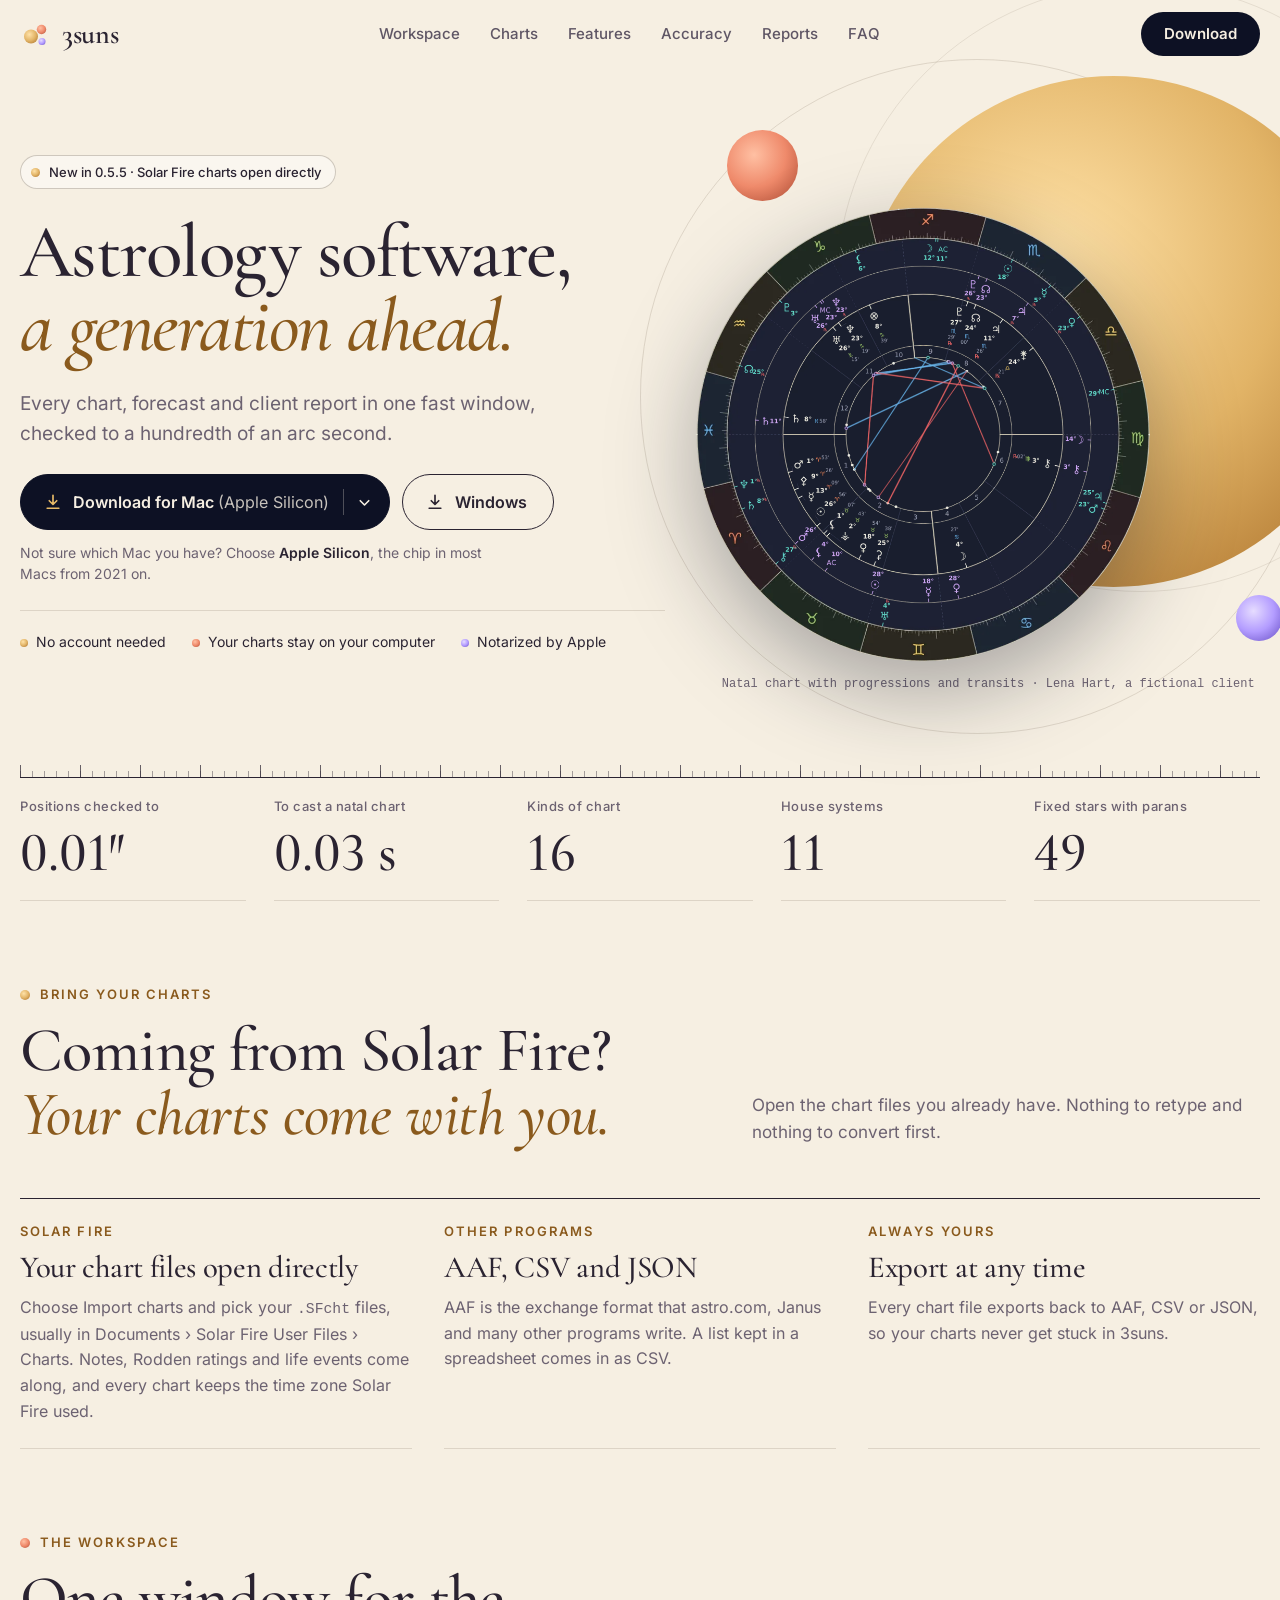
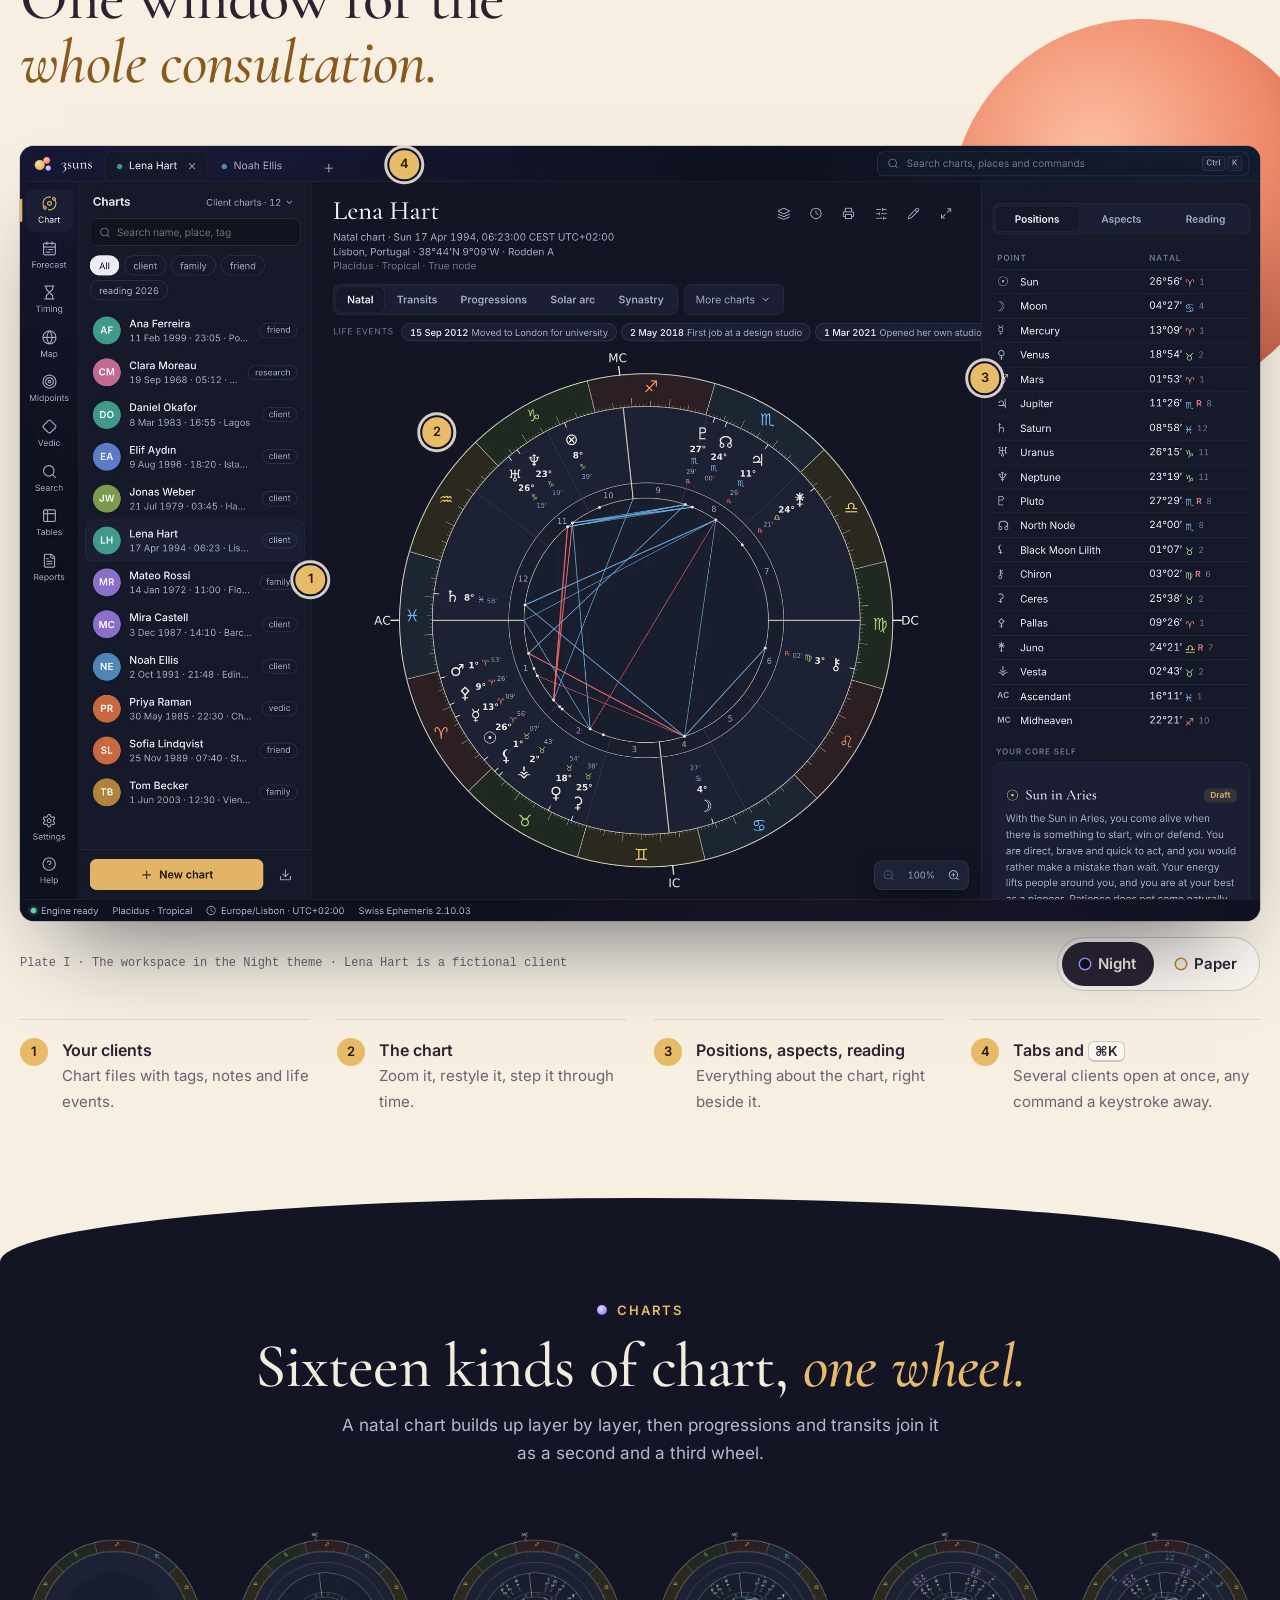
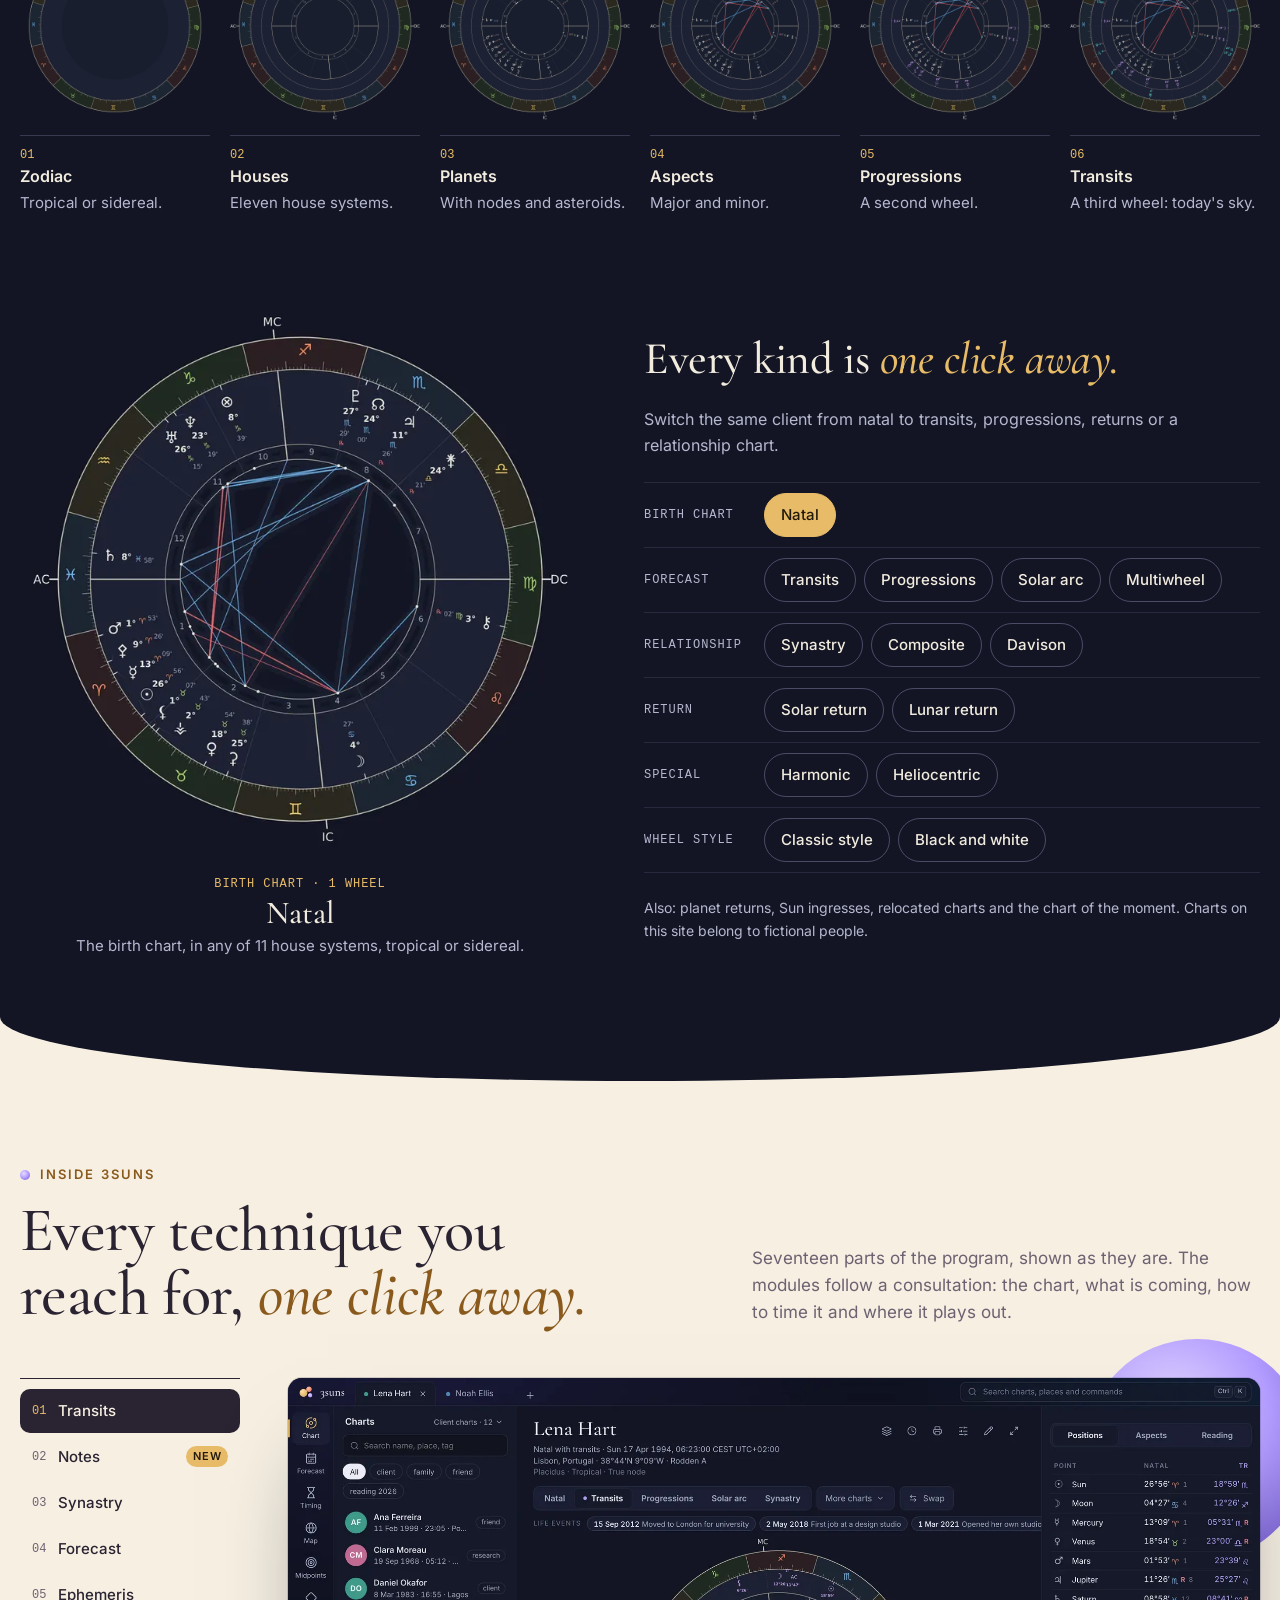
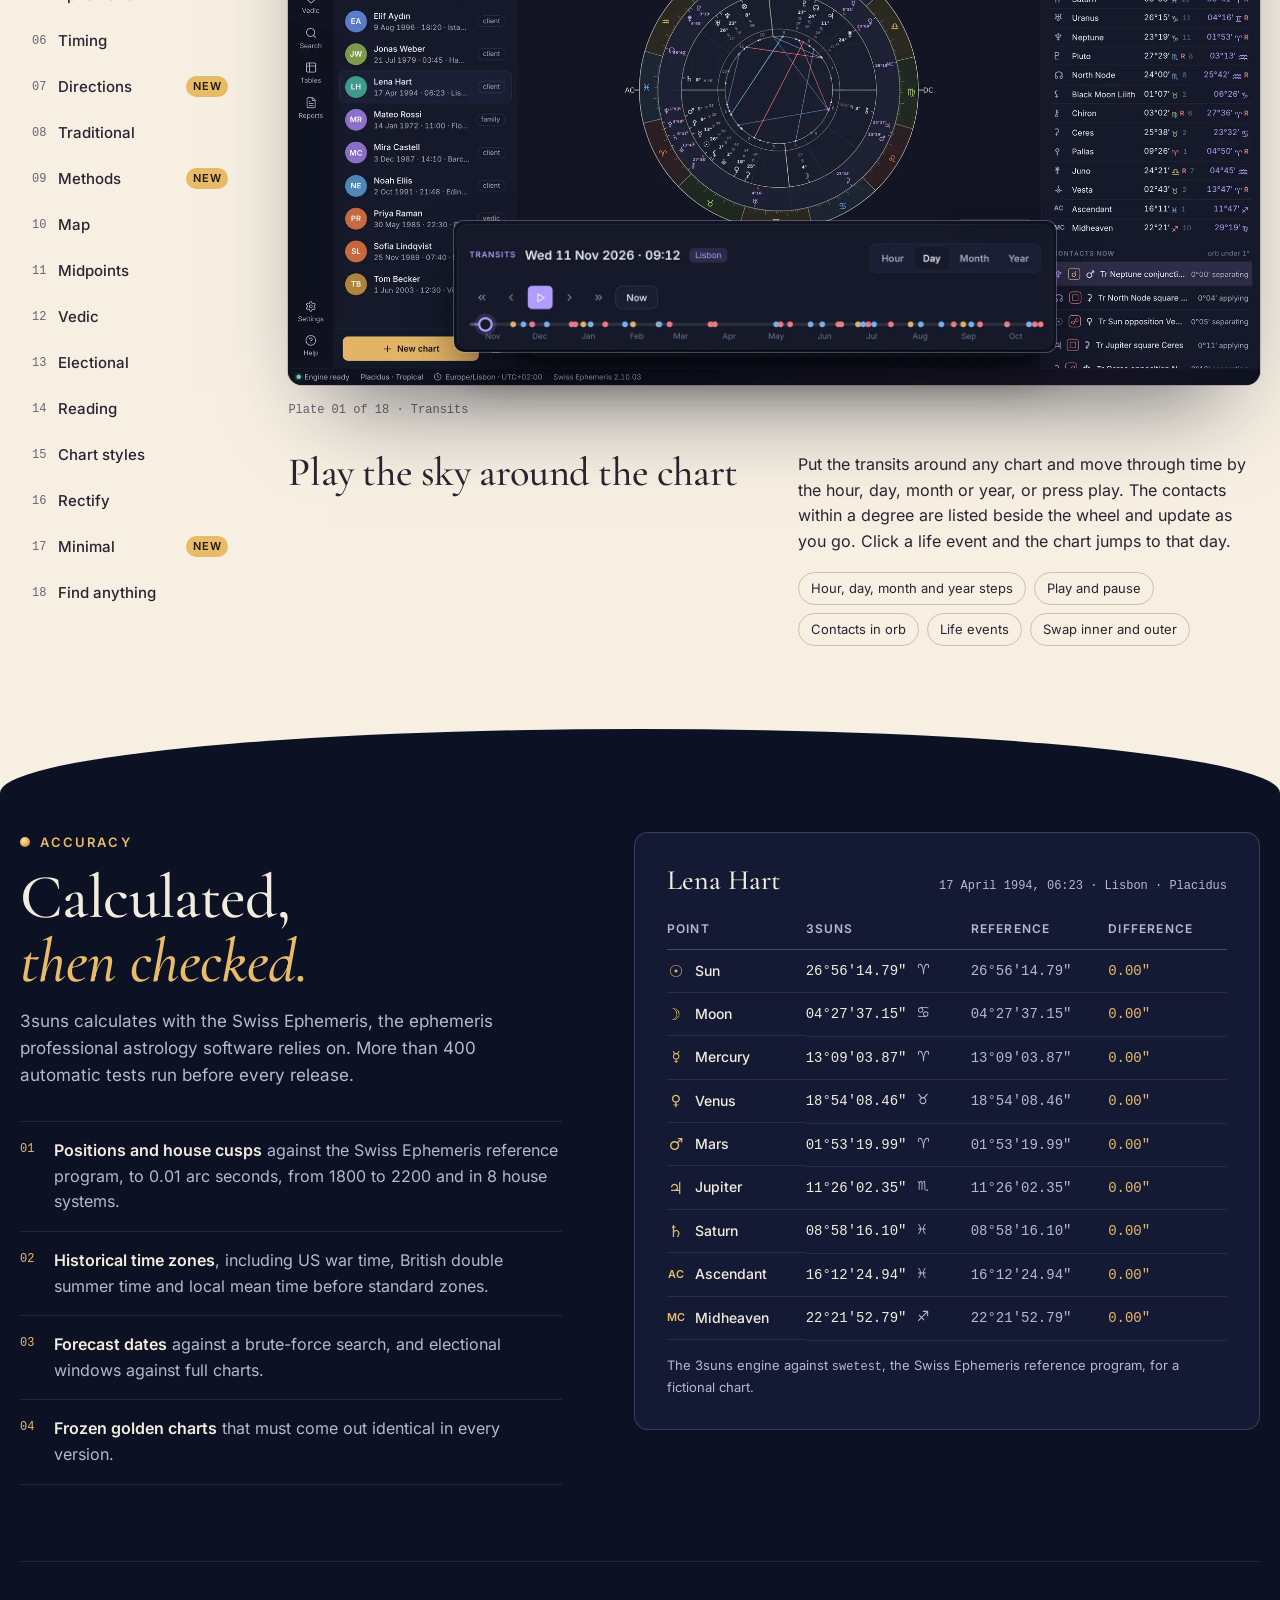
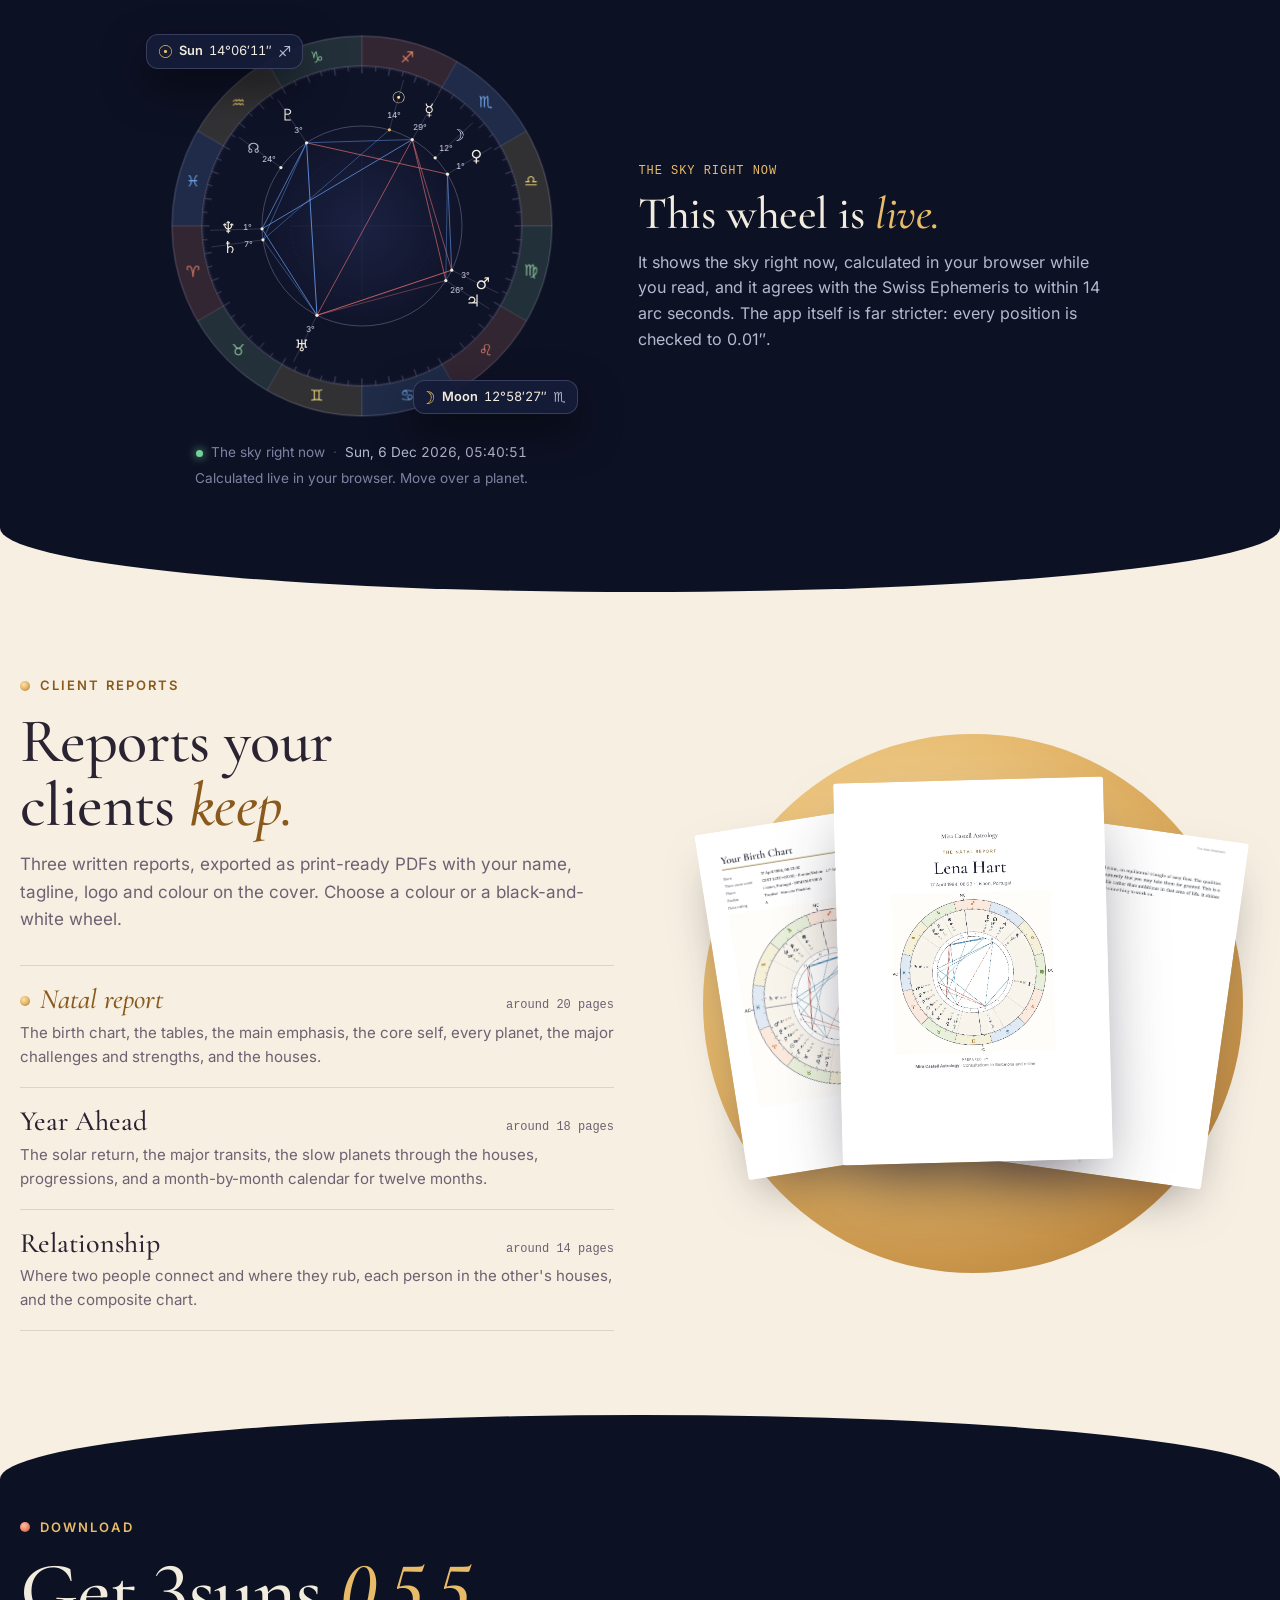
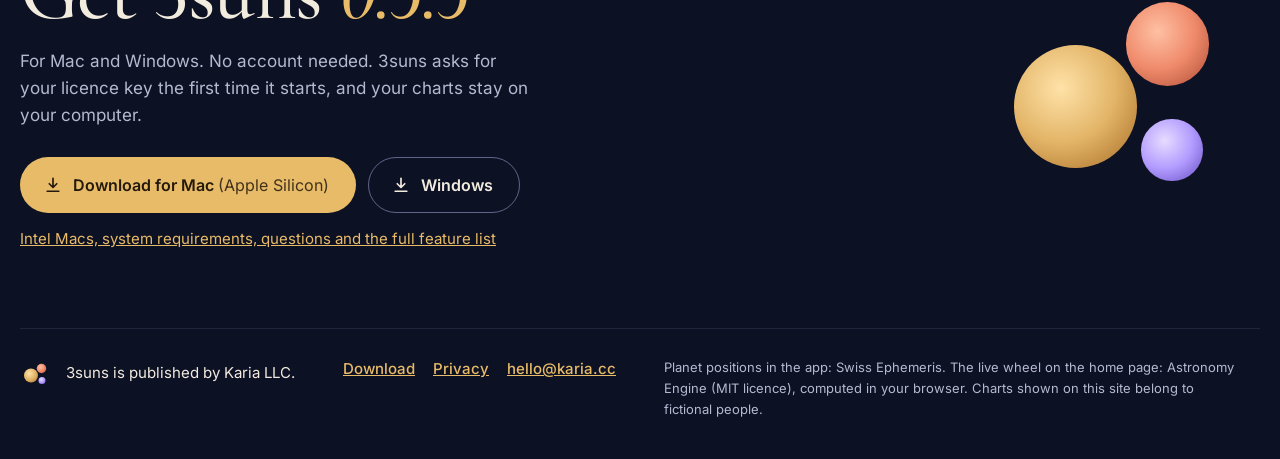
==== index.html @ 312da7a7 "Main page: say clearly that Solar Fire charts open in 3suns Emre asked for the main page to make the" ====
<!doctype html>
<html lang="en">
<head>
<meta charset="utf-8">
<meta name="viewport" content="width=device-width, initial-scale=1, viewport-fit=cover">
<title>3suns · Professional astrology software for Mac and Windows</title>
<meta name="description" content="Astrology software for Mac and Windows: natal charts, transits, synastry, traditional timing, astrocartography, Vedic charts and client reports.">
<meta name="robots" content="index, follow, max-image-preview:large">
<meta name="theme-color" content="#f6efe2">
<meta property="og:type" content="website">
<meta property="og:title" content="3suns · Astrology software, a generation ahead">
<meta property="og:description" content="Charts, forecasts, traditional timing, astrocartography, Vedic charts and client reports in one fast window, for Mac and Windows.">
<meta property="og:locale" content="en_US">
<meta property="og:url" content="https://3suns.app/">
<meta property="og:site_name" content="3suns">
<meta property="og:image" content="https://3suns.app/img/og-daylight.jpg">
<meta property="og:image:width" content="1200">
<meta property="og:image:height" content="630">
<meta property="og:image:alt" content="3suns, astrology software for Mac and Windows, with a natal chart wheel">
<meta name="twitter:card" content="summary_large_image">
<meta name="twitter:image" content="https://3suns.app/img/og-daylight.jpg">
<link rel="canonical" href="https://3suns.app/">
<link rel="icon" href="favicon.svg" type="image/svg+xml">
<link rel="icon" href="favicon-32.png" sizes="32x32" type="image/png">
<link rel="apple-touch-icon" href="apple-touch-icon.png">
<link rel="preload" href="fonts/cormorant-garamond-500-normal.woff2" as="font" type="font/woff2" crossorigin>
<link rel="preload" href="fonts/inter-400-normal.woff2" as="font" type="font/woff2" crossorigin>
<link rel="preload" href="img/l-zodiac.webp" as="image" fetchpriority="high">
<link rel="stylesheet" href="css/site.css">
<script type="application/ld+json">{"@context":"https://schema.org","@graph":[{"@type":"Organization","@id":"https://3suns.app/#publisher","name":"Karia LLC","url":"https://karia.cc"},{"@type":"WebSite","@id":"https://3suns.app/#website","name":"3suns","url":"https://3suns.app/","inLanguage":"en","publisher":{"@id":"https://3suns.app/#publisher"}},{"@type":"SoftwareApplication","@id":"https://3suns.app/#app","name":"3suns","url":"https://3suns.app/","description":"3suns is professional astrology software for Mac and Windows. Charts, forecasts, traditional timing, astrocartography, Vedic charts and client reports in one window, with positions checked to 0.01 arc seconds against the Swiss Ephemeris.","applicationCategory":"LifestyleApplication","applicationSubCategory":"Astrology software","operatingSystem":"macOS 11 or later, Windows 10, Windows 11","downloadUrl":"https://3suns.app/download","image":"https://3suns.app/img/og-daylight.jpg","screenshot":"https://3suns.app/img/app-paper.webp","featureList":["Natal, event and moment charts in 11 house systems, tropical or sidereal","Transits, secondary progressions and solar arc directions","Solar, lunar and planet returns","Synastry, composite, Davison and harmonic charts","Year forecast timeline with exact dates, stations, ingresses, lunations and eclipses","Graphic ephemeris and electional search","Profections, firdaria and zodiacal releasing","Primary directions in zodiaco and in mundo: Placidus, Regiomontanus and Campanus, with a speculum","Almutens, essential dignities, Arabic parts and your own traditional methods","Astrocartography with parans and local space","Midpoint trees and 90 degree dials","Vedic charts: divisional charts, nakshatras and Vimshottari dashas","Chart notes and predictions linked to the wheel","Natal, Year Ahead and Relationship PDF reports with your own branding","Solar Fire chart file (.SFcht) import","AAF, CSV and JSON chart import and export"],"inLanguage":"en","publisher":{"@id":"https://3suns.app/#publisher"}}]}</script>
</head>
<body>
<a class="skip" href="#main">Skip to content</a>

<header class="nav" id="nav">
  <div class="wrap nav-row">
    <a class="brand" href="#top" aria-label="3suns home">
      <svg class="brand-mark" viewBox="0 0 64 64" aria-hidden="true"><defs><radialGradient id="bm1" cx=".38" cy=".35" r=".75"><stop offset="0" stop-color="#ffe2a8"/><stop offset=".6" stop-color="#e2b467"/><stop offset="1" stop-color="#b9823a"/></radialGradient><radialGradient id="bm2" cx=".38" cy=".35" r=".75"><stop offset="0" stop-color="#ffc0a3"/><stop offset=".6" stop-color="#ef8a6b"/><stop offset="1" stop-color="#c25f45"/></radialGradient><radialGradient id="bm3" cx=".38" cy=".35" r=".75"><stop offset="0" stop-color="#e6dcff"/><stop offset=".6" stop-color="#b39cff"/><stop offset="1" stop-color="#7e66d6"/></radialGradient></defs><circle cx="22" cy="37" r="14" fill="url(#bm1)"/><circle cx="43" cy="23" r="9.5" fill="url(#bm2)"/><circle cx="44" cy="47" r="7" fill="url(#bm3)"/></svg>
      <span class="brand-name">3suns</span>
    </a>
    <nav class="nav-links" aria-label="Sections">
      <a href="#workspace">Workspace</a>
      <a href="#charts">Charts</a>
      <a href="#features">Features</a>
      <a href="#accuracy">Accuracy</a>
      <a href="#reports">Reports</a>
      <a href="/download#faq">FAQ</a>
    </nav>
    <a class="btn btn-night" href="/download">Download</a>
  </div>
</header>

<main id="main">

<!-- HERO: the copy on the left; on the right the chart wheel in front of the gold sun -->
<section class="hero" id="top">
  <div class="wrap hero-in">
    <div class="hero-copy">
      <a class="pill" href="#import"><span class="dot sun-gold" aria-hidden="true"></span><span>New in <span data-version>0.5.5</span> · Solar Fire charts open directly</span></a>
      <h1>Astrology software, <em>a generation ahead.</em></h1>
      <p class="lede">Every chart, forecast and client report in one fast window, checked to a hundredth of an arc second.</p>
      <div class="get">
        <div class="install" id="install">
          <div class="inst-split is-you" id="inst-mac">
          <a class="inst-main" data-dl="macArm" href="/download"><svg class="inst-dl" viewBox="0 0 24 24" aria-hidden="true"><path d="M12 4v11m0 0l-4.5-4.5M12 15l4.5-4.5M5 19.5h14"/></svg><span><span class="lbl-pre">Download for </span>Mac <small>(Apple Silicon)</small></span></a>
          <button type="button" class="inst-more" id="inst-more" aria-haspopup="menu" aria-expanded="false" aria-controls="inst-menu" aria-label="Choose the version for your Mac"><svg viewBox="0 0 24 24" aria-hidden="true"><path d="M6 9.5l6 6 6-6"/></svg></button>
          <div class="inst-menu" id="inst-menu" role="menu" aria-label="Mac downloads" hidden>
          <a role="menuitem" data-dl="macArm" href="/download"><b>Apple Silicon (M1 and later)</b><span>Most Macs from 2021 on · <span data-size="macArm">93 MB</span></span><svg class="inst-dl" viewBox="0 0 24 24" aria-hidden="true"><path d="M12 4v11m0 0l-4.5-4.5M12 15l4.5-4.5M5 19.5h14"/></svg></a>
          <a role="menuitem" data-dl="macIntel" href="/download"><b>Intel Processor</b><span>Older Macs · <span data-size="macIntel">96 MB</span></span><svg class="inst-dl" viewBox="0 0 24 24" aria-hidden="true"><path d="M12 4v11m0 0l-4.5-4.5M12 15l4.5-4.5M5 19.5h14"/></svg></a>
          <p class="inst-menu-tip">To check, open the Apple menu and choose About This Mac.</p>
          </div>
          </div>
          <a class="inst" data-dl="windows" href="/download"><svg class="inst-dl" viewBox="0 0 24 24" aria-hidden="true"><path d="M12 4v11m0 0l-4.5-4.5M12 15l4.5-4.5M5 19.5h14"/></svg><span><span class="lbl-pre">Download for </span>Windows</span></a>
          </div>
        <p class="inst-note">Not sure which Mac you have? Choose <b>Apple Silicon</b>, the chip in most Macs from 2021 on.</p>
      </div>
      <ul class="trust">
        <li><span class="dot sun-gold" aria-hidden="true"></span>No account needed</li>
        <li><span class="dot sun-coral" aria-hidden="true"></span>Your charts stay on your computer</li>
        <li><span class="dot sun-lilac" aria-hidden="true"></span>Notarized by Apple</li>
      </ul>
    </div>
    <div class="hero-art">
      <div class="eclipse">
        <span class="orbit o1" aria-hidden="true"></span>
        <span class="orbit o2" aria-hidden="true"></span>
        <span class="sun sun-gold" aria-hidden="true"></span>
        <span class="sun sun-coral drift" aria-hidden="true"></span>
        <span class="sun sun-lilac drift slow" aria-hidden="true"></span>
        <div class="wheel-stack">
          <div class="layers">
            <img src="img/l-zodiac.webp" width="960" height="960" fetchpriority="high" alt="The natal chart of a fictional client, with a ring of progressions and a ring of transits around it">
            <img src="img/l-houses.webp" width="960" height="960" alt="">
            <img src="img/l-natal.webp" width="960" height="960" alt="">
            <img src="img/l-aspects.webp" width="960" height="960" alt="">
            <img class="ring-in" src="img/l-ring2.webp" width="960" height="960" alt="">
            <img class="ring-in late" src="img/l-ring3.webp" width="960" height="960" alt="">
          </div>
        </div>
      </div>
      <p class="cap">Natal chart with progressions and transits · Lena Hart, a fictional client</p>
    </div>
  </div>
</section>

<!-- 3suns in numbers -->
<section class="numbers" aria-label="3suns in numbers">
  <div class="wrap">
    <div class="ruler" aria-hidden="true"></div>
    <dl class="specs">
      <div class="spec"><dt>Positions checked to</dt><dd>0.01″</dd></div>
      <div class="spec"><dt>To cast a natal chart</dt><dd>0.03 s</dd></div>
      <div class="spec"><dt>Kinds of chart</dt><dd>16</dd></div>
      <div class="spec"><dt>House systems</dt><dd>11</dd></div>
      <div class="spec"><dt>Fixed stars with parans</dt><dd>49</dd></div>
    </dl>
  </div>
</section>

<!-- BRING YOUR CHARTS: Solar Fire files open directly; other programs via AAF, CSV, JSON -->
<section class="sec bring" id="import">
  <div class="wrap">
    <header class="sec-head">
      <div>
        <p class="eyebrow"><span class="dot sun-gold" aria-hidden="true"></span>Bring your charts</p>
        <h2>Coming from Solar Fire? <em>Your charts come with you.</em></h2>
      </div>
      <p>Open the chart files you already have. Nothing to retype and nothing to convert first.</p>
    </header>
    <div class="sec-body bring-grid">
      <div class="bring-item bring-main">
        <p class="bring-k">Solar Fire</p>
        <h3>Your chart files open directly</h3>
        <p>Choose Import charts and pick your <code>.SFcht</code> files, usually in Documents › Solar Fire User Files › Charts. Notes, Rodden ratings and life events come along, and every chart keeps the time zone Solar Fire used.</p>
      </div>
      <div class="bring-item">
        <p class="bring-k">Other programs</p>
        <h3>AAF, CSV and JSON</h3>
        <p>AAF is the exchange format that astro.com, Janus and many other programs write. A list kept in a spreadsheet comes in as CSV.</p>
      </div>
      <div class="bring-item">
        <p class="bring-k">Always yours</p>
        <h3>Export at any time</h3>
        <p>Every chart file exports back to AAF, CSV or JSON, so your charts never get stuck in 3suns.</p>
      </div>
    </div>
  </div>
</section>

<!-- WORKSPACE: one capture of the app with four numbered points -->
<section class="sec workspace" id="workspace">
  <div class="wrap">
    <header class="sec-head">
      <div>
        <p class="eyebrow"><span class="dot sun-coral" aria-hidden="true"></span>The workspace</p>
        <h2>One window for the <em>whole consultation.</em></h2>
      </div>
    </header>
    <figure class="plate">
      <span class="sun sun-coral" aria-hidden="true"></span>
      <div class="win">
        <img id="shot" data-shot="night" src="img/app-natal.webp" width="2400" height="1500" alt="The 3suns workspace: a client list on the left, the natal chart of a fictional client in the middle, and her positions and reading on the right">
        <span class="pin" style="left:23.4%;top:56%" aria-hidden="true">1</span>
        <span class="pin" style="left:33.6%;top:37%" aria-hidden="true">2</span>
        <span class="pin" style="left:77.8%;top:30%" aria-hidden="true">3</span>
        <span class="pin" style="left:31%;top:2.5%" aria-hidden="true">4</span>
      </div>
      <figcaption class="plate-cap">
        <span class="cap">Plate I · The workspace in the <span id="shot-theme">Night</span> theme · Lena Hart is a fictional client</span>
        <div class="theme-switch" role="group" aria-label="App theme">
          <button type="button" class="ts-btn is-on" data-theme-shot="night" aria-pressed="true"><span class="ts-dot night" aria-hidden="true"></span>Night</button>
          <button type="button" class="ts-btn" data-theme-shot="paper" aria-pressed="false"><span class="ts-dot paper" aria-hidden="true"></span>Paper</button>
        </div>
      </figcaption>
    </figure>
    <ol class="legend">
      <li><span class="n" aria-hidden="true">1</span><div><b>Your clients</b><span>Chart files with tags, notes and life events.</span></div></li>
      <li><span class="n" aria-hidden="true">2</span><div><b>The chart</b><span>Zoom it, restyle it, step it through time.</span></div></li>
      <li><span class="n" aria-hidden="true">3</span><div><b>Positions, aspects, reading</b><span>Everything about the chart, right beside it.</span></div></li>
      <li><span class="n" aria-hidden="true">4</span><div><b>Tabs and <kbd>⌘K</kbd></b><span>Several clients open at once, any command a keystroke away.</span></div></li>
    </ol>
  </div>
</section>

<!-- CHARTS: the wheel in six layers, then one wheel that switches between the kinds of chart -->
<section class="band band--app" id="charts">
  <div class="wrap">
    <header class="sec-head center">
      <div>
        <p class="eyebrow"><span class="dot sun-lilac" aria-hidden="true"></span>Charts</p>
        <h2>Sixteen kinds of chart, <em>one wheel.</em></h2>
      </div>
      <p>A natal chart builds up layer by layer, then progressions and transits join it as a second and a third wheel.</p>
    </header>
    <ol class="strip reveal">
        <li><div class="layers" aria-hidden="true"><img src="img/l-zodiac.webp" width="960" height="960" alt="" loading="lazy"></div><div class="step"><i>01</i><b>Zodiac</b><span>Tropical or sidereal.</span></div></li>
        <li><div class="layers" aria-hidden="true"><img src="img/l-zodiac.webp" width="960" height="960" alt="" loading="lazy"><img src="img/l-houses.webp" width="960" height="960" alt="" loading="lazy"></div><div class="step"><i>02</i><b>Houses</b><span>Eleven house systems.</span></div></li>
        <li><div class="layers" aria-hidden="true"><img src="img/l-zodiac.webp" width="960" height="960" alt="" loading="lazy"><img src="img/l-houses.webp" width="960" height="960" alt="" loading="lazy"><img src="img/l-natal.webp" width="960" height="960" alt="" loading="lazy"></div><div class="step"><i>03</i><b>Planets</b><span>With nodes and asteroids.</span></div></li>
        <li><div class="layers" aria-hidden="true"><img src="img/l-zodiac.webp" width="960" height="960" alt="" loading="lazy"><img src="img/l-houses.webp" width="960" height="960" alt="" loading="lazy"><img src="img/l-natal.webp" width="960" height="960" alt="" loading="lazy"><img src="img/l-aspects.webp" width="960" height="960" alt="" loading="lazy"></div><div class="step"><i>04</i><b>Aspects</b><span>Major and minor.</span></div></li>
        <li><div class="layers" aria-hidden="true"><img src="img/l-zodiac.webp" width="960" height="960" alt="" loading="lazy"><img src="img/l-houses.webp" width="960" height="960" alt="" loading="lazy"><img src="img/l-natal.webp" width="960" height="960" alt="" loading="lazy"><img src="img/l-aspects.webp" width="960" height="960" alt="" loading="lazy"><img src="img/l-ring2.webp" width="960" height="960" alt="" loading="lazy"></div><div class="step"><i>05</i><b>Progressions</b><span>A second wheel.</span></div></li>
        <li><div class="layers" aria-hidden="true"><img src="img/l-zodiac.webp" width="960" height="960" alt="" loading="lazy"><img src="img/l-houses.webp" width="960" height="960" alt="" loading="lazy"><img src="img/l-natal.webp" width="960" height="960" alt="" loading="lazy"><img src="img/l-aspects.webp" width="960" height="960" alt="" loading="lazy"><img src="img/l-ring2.webp" width="960" height="960" alt="" loading="lazy"><img src="img/l-ring3.webp" width="960" height="960" alt="" loading="lazy"></div><div class="step"><i>06</i><b>Transits</b><span>A third wheel: today's sky.</span></div></li>
    </ol>
    <div class="kinds reveal">
      <figure class="kind-fig" id="kind-fig">
        <img src="img/w-natal.webp" width="720" height="720" alt="Natal chart wheel" loading="lazy">
        <figcaption aria-live="polite">
          <span class="kind-tag">Birth chart · 1 wheel</span>
          <span class="kind-name">Natal</span>
          <span class="kind-desc">The birth chart, in any of 11 house systems, tropical or sidereal.</span>
        </figcaption>
      </figure>
      <div class="kind-pick">
        <h3>Every kind is <em>one click away.</em></h3>
        <p>Switch the same client from natal to transits, progressions, returns or a relationship chart.</p>
        <div class="kind-rows" role="group" aria-label="Kinds of chart">
          <div class="kind-row"><span>Birth chart</span><button type="button" class="kind-btn" aria-pressed="true" data-img="w-natal" data-tag="Birth chart · 1 wheel" data-desc="The birth chart, in any of 11 house systems, tropical or sidereal." data-alt="Natal chart wheel">Natal</button></div>
          <div class="kind-row"><span>Forecast</span><button type="button" class="kind-btn" aria-pressed="false" data-img="w-transits" data-tag="Forecast · 2 wheels" data-desc="Today&#x27;s sky around the natal chart. Step or play it through time." data-alt="Natal chart with a ring of transits">Transits</button><button type="button" class="kind-btn" aria-pressed="false" data-img="w-progressed" data-tag="Forecast · 2 wheels" data-desc="Secondary, tertiary, minor or your own rate, around the natal chart." data-alt="Natal chart with a ring of secondary progressions">Progressions</button><button type="button" class="kind-btn" aria-pressed="false" data-img="w-solar-arc" data-tag="Forecast · 2 wheels" data-desc="Solar arc, Naibod, one-degree, Ascendant and Vertex arc directions, with converse." data-alt="Natal chart with a ring of solar arc directions">Solar arc</button><button type="button" class="kind-btn" aria-pressed="false" data-img="w-multiwheel" data-tag="Forecast · 3 wheels" data-desc="Natal, progressed and transiting planets together, each ring in its own colour." data-alt="A three-ring multiwheel">Multiwheel</button></div>
          <div class="kind-row"><span>Relationship</span><button type="button" class="kind-btn" aria-pressed="false" data-img="w-synastry" data-tag="Relationship · 2 wheels" data-desc="Two people on one wheel, with every cross-aspect drawn and listed." data-alt="Synastry biwheel of two fictional people">Synastry</button><button type="button" class="kind-btn" aria-pressed="false" data-img="w-composite" data-tag="Relationship · 1 wheel" data-desc="The midpoint chart of a relationship." data-alt="Composite chart wheel">Composite</button><button type="button" class="kind-btn" aria-pressed="false" data-img="w-davison" data-tag="Relationship · 1 wheel" data-desc="The relationship chart for the midpoint in time and place." data-alt="Davison chart wheel">Davison</button></div>
          <div class="kind-row"><span>Return</span><button type="button" class="kind-btn" aria-pressed="false" data-img="w-solar-return" data-tag="Return · 1 wheel" data-desc="The chart of the Sun&#x27;s return, for any year and any place." data-alt="Solar return chart wheel">Solar return</button><button type="button" class="kind-btn" aria-pressed="false" data-img="w-lunar-return" data-tag="Return · 1 wheel" data-desc="The Moon&#x27;s return, month by month. Planet returns work the same way." data-alt="Lunar return chart wheel">Lunar return</button></div>
          <div class="kind-row"><span>Special</span><button type="button" class="kind-btn" aria-pressed="false" data-img="w-harmonic" data-tag="Special · 1 wheel" data-desc="Any harmonic of the chart. This is the fifth." data-alt="Fifth harmonic chart wheel">Harmonic</button><button type="button" class="kind-btn" aria-pressed="false" data-img="w-heliocentric" data-tag="Special · 1 wheel" data-desc="The same moment as seen from the Sun." data-alt="Heliocentric chart wheel">Heliocentric</button></div>
          <div class="kind-row"><span>Wheel style</span><button type="button" class="kind-btn" aria-pressed="false" data-img="w-classic" data-tag="Wheel style · 1 wheel" data-desc="A rainbow zodiac, a colour for each planet and aspect glyphs on the lines. One of eight built-in styles." data-alt="Natal chart in the Classic style with a rainbow zodiac">Classic style</button><button type="button" class="kind-btn" aria-pressed="false" data-img="w-mono" data-tag="Wheel style · 1 wheel" data-desc="A clean mono wheel that prints well on any printer." data-alt="Natal chart in black and white for print">Black and white</button></div>
        </div>
        <p class="also">Also: planet returns, Sun ingresses, relocated charts and the chart of the moment. Charts on this site belong to fictional people.</p>
      </div>
    </div>
  </div>
</section>

<!-- FEATURES: seventeen parts of the program, one window each -->
<section class="sec" id="features">
  <div class="wrap">
    <header class="sec-head">
      <div>
        <p class="eyebrow"><span class="dot sun-lilac" aria-hidden="true"></span>Inside 3suns</p>
        <h2>Every technique you reach for, <em>one click away.</em></h2>
      </div>
      <p>Seventeen parts of the program, shown as they are. The modules follow a consultation: the chart, what is coming, how to time it and where it plays out.</p>
    </header>
    <div class="tour">
      <div class="tour-rail" role="tablist" aria-label="Modules" aria-orientation="vertical" id="tour-rail">
        <button type="button" role="tab" id="tab-transits" aria-controls="panel-transits" aria-selected="true" class="is-on"><i aria-hidden="true">01</i><span>Transits</span></button>
        <button type="button" role="tab" id="tab-notes" aria-controls="panel-notes" aria-selected="false" tabindex="-1"><i aria-hidden="true">02</i><span>Notes</span><em class="new">New</em></button>
        <button type="button" role="tab" id="tab-synastry" aria-controls="panel-synastry" aria-selected="false" tabindex="-1"><i aria-hidden="true">03</i><span>Synastry</span></button>
        <button type="button" role="tab" id="tab-forecast" aria-controls="panel-forecast" aria-selected="false" tabindex="-1"><i aria-hidden="true">04</i><span>Forecast</span></button>
        <button type="button" role="tab" id="tab-ephemeris" aria-controls="panel-ephemeris" aria-selected="false" tabindex="-1"><i aria-hidden="true">05</i><span>Ephemeris</span></button>
        <button type="button" role="tab" id="tab-timing" aria-controls="panel-timing" aria-selected="false" tabindex="-1"><i aria-hidden="true">06</i><span>Timing</span></button>
        <button type="button" role="tab" id="tab-directions" aria-controls="panel-directions" aria-selected="false" tabindex="-1"><i aria-hidden="true">07</i><span>Directions</span><em class="new">New</em></button>
        <button type="button" role="tab" id="tab-traditional" aria-controls="panel-traditional" aria-selected="false" tabindex="-1"><i aria-hidden="true">08</i><span>Traditional</span></button>
        <button type="button" role="tab" id="tab-methods" aria-controls="panel-methods" aria-selected="false" tabindex="-1"><i aria-hidden="true">09</i><span>Methods</span><em class="new">New</em></button>
        <button type="button" role="tab" id="tab-map" aria-controls="panel-map" aria-selected="false" tabindex="-1"><i aria-hidden="true">10</i><span>Map</span></button>
        <button type="button" role="tab" id="tab-midpoints" aria-controls="panel-midpoints" aria-selected="false" tabindex="-1"><i aria-hidden="true">11</i><span>Midpoints</span></button>
        <button type="button" role="tab" id="tab-vedic" aria-controls="panel-vedic" aria-selected="false" tabindex="-1"><i aria-hidden="true">12</i><span>Vedic</span></button>
        <button type="button" role="tab" id="tab-search" aria-controls="panel-search" aria-selected="false" tabindex="-1"><i aria-hidden="true">13</i><span>Electional</span></button>
        <button type="button" role="tab" id="tab-reading" aria-controls="panel-reading" aria-selected="false" tabindex="-1"><i aria-hidden="true">14</i><span>Reading</span></button>
        <button type="button" role="tab" id="tab-styles" aria-controls="panel-styles" aria-selected="false" tabindex="-1"><i aria-hidden="true">15</i><span>Chart styles</span></button>
        <button type="button" role="tab" id="tab-rectify" aria-controls="panel-rectify" aria-selected="false" tabindex="-1"><i aria-hidden="true">16</i><span>Rectify</span></button>
        <button type="button" role="tab" id="tab-minimal" aria-controls="panel-minimal" aria-selected="false" tabindex="-1"><i aria-hidden="true">17</i><span>Minimal</span><em class="new">New</em></button>
        <button type="button" role="tab" id="tab-palette" aria-controls="panel-palette" aria-selected="false" tabindex="-1"><i aria-hidden="true">18</i><span>Find anything</span></button>
      </div>
      <div class="tour-stage">
        <span class="sun sun-lilac" aria-hidden="true"></span>
        <article class="panel is-on" role="tabpanel" id="panel-transits" aria-labelledby="tab-transits">
          <figure>
            <div class="win"><img src="img/t-transits.webp" width="1920" height="1200" alt="The natal chart of a fictional client with today's transits around it, the contacts in orb listed on the right and the time slider below" loading="lazy"><img class="float" style="--l:17%;--t:73%;--w:62%" src="img/d-transits.webp" width="1300" height="284" alt="" loading="lazy"></div>
            <figcaption class="cap">Plate 01 of 18 · Transits</figcaption>
          </figure>
          <div class="panel-text">
            <h3>Play the sky around the chart</h3>
            <div>
              <p>Put the transits around any chart and move through time by the hour, day, month or year, or press play. The contacts within a degree are listed beside the wheel and update as you go. Click a life event and the chart jumps to that day.</p>
              <ul class="chips"><li>Hour, day, month and year steps</li><li>Play and pause</li><li>Contacts in orb</li><li>Life events</li><li>Swap inner and outer</li></ul>
            </div>
          </div>
        </article>
        <article class="panel" role="tabpanel" id="panel-notes" aria-labelledby="tab-notes" hidden>
          <figure>
            <div class="win"><img src="img/t-notes.webp" width="1920" height="1200" alt="A natal chart with the Notes tab open beside it: a prediction, a session note and a research note, each with linked planets" loading="lazy"><img class="float" style="--l:2%;--t:9%;--w:22%" src="img/d-notes.webp" width="708" height="1096" alt="A prediction note with its due date, its outcome buttons, the linked chart and the count of predictions that came true" loading="lazy"></div>
            <figcaption class="cap">Plate 02 of 18 · Notes</figcaption>
          </figure>
          <div class="panel-text">
            <h3>Notes that know the chart</h3>
            <div>
              <p>Write session notes, research and predictions beside the wheel. Type @ to link a planet or point and [[ to link another note; linked points are marked on the wheel. A prediction gets a due date and, later, an outcome, so you can see how many came true. Every note is a plain Markdown file that opens in any editor.</p>
              <ul class="chips"><li>Sessions, research, predictions</li><li>@ points and [[links]]</li><li>Marks on the wheel</li><li>Outcomes</li><li>Markdown files</li></ul>
            </div>
          </div>
        </article>
        <article class="panel" role="tabpanel" id="panel-synastry" aria-labelledby="tab-synastry" hidden>
          <figure>
            <div class="win"><img src="img/t-synastry.webp" width="1920" height="1200" alt="A synastry biwheel of two fictional people with both sets of positions and their contacts on the right" loading="lazy"><img class="float" style="--l:75%;--t:5%;--w:23%" src="img/d-synastry.webp" width="708" height="1160" alt="" loading="lazy"></div>
            <figcaption class="cap">Plate 03 of 18 · Synastry</figcaption>
          </figure>
          <div class="panel-text">
            <h3>Two charts, one wheel</h3>
            <div>
              <p>Synastry biwheels with every cross-aspect drawn and listed, both sets of positions side by side, and composite and Davison charts for the relationship itself. The Relationship report turns it all into text for your client.</p>
              <ul class="chips"><li>Cross-aspects</li><li>Positions side by side</li><li>Composite</li><li>Davison</li><li>Swap the charts</li></ul>
            </div>
          </div>
        </article>
        <article class="panel" role="tabpanel" id="panel-forecast" aria-labelledby="tab-forecast" hidden>
          <figure>
            <div class="win"><img src="img/t-forecast.webp" width="1920" height="1200" alt="The forecast timeline: a year of transits and progressions as bars, with Jupiter square the North Node selected and its three exact passes dated" loading="lazy"><img class="float" style="--l:74%;--t:4%;--w:24%" src="img/d-forecast.webp" width="756" height="1400" alt="" loading="lazy"></div>
            <figcaption class="cap">Plate 04 of 18 · Forecast</figcaption>
          </figure>
          <div class="panel-text">
            <h3>A year of transits on one screen</h3>
            <div>
              <p>Every transit, progression and direction as a bar from entering orb to leaving it, with each exact pass dated to the minute, including the three passes of a retrograde planet. Click an event to see its dates and orb curve, and open the chart for the exact minute.</p>
              <ul class="chips"><li>Stations and ingresses</li><li>Eclipses and lunations</li><li>Void-of-course Moon</li><li>Parallels</li><li>Transits to progressions</li><li>Filters by kind</li></ul>
            </div>
          </div>
        </article>
        <article class="panel" role="tabpanel" id="panel-ephemeris" aria-labelledby="tab-ephemeris" hidden>
          <figure>
            <div class="win"><img src="img/t-ephemeris.webp" width="1920" height="1200" alt="A graphic ephemeris on a 90 degree scale with the paths of the transiting planets crossing the natal points" loading="lazy"><img class="float" style="--l:30%;--t:58%;--w:66%" src="img/d-ephemeris.webp" width="1300" height="419" alt="A month calendar with the glyphs of each day's transits" loading="lazy"></div>
            <figcaption class="cap">Plate 05 of 18 · Ephemeris</figcaption>
          </figure>
          <div class="panel-text">
            <h3>Graphic ephemeris and calendar</h3>
            <div>
              <p>The moving planets against the natal points on a 360°, 90° or 45° scale, for up to ten years at once. Where a line crosses a natal point, there is an aspect. The same events also come as a month calendar and as a dated list.</p>
              <ul class="chips"><li>360°, 90° and 45°</li><li>Up to 10 years</li><li>Pick the planets</li><li>Month calendar</li><li>Event list</li></ul>
            </div>
          </div>
        </article>
        <article class="panel" role="tabpanel" id="panel-timing" aria-labelledby="tab-timing" hidden>
          <figure>
            <div class="win"><img src="img/t-timing.webp" width="1920" height="1200" alt="Annual profections with the lord of the year and the months, next to the firdaria periods with the running period marked" loading="lazy"><img class="float" style="--l:55%;--t:24%;--w:42%" src="img/d-timing.webp" width="1148" height="1080" alt="Zodiacal releasing from the Lot of Spirit with the running periods marked and the peak periods flagged" loading="lazy"></div>
            <figcaption class="cap">Plate 06 of 18 · Timing</figcaption>
          </figure>
          <div class="panel-text">
            <h3>Time lords</h3>
            <div>
              <p>Annual and monthly profections with the lord of the year, firdaria with their sub-periods, and zodiacal releasing from Spirit or Fortune to four levels, with the peaks and the loosing of the bond marked.</p>
              <ul class="chips"><li>Profections</li><li>Firdaria</li><li>Zodiacal releasing</li><li>Peak periods</li></ul>
            </div>
          </div>
        </article>
        <article class="panel" role="tabpanel" id="panel-directions" aria-labelledby="tab-directions" hidden>
          <figure>
            <div class="win"><img src="img/t-directions.webp" width="1920" height="1200" alt="Primary directions of a fictional chart for the next ten years, with a line at today and the method, key, latitude and promissor choices on the right" loading="lazy"><img class="float" style="--l:26%;--t:61%;--w:70%" src="img/d-directions.webp" width="1300" height="522" alt="The speculum the directions are worked from: right ascension, declination, semi-arcs, oblique ascensions, house positions and poles" loading="lazy"></div>
            <figcaption class="cap">Plate 07 of 18 · Directions</figcaption>
          </figure>
          <div class="panel-text">
            <h3>Primary directions, every choice open</h3>
            <div>
              <p>Placidus semi-arc, Placidus under the pole and Regiomontanus in zodiaco; Placidus, Regiomontanus and Campanus in mundo. Naibod, Ptolemy, Cardan, your own rate or the true solar arc, direct and converse. Take the aspects on the ecliptic, with the planet's latitude or by Bianchini's rule, add the Part of Fortune, antiscia and fixed stars, and see the speculum behind every arc.</p>
              <ul class="chips"><li>In zodiaco</li><li>In mundo</li><li>Converse</li><li>Bianchini</li><li>Fixed stars</li><li>Speculum</li><li>CSV export</li></ul>
            </div>
          </div>
        </article>
        <article class="panel" role="tabpanel" id="panel-traditional" aria-labelledby="tab-traditional" hidden>
          <figure>
            <div class="win"><img src="img/t-tables.webp" width="1920" height="1200" alt="The speculum table of a natal chart with longitude, latitude, right ascension, declination, speed, azimuth and altitude for every point" loading="lazy"><img class="float" style="--l:10%;--t:63%;--w:86%" src="img/d-tables.webp" width="1300" height="364" alt="The almuten of the chart with its score table" loading="lazy"></div>
            <figcaption class="cap">Plate 08 of 18 · Traditional</figcaption>
          </figure>
          <div class="panel-text">
            <h3>Speculum, dignities and almutens</h3>
            <div>
              <p>A full speculum with latitude, right ascension, declination, speed, azimuth and altitude. The almuten of every house cusp and main point, and the almuten of the chart after Ibn Ezra, with the prenatal syzygy and the planetary hour. Dispositors, receptions, Lilly's accidental dignities and antiscia sit on the same page.</p>
              <ul class="chips"><li>Egyptian terms</li><li>Dorothean triplicities</li><li>Planetary hours</li><li>Receptions</li><li>Antiscia</li><li>15 Arabic parts</li></ul>
            </div>
          </div>
        </article>
        <article class="panel" role="tabpanel" id="panel-methods" aria-labelledby="tab-methods" hidden>
          <figure>
            <div class="win"><img src="img/t-methods.webp" width="1920" height="1200" alt="The almuten method editor: the places that count, the terms, the triplicity rulers and the points for each dignity, with the score table showing what changes before saving" loading="lazy"><img class="float" style="--l:73%;--t:8%;--w:25%" src="img/d-methods.webp" width="808" height="1200" alt="The lot editor with the formula of the Lot of Courage by day, reversed by night" loading="lazy"></div>
            <figcaption class="cap">Plate 09 of 18 · Methods</figcaption>
          </figure>
          <div class="panel-text">
            <h3>Your method, not a fixed one</h3>
            <div>
              <p>Choose which places count for the almuten, the points for each dignity, Egyptian or Ptolemaic terms and Dorothean or Ptolemaic triplicity rulers, and see the scores change before you save. Edit the formula of any Arabic part or add your own, and edit the term and triplicity tables themselves. Share your lots with a colleague as a file.</p>
              <ul class="chips"><li>Almuten weights</li><li>Terms and triplicities</li><li>Your own lots</li><li>Day and night formulas</li><li>Share as a file</li></ul>
            </div>
          </div>
        </article>
        <article class="panel" role="tabpanel" id="panel-map" aria-labelledby="tab-map" hidden>
          <figure>
            <div class="win"><img src="img/t-map.webp" width="1920" height="1200" alt="A world map with the rising, setting and culminating lines of each planet" loading="lazy"><img class="float" style="--l:50%;--t:50%;--w:47%" src="img/d-map.webp" width="1280" height="670" alt="The lines near a clicked place with their distances, and the parans on that latitude" loading="lazy"></div>
            <figcaption class="cap">Plate 10 of 18 · Map</figcaption>
          </figure>
          <div class="panel-text">
            <h3>Your chart, mapped onto the world</h3>
            <div>
              <p>Rising, setting, culminating and anti-culminating lines for each planet, parans and local space. Click any place to list the lines within 700 km and the parans on that latitude, and open the relocated chart there.</p>
              <ul class="chips"><li>In mundo or zodiacal</li><li>Parans</li><li>Local space</li><li>Regional zoom</li><li>Relocate in one click</li></ul>
            </div>
          </div>
        </article>
        <article class="panel" role="tabpanel" id="panel-midpoints" aria-labelledby="tab-midpoints" hidden>
          <figure>
            <div class="win"><img src="img/t-midpoints.webp" width="1920" height="1200" alt="A 90 degree dial with its pointer and the points of a natal chart" loading="lazy"><img class="float" style="--l:59%;--t:8%;--w:38%" src="img/d-midpoints.webp" width="1168" height="1280" alt="The midpoint sort: every point and midpoint in order around the 90 degree dial" loading="lazy"></div>
            <figcaption class="cap">Plate 11 of 18 · Midpoints</figcaption>
          </figure>
          <div class="panel-text">
            <h3>The 90° dial, built in</h3>
            <div>
              <p>90°, 45° and 360° dials with a pointer you can turn and an outer ring of transits, progressions or solar arc. Midpoint trees for every point, the midpoint sort, and outer-ring contacts to natal midpoints.</p>
              <ul class="chips"><li>Cosmobiology</li><li>Midpoint trees</li><li>Midpoint sort</li><li>Turnable pointer</li></ul>
            </div>
          </div>
        </article>
        <article class="panel" role="tabpanel" id="panel-vedic" aria-labelledby="tab-vedic" hidden>
          <figure>
            <div class="win"><img src="img/t-vedic.webp" width="1920" height="1200" alt="South Indian rasi and navamsa charts with the graha table" loading="lazy"><img class="float" style="--l:50%;--t:42%;--w:47%" src="img/d-vedic.webp" width="1168" height="832" alt="Vimshottari dashas with the running mahadasha, antardasha and pratyantardasha marked" loading="lazy"></div>
            <figcaption class="cap">Plate 12 of 18 · Vedic</figcaption>
          </figure>
          <div class="panel-text">
            <h3>South or North Indian, your choice</h3>
            <div>
              <p>Sidereal charts with Lahiri, Raman, Krishnamurti, Yukteshwar, True Chitrapaksha and other ayanamsas. Whole-sign houses from the lagna, nakshatras and padas, the sixteen Parashari divisional charts and Vimshottari dashas to three levels.</p>
              <ul class="chips"><li>16 vargas</li><li>Nakshatras and padas</li><li>Vimshottari dashas</li><li>Vargottama</li><li>Dignities</li></ul>
            </div>
          </div>
        </article>
        <article class="panel" role="tabpanel" id="panel-search" aria-labelledby="tab-search" hidden>
          <figure>
            <div class="win"><img src="img/t-search.webp" width="1920" height="1200" alt="The electional search with three conditions and the list of windows it found" loading="lazy"><img class="float" style="--l:8%;--t:77%;--w:88%" src="img/d-search.webp" width="1300" height="189" alt="" loading="lazy"></div>
            <figcaption class="cap">Plate 13 of 18 · Electional</figcaption>
          </figure>
          <div class="panel-text">
            <h3>Find the right moment</h3>
            <div>
              <p>Stack conditions such as a Moon that is not void of course, a waxing Moon and Mercury direct, and 3suns lists every window when all of them hold at a place, with its length. Open the chart for any window. The same search runs across your chart files.</p>
              <ul class="chips"><li>Signs and houses</li><li>Aspects</li><li>Retrogrades</li><li>Angles</li><li>Moon phase and void Moon</li><li>Planetary hours</li><li>Dignities</li></ul>
            </div>
          </div>
        </article>
        <article class="panel" role="tabpanel" id="panel-reading" aria-labelledby="tab-reading" hidden>
          <figure>
            <div class="win"><img src="img/t-reading.webp" width="1920" height="1200" alt="A natal chart with the written reading open beside it: Sun in Aries, Moon in Cancer and Pisces rising" loading="lazy"><img class="float" style="--l:1%;--t:12%;--w:23%" src="img/d-reading.webp" width="708" height="1180" alt="The aspect list of the chart with orbs, applying and separating" loading="lazy"></div>
            <figcaption class="cap">Plate 14 of 18 · Reading</figcaption>
          </figure>
          <div class="panel-text">
            <h3>The reading, beside the wheel</h3>
            <div>
              <p>Positions, aspects and the written reading share one panel next to the chart. The reading starts with the core self, then takes each planet by sign and house and each aspect. Passages that an astrologer has not yet reviewed carry a Draft badge, so you always know what you are giving a client.</p>
              <ul class="chips"><li>Sign and house passages</li><li>Aspect passages</li><li>Balance of the chart</li><li>Draft badges</li></ul>
            </div>
          </div>
        </article>
        <article class="panel" role="tabpanel" id="panel-styles" aria-labelledby="tab-styles" hidden>
          <figure>
            <div class="win"><img src="img/t-styles.webp" width="1920" height="1200" alt="The chart style menu open over a natal chart, with the built-in styles and the display options" loading="lazy"><img class="float" style="--l:66%;--t:24%;--w:30%" src="img/w-classic.webp" width="720" height="720" alt="The same chart in the Classic style with a rainbow zodiac" loading="lazy"></div>
            <figcaption class="cap">Plate 15 of 18 · Chart styles</figcaption>
          </figure>
          <div class="panel-text">
            <h3>Make the wheel yours</h3>
            <div>
              <p>Eight built-in chart styles, from the clean 3suns wheel to a classic rainbow zodiac and a black-and-white print wheel. Switch on chart details, aspect glyphs, minor aspects, sign rulers or a table beside the wheel, and save the result as your own style. Print the wheel, copy it into an email, or save it as PNG, SVG or PDF.</p>
              <ul class="chips"><li>8 built-in styles</li><li>Save your own</li><li>Night and Paper themes</li><li>Print and copy</li><li>PNG, SVG and PDF</li></ul>
            </div>
          </div>
        </article>
        <article class="panel" role="tabpanel" id="panel-rectify" aria-labelledby="tab-rectify" hidden>
          <figure>
            <div class="win"><img src="img/t-rectify.webp" width="1920" height="1200" alt="A natal chart with the rectify bar open: the birth time moved one minute from the recorded time" loading="lazy"><img class="float" style="--l:17%;--t:77%;--w:62%" src="img/d-rectify.webp" width="1300" height="218" alt="" loading="lazy"></div>
            <figcaption class="cap">Plate 16 of 18 · Rectify</figcaption>
          </figure>
          <div class="panel-text">
            <h3>Rectify by watching the angles move</h3>
            <div>
              <p>Step the birth time by anything from a second to a day, or let it play, and watch the angles, the houses and the positions move. 3suns shows how far you are from the recorded time, and saves the new time when it fits.</p>
              <ul class="chips"><li>1 second to 1 day steps</li><li>Play and pause</li><li>Back to the recorded time</li><li>Save the new time</li></ul>
            </div>
          </div>
        </article>
        <article class="panel" role="tabpanel" id="panel-minimal" aria-labelledby="tab-minimal" hidden>
          <figure>
            <div class="win"><img src="img/t-minimal.webp" width="1920" height="1200" alt="The Minimal layout: a short side bar, the wheel without aspect lines and the positions beside it" loading="lazy"><img class="float" style="--l:21%;--t:57%;--w:56%" src="img/d-minimal.webp" width="1300" height="621" alt="The workspace settings with the choice between the full toolbox and the Minimal layout, and the sections shown in the side bar" loading="lazy"></div>
            <figcaption class="cap">Plate 17 of 18 · Minimal</figcaption>
          </figure>
          <div class="panel-text">
            <h3>The full toolbox, or a quiet one</h3>
            <div>
              <p>Switch to the Minimal layout and 3suns shows the wheel, the positions and your notes, with only the sections you pick in the side bar. Turn off aspect lines, reading text or asteroids if you don't use them. Nothing is removed: every tool is still one search away, and the full toolbox is one click back.</p>
              <ul class="chips"><li>Full or Minimal</li><li>Pick the side bar</li><li>Aspect lines on or off</li><li>Everything in ⌘K</li></ul>
            </div>
          </div>
        </article>
        <article class="panel" role="tabpanel" id="panel-palette" aria-labelledby="tab-palette" hidden>
          <figure>
            <div class="win"><img src="img/t-palette.webp" width="1920" height="1200" alt="The command palette open over the workspace, listing matching clients and commands" loading="lazy"><img class="float" style="--l:22%;--t:7%;--w:56%" src="img/d-palette.webp" width="1200" height="907" alt="The command palette listing the charts and commands that match what was typed" loading="lazy"></div>
            <figcaption class="cap">Plate 18 of 18 · Find anything</figcaption>
          </figure>
          <div class="panel-text">
            <h3>Every client and command, a keystroke away</h3>
            <div>
              <p>Press <kbd>⌘K</kbd> or <kbd>Ctrl K</kbd> and type a name, a place or a command. Open a client, jump to a module or start a report without leaving the keyboard. Your charts live in chart files with tags, notes and life events, and come in from Solar Fire chart files directly, or from other programs as AAF, CSV or JSON.</p>
              <ul class="chips"><li>Charts, places, commands</li><li>Tags and notes</li><li>Life events</li><li>Solar Fire import</li><li>AAF import and export</li></ul>
            </div>
          </div>
        </article>
      </div>
    </div>
  </div>
</section>

<!-- ACCURACY -->
<section class="band" id="accuracy">
  <div class="wrap">
    <div class="precision-grid">
      <div class="precision-copy">
        <p class="eyebrow"><span class="dot sun-gold" aria-hidden="true"></span>Accuracy</p>
        <h2>Calculated, <em>then checked.</em></h2>
        <p>3suns calculates with the Swiss Ephemeris, the ephemeris professional astrology software relies on. More than 400 automatic tests run before every release.</p>
        <ul class="checks">
        <li><b>Positions and house cusps</b> against the Swiss Ephemeris reference program, to 0.01 arc seconds, from 1800 to 2200 and in 8 house systems.</li>
        <li><b>Historical time zones</b>, including US war time, British double summer time and local mean time before standard zones.</li>
        <li><b>Forecast dates</b> against a brute-force search, and electional windows against full charts.</li>
        <li><b>Frozen golden charts</b> that must come out identical in every version.</li>
      </ul>
      </div>
    <figure class="speculum reveal">
      <figcaption><span class="sp-title">Lena Hart</span><span class="sp-meta">17 April 1994, 06:23 · Lisbon · Placidus</span></figcaption>
      <div class="table-scroll">
        <table>
          <thead><tr><th scope="col">Point</th><th scope="col">3suns</th><th scope="col">Reference</th><th scope="col">Difference</th></tr></thead>
          <tbody>
            <tr><th scope="row"><span class="gl" data-glyph="sun"></span>Sun</th><td>26°56′14.79″ <span class="gl s" data-glyph="aries"></span></td><td>26°56′14.79″</td><td class="d">0.00″</td></tr>
            <tr><th scope="row"><span class="gl" data-glyph="moon"></span>Moon</th><td>04°27′37.15″ <span class="gl s" data-glyph="cancer"></span></td><td>04°27′37.15″</td><td class="d">0.00″</td></tr>
            <tr><th scope="row"><span class="gl" data-glyph="mercury"></span>Mercury</th><td>13°09′03.87″ <span class="gl s" data-glyph="aries"></span></td><td>13°09′03.87″</td><td class="d">0.00″</td></tr>
            <tr><th scope="row"><span class="gl" data-glyph="venus"></span>Venus</th><td>18°54′08.46″ <span class="gl s" data-glyph="taurus"></span></td><td>18°54′08.46″</td><td class="d">0.00″</td></tr>
            <tr><th scope="row"><span class="gl" data-glyph="mars"></span>Mars</th><td>01°53′19.99″ <span class="gl s" data-glyph="aries"></span></td><td>01°53′19.99″</td><td class="d">0.00″</td></tr>
            <tr><th scope="row"><span class="gl" data-glyph="jupiter"></span>Jupiter</th><td>11°26′02.35″ <span class="gl s" data-glyph="scorpio"></span></td><td>11°26′02.35″</td><td class="d">0.00″</td></tr>
            <tr><th scope="row"><span class="gl" data-glyph="saturn"></span>Saturn</th><td>08°58′16.10″ <span class="gl s" data-glyph="pisces"></span></td><td>08°58′16.10″</td><td class="d">0.00″</td></tr>
            <tr><th scope="row"><span class="gl txt">AC</span>Ascendant</th><td>16°12′24.94″ <span class="gl s" data-glyph="pisces"></span></td><td>16°12′24.94″</td><td class="d">0.00″</td></tr>
            <tr><th scope="row"><span class="gl txt">MC</span>Midheaven</th><td>22°21′52.79″ <span class="gl s" data-glyph="sagittarius"></span></td><td>22°21′52.79″</td><td class="d">0.00″</td></tr>
          </tbody>
        </table>
      </div>
      <p class="sp-foot">The 3suns engine against <code>swetest</code>, the Swiss Ephemeris reference program, for a fictional chart.</p>
    </figure>
    </div>
    <div class="live-band reveal" id="live">
  <figure class="sky" id="sky">
      <div class="sky-stage">
        <div class="sky-tilt" id="sky-tilt">
          <svg id="wheel" class="sky-layer sky-base" viewBox="0 0 640 640" role="img" aria-labelledby="sky-cap"></svg>
          <svg id="wheel-asp" class="sky-layer sky-asp" viewBox="0 0 640 640" aria-hidden="true"></svg>
          <svg id="wheel-pl" class="sky-layer sky-pl" viewBox="0 0 640 640"></svg>
          <div class="sky-layer sky-front" aria-hidden="true">
            <span class="chip3d c-sun" id="sun-ticker"></span>
            <span class="chip3d c-moon" id="moon-ticker"></span>
          </div>
        </div>
        <div class="sky-tip" role="status" hidden></div>
      </div>
      <figcaption id="sky-cap">
        <span class="sky-line"><span class="live" aria-hidden="true"></span>The sky right now <span class="sep" aria-hidden="true">·</span> <time id="sky-time"></time></span>
        <span class="sky-line hint-line">Calculated live in your browser. Move over a planet.</span>
      </figcaption>
    </figure>
      <div class="live-text">
        <p class="kind-tag">The sky right now</p>
        <h3>This wheel is <em>live.</em></h3>
        <p>It shows the sky right now, calculated in your browser while you read, and it agrees with the Swiss Ephemeris to within 14 arc seconds. The app itself is far stricter: every position is checked to 0.01″.</p>
      </div>
    </div>
  </div>
</section>

<!-- REPORTS -->
<section class="sec reports" id="reports">
  <div class="wrap reports-grid">
    <div class="reports-copy">
      <p class="eyebrow"><span class="dot sun-gold" aria-hidden="true"></span>Client reports</p>
      <h2>Reports your clients <em>keep.</em></h2>
      <p>Three written reports, exported as print-ready PDFs with your name, tagline, logo and colour on the cover. Choose a colour or a black-and-white wheel.</p>
      <div class="report-tabs" role="group" aria-label="Reports">
        <button type="button" class="rt is-on" aria-pressed="true" data-report="natal">
          <span class="rt-name">Natal report</span><span class="rt-meta">around 20 pages</span>
          <span class="rt-desc">The birth chart, the tables, the main emphasis, the core self, every planet, the major challenges and strengths, and the houses.</span>
        </button>
        <button type="button" class="rt" aria-pressed="false" data-report="year_ahead">
          <span class="rt-name">Year Ahead</span><span class="rt-meta">around 18 pages</span>
          <span class="rt-desc">The solar return, the major transits, the slow planets through the houses, progressions, and a month-by-month calendar for twelve months.</span>
        </button>
        <button type="button" class="rt" aria-pressed="false" data-report="relationship">
          <span class="rt-name">Relationship</span><span class="rt-meta">around 14 pages</span>
          <span class="rt-desc">Where two people connect and where they rub, each person in the other's houses, and the composite chart.</span>
        </button>
      </div>
    </div>
    <div class="fan-wrap">
      <div class="fan" id="fan" data-report="natal">
        <span class="sun sun-gold" aria-hidden="true"></span>
        <img class="page p1" src="img/r-natal-3.webp" width="1075" height="1521" alt="" loading="lazy">
        <img class="page p3" src="img/r-natal-9.webp" width="1075" height="1521" alt="" loading="lazy">
        <img class="page p2" src="img/r-natal-1.webp" width="1075" height="1521" alt="Cover of a natal report for a fictional client, branded with an astrologer's name" loading="lazy">
      </div>
    </div>
  </div>
</section>

</main>

<!-- DOWNLOAD and footer: the page ends at night -->
<div class="band band--end">
  <div class="wrap">
    <section class="closing-row" id="download">
      <div class="closing-copy">
        <p class="eyebrow"><span class="dot sun-coral" aria-hidden="true"></span>Download</p>
        <h2>Get 3suns <em data-version>0.5.5</em></h2>
        <p>For Mac and Windows. No account needed. 3suns asks for your licence key the first time it starts, and your charts stay on your computer.</p>
        <div class="dl-pair">
          <a class="btn btn-lg btn-gold dl-mac" data-dl="macArm" href="/download"><svg class="ico" viewBox="0 0 24 24" aria-hidden="true"><path d="M12 4v11m0 0l-4.5-4.5M12 15l4.5-4.5M5 19.5h14"/></svg><span>Download for Mac <small>(Apple Silicon)</small></span></a>
          <a class="btn btn-lg btn-ghost dl-win" data-dl="windows" href="/download"><svg class="ico" viewBox="0 0 24 24" aria-hidden="true"><path d="M12 4v11m0 0l-4.5-4.5M12 15l4.5-4.5M5 19.5h14"/></svg><span>Windows</span></a>
        </div>
        <p class="more"><a href="/download">Intel Macs, system requirements, questions and the full feature list</a></p>
      </div>
      <div class="suns3" aria-hidden="true"><span class="sun sun-gold"></span><span class="sun sun-coral drift"></span><span class="sun sun-lilac drift slow"></span></div>
    </section>
    <footer class="foot">
      <div class="foot-brand">
        <svg class="brand-mark" viewBox="0 0 64 64" aria-hidden="true"><circle cx="22" cy="37" r="14" fill="url(#bm1)"/><circle cx="43" cy="23" r="9.5" fill="url(#bm2)"/><circle cx="44" cy="47" r="7" fill="url(#bm3)"/></svg>
        <span>3suns is published by Karia LLC.</span>
      </div>
      <ul class="foot-links">
        <li><a href="/download">Download</a></li>
        <li><a href="/privacy">Privacy</a></li>
        <li class="needs-contact" hidden><a data-contact href="#"></a></li>
      </ul>
      <p class="foot-fine">Planet positions in the app: Swiss Ephemeris. The live wheel on the home page: Astronomy Engine (MIT licence), computed in your browser. Charts shown on this site belong to fictional people.</p>
    </footer>
  </div>
</div>

<div class="toast" id="toast" role="status" aria-live="polite" hidden></div>

<script src="js/config.js?r=2"></script>
<script src="js/analytics.js"></script>
<script src="js/astronomy.browser.min.js"></script>
<script src="js/glyphs.js"></script>
<script src="js/sky.js"></script>
<script src="js/site.js"></script>
</body>
</html>
---- css/site.css ----
/* 3suns website */
@font-face { font-family: "Cormorant Garamond"; src: url("../fonts/cormorant-garamond-500-normal.woff2") format("woff2"); font-weight: 500; font-style: normal; font-display: swap; }
@font-face { font-family: "Cormorant Garamond"; src: url("../fonts/cormorant-garamond-600-normal.woff2") format("woff2"); font-weight: 600; font-style: normal; font-display: swap; }
@font-face { font-family: "Cormorant Garamond"; src: url("../fonts/cormorant-garamond-500-italic.woff2") format("woff2"); font-weight: 500; font-style: italic; font-display: swap; }
@font-face { font-family: "Inter"; src: url("../fonts/inter-400-normal.woff2") format("woff2"); font-weight: 400; font-style: normal; font-display: swap; }
@font-face { font-family: "Inter"; src: url("../fonts/inter-500-normal.woff2") format("woff2"); font-weight: 500; font-style: normal; font-display: swap; }
@font-face { font-family: "Inter"; src: url("../fonts/inter-600-normal.woff2") format("woff2"); font-weight: 600; font-style: normal; font-display: swap; }

/* Layout: daylight. The page is set in the app's Paper palette, so the app's Night windows read as objects
   on it. Night returns in bands with a curved horizon (the charts, the accuracy table, the downloads).
   The logo's three suns are the only accents: large discs behind the product, small dots beside the labels.
   Colours and fonts are the tokens below; both pages (index.html, download.html) use this one file. */
:root {
  color-scheme: light;
  --night-0: #080b17;
  --night-1: #0d1124;
  --night-2: #141a33;
  --night-3: #1c2244;
  --night-app: #131524; /* the background of the app captures, so the chart wheels sit seamlessly on a band */
  --line: rgba(205, 198, 255, 0.11);
  --line-2: rgba(205, 198, 255, 0.2);
  --ink: #f2ecdf;
  --ink-2: #b6b8d0;
  --ink-3: #7e83a3;
  --gold: #e8bb68;
  --gold-hi: #ffe2a8;
  --gold-deep: #b9823a;
  --coral: #ef8a6b;
  --lilac: #b39cff;
  --hard: #f07575;
  --soft: #6fa8ff;
  --fire: #ef8a6b;
  --earth: #8fcb9c;
  --air: #ead277;
  --water: #79abf2;
  --paper: #f6efe2;
  --paper-2: #ece2cf;
  --paper-hi: #fcf8ef;
  --paper-line: rgba(70, 52, 30, 0.14);
  --paper-line-2: rgba(70, 52, 30, 0.24);
  --paper-ink: #2a2331;
  --paper-ink-2: #6c6271;
  --paper-accent: #8a5a1d;
  --on-gold: #241a0c;
  --sun-gold: radial-gradient(75% 75% at 38% 35%, #ffe2a8 0%, #e2b467 60%, #b9823a 100%);
  --sun-coral: radial-gradient(75% 75% at 38% 35%, #ffc0a3 0%, #ef8a6b 60%, #c25f45 100%);
  --sun-lilac: radial-gradient(75% 75% at 38% 35%, #e6dcff 0%, #b39cff 60%, #7e66d6 100%);
  --display: "Cormorant Garamond", "Cormorant", "EB Garamond", Garamond, "Times New Roman", serif;
  --text: "Inter", ui-sans-serif, system-ui, -apple-system, "Segoe UI", Roboto, "Helvetica Neue", Arial, sans-serif;
  --mono: ui-monospace, "SF Mono", "Cascadia Mono", Menlo, Consolas, monospace;
  --step--1: 0.8125rem;
  --step-0: 1rem;
  --step-1: 1.0625rem;
  --step-3: clamp(1.875rem, 1.4rem + 1.4vw, 2.625rem);
  --step-4: clamp(2.5rem, 1.5rem + 3vw, 4.25rem);
  --step-5: clamp(2.75rem, 1.2rem + 4.4vw, 5.25rem);
  --radius: 14px;
  --maxw: 1240px;
  --nav-h: 68px;
  --sec: clamp(64px, 6.5vw, 96px);    /* space above a paper section */
  --band: clamp(80px, 8vw, 120px);    /* padding inside a night band */
  --arc: clamp(28px, 5vw, 72px);      /* depth of a band's curved edge */
  --gutter-l: max(20px, env(safe-area-inset-left, 0px));
  --gutter-r: max(20px, env(safe-area-inset-right, 0px));
}

*, *::before, *::after { box-sizing: border-box; }
[hidden] { display: none !important; }
html { scroll-behavior: smooth; -webkit-text-size-adjust: 100%; background: var(--paper); }
@media (prefers-reduced-motion: reduce) { html { scroll-behavior: auto; } }
body {
  margin: 0;
  background: var(--paper);
  color: var(--paper-ink);
  font-family: var(--text);
  font-size: var(--step-0);
  line-height: 1.6;
  -webkit-font-smoothing: antialiased;
  -moz-osx-font-smoothing: grayscale;
  overflow-x: hidden;
}
img { max-width: 100%; height: auto; display: block; }
a { color: var(--paper-accent); }
a:hover { color: var(--paper-ink); }
button { font: inherit; cursor: pointer; }
::selection { background: rgba(232, 187, 104, 0.45); color: var(--paper-ink); }
:focus-visible { outline: 2px solid var(--paper-accent); outline-offset: 3px; border-radius: 6px; }
kbd { font-family: var(--text); font-size: 0.85em; padding: 0.08em 0.45em; border: 1px solid var(--paper-line-2); border-bottom-width: 2px; border-radius: 6px; background: rgba(255, 255, 255, 0.5); white-space: nowrap; }
code { font-family: var(--mono); font-size: 0.92em; }
[id] { scroll-margin-top: calc(var(--nav-h) + 16px); }

main { overflow-x: clip; }
.wrap { max-width: calc(var(--maxw) + 40px); margin: 0 auto; padding-left: var(--gutter-l); padding-right: var(--gutter-r); }
.skip { position: absolute; left: 12px; top: -60px; z-index: 100; background: var(--night-1); color: var(--paper); padding: 8px 14px; border-radius: 8px; text-decoration: none; font-weight: 600; }
.skip:focus { top: calc(12px + env(safe-area-inset-top, 0px)); color: var(--paper); }
.mono { font-family: var(--mono); }

/* ---------- type ---------- */
h1, h2, h3 { font-family: var(--display); font-weight: 500; line-height: 1.04; letter-spacing: -0.01em; margin: 0; text-wrap: balance; font-variant-numeric: lining-nums; }
h1 em, h2 em, h3 em { font-style: italic; color: var(--paper-accent); }
h1 { font-size: var(--step-5); line-height: 0.98; letter-spacing: -0.02em; }
h2 { font-size: var(--step-4); line-height: 1.02; }
h3 { font-size: var(--step-3); }
p { margin: 0; text-wrap: pretty; }
.eyebrow { display: flex; align-items: center; gap: 10px; font-size: var(--step--1); font-weight: 600; letter-spacing: 0.16em; text-transform: uppercase; color: var(--paper-accent); }
.dot { flex: none; width: 10px; height: 10px; border-radius: 50%; }
.sun-gold { background: var(--sun-gold); }
.sun-coral { background: var(--sun-coral); }
.sun-lilac { background: var(--sun-lilac); }
.sun { position: absolute; aspect-ratio: 1; border-radius: 50%; pointer-events: none; }
.drift { animation: drift 7s ease-in-out infinite alternate; }
.drift.slow { animation-duration: 9s; animation-delay: -4s; }
@keyframes drift { from { transform: translateY(0); } to { transform: translateY(-12px); } }

/* ---------- sections ---------- */
.sec { padding-top: var(--sec); }
.sec-head { display: flex; flex-wrap: wrap; align-items: flex-end; justify-content: space-between; gap: 20px 64px; }
.sec-head > div { flex: 1 1 480px; display: grid; gap: 14px; max-width: 46rem; }
.sec-head > p { flex: 1 1 320px; max-width: 30em; font-size: var(--step-1); color: var(--paper-ink-2); }
.sec-head.center { flex-direction: column; align-items: center; text-align: center; gap: 14px; }
.sec-head.center > div { flex: none; max-width: none; justify-items: center; }
.sec-head.center > p { flex: none; max-width: 36em; }
.sec-body { margin-top: clamp(36px, 4vw, 60px); }

/* a night band: its top and bottom edges curve like a horizon */
.band { position: relative; margin-top: var(--sec); padding-block: var(--band); border-radius: 50% / var(--arc); background: var(--night-1); color: var(--ink); color-scheme: dark; }
.band--app { background: var(--night-app); }
.band--end { padding-bottom: 0; border-radius: 50% 50% 0 0 / var(--arc) var(--arc) 0 0; }
.band--top { margin-top: calc(var(--nav-h) * -1); padding-top: var(--nav-h); border-radius: 0 0 50% 50% / 0 0 var(--arc) var(--arc); }
.band h1 em, .band h2 em, .band h3 em { color: var(--gold); }
.band .eyebrow { color: var(--gold); }
.band a { color: var(--gold); }
.band a:hover { color: var(--gold-hi); }
.band :focus-visible { outline-color: var(--gold); }
.band ::selection { color: var(--ink); background: rgba(232, 187, 104, 0.35); }
.band .sec-head > p, .band .sec-head.center > p { color: var(--ink-2); }

/* ---------- buttons ---------- */
.btn { display: inline-flex; align-items: center; justify-content: center; gap: 10px; min-height: 44px; padding: 10px 22px; border-radius: 999px; font: 600 0.9375rem/1.2 var(--text); text-decoration: none; border: 1.5px solid transparent; cursor: pointer; white-space: nowrap; transition: background-color 0.2s ease, border-color 0.2s ease, transform 0.2s ease; }
.btn:active { transform: translateY(1px); }
.btn-lg { min-height: 56px; padding: 10px 26px 10px 22px; font-size: 1rem; }
.btn small { font-size: 1em; font-weight: 400; opacity: 0.85; }
.btn-night, .btn-night:hover { background: var(--night-1); color: var(--paper); }
.btn-night:hover { background: var(--night-3); }
.btn-gold, .btn-gold:hover, .band a.btn-gold, .band a.btn-gold:hover { background: var(--gold); color: var(--on-gold); }
.btn-gold:hover, .band a.btn-gold:hover { background: var(--gold-hi); }
.btn-ghost, .btn-ghost:hover, .band a.btn-ghost, .band a.btn-ghost:hover { background: transparent; color: var(--ink); border-color: rgba(205, 198, 255, 0.45); }
.btn-ghost:hover, .band a.btn-ghost:hover { background: rgba(205, 198, 255, 0.12); }
.ico { width: 20px; height: 20px; flex: none; fill: none; stroke: currentColor; stroke-width: 2; stroke-linecap: round; stroke-linejoin: round; }

/* ---------- nav ---------- */
.nav { position: sticky; top: 0; z-index: 50; padding-top: env(safe-area-inset-top, 0px); border-bottom: 1px solid transparent; transition: background-color 0.3s ease, border-color 0.3s ease; }
.nav.scrolled { background: rgba(246, 239, 226, 0.94); -webkit-backdrop-filter: blur(16px) saturate(140%); backdrop-filter: blur(16px) saturate(140%); border-bottom-color: var(--paper-line); }
.nav-row { display: flex; align-items: center; gap: 24px; height: var(--nav-h); }
.brand { display: inline-flex; align-items: center; gap: 10px; margin-right: auto; color: var(--paper-ink); text-decoration: none; }
.brand:hover { color: var(--paper-ink); }
.brand-mark { width: 32px; height: 32px; flex: none; }
.brand-name { font-family: var(--display); font-size: 1.75rem; font-weight: 600; letter-spacing: -0.01em; line-height: 1; }
.nav-links { display: flex; gap: 30px; margin-right: auto; }
.nav-links a { color: #5f5665; font-size: 0.9375rem; font-weight: 500; text-decoration: none; transition: color 0.2s; }
.nav-links a:hover, .nav-links a[aria-current] { color: var(--paper-ink); }
/* on the download page the bar starts over the night band */
.nav--night:not(.scrolled) .brand { color: var(--ink); }
.nav--night:not(.scrolled) .nav-links a { color: var(--ink-2); }
.nav--night:not(.scrolled) .nav-links a:hover { color: var(--ink); }
.nav--night:not(.scrolled) .btn-night { background: var(--gold); color: var(--on-gold); }
.nav--night:not(.scrolled) :focus-visible { outline-color: var(--gold); }
@media (max-width: 860px) { .nav-links { display: none; } }

/* ---------- hero ---------- */
.hero-in { display: flex; flex-wrap: wrap; align-items: center; gap: clamp(40px, 4vw, 64px); padding-top: clamp(24px, 3.5vw, 48px); padding-bottom: clamp(48px, 5.5vw, 80px); }
.hero-copy { flex: 1.15 1 480px; min-width: 0; display: flex; flex-direction: column; align-items: flex-start; gap: 26px; }
.hero-copy h1 em { display: block; }
.pill { display: inline-flex; align-items: center; gap: 9px; padding: 6px 14px 6px 10px; border: 1px solid var(--paper-line-2); border-radius: 999px; background: rgba(255, 255, 255, 0.45); font-size: var(--step--1); font-weight: 500; }
.pill .dot { width: 9px; height: 9px; }
.lede { max-width: 31em; font-size: 1.1875rem; line-height: 1.55; color: var(--paper-ink-2); }
.get { display: grid; gap: 12px; }

/* the install buttons: one Mac button with a menu for both builds, and Windows.
   .is-you marks the button for the visitor's system (the filled one). */
.install { display: flex; flex-wrap: wrap; align-items: center; gap: 12px; }
.install.win-first > .inst { order: -1; }
.inst-split { position: relative; display: inline-flex; align-items: stretch; height: 56px; border-radius: 999px; border: 1.5px solid var(--paper-ink); color: var(--paper-ink); }
.inst-split.is-you { background: var(--night-1); border-color: var(--night-1); color: var(--paper); }
.inst-main, .inst-more { display: inline-flex; align-items: center; justify-content: center; margin: 0; border: 0; background: none; color: inherit; font: 600 1rem/1 var(--text); text-decoration: none; cursor: pointer; transition: background-color 0.2s ease; }
.inst-main:hover { color: inherit; }
.inst-main { gap: 10px; padding: 0 14px 0 22px; border-radius: 999px 0 0 999px; white-space: nowrap; }
.inst-main small { font-size: 1em; font-weight: 400; opacity: 0.8; }
.inst-more { position: relative; width: 46px; padding: 0 4px 0 0; border-radius: 0 999px 999px 0; }
.inst-more::before { content: ""; position: absolute; left: 0; top: 14px; bottom: 14px; width: 1px; background: currentColor; opacity: 0.28; }
.inst-more svg { width: 17px; height: 17px; fill: none; stroke: currentColor; stroke-width: 2.3; stroke-linecap: round; stroke-linejoin: round; transition: transform 0.25s ease; }
.inst-split.open .inst-more svg { transform: rotate(180deg); }
.inst-main:hover, .inst-more:hover, .inst-split.open .inst-more { background: rgba(42, 35, 49, 0.08); }
.inst-split.is-you .inst-main:hover, .inst-split.is-you .inst-more:hover, .inst-split.is-you.open .inst-more { background: rgba(255, 255, 255, 0.14); }
.inst-split.is-you :focus-visible { outline-offset: 5px; }
.inst-dl { width: 20px; height: 20px; flex: none; fill: none; stroke: currentColor; stroke-width: 2; stroke-linecap: round; stroke-linejoin: round; }
.is-you > .inst-dl, .is-you > .inst-main > .inst-dl { stroke: var(--gold); }
.inst-menu { position: absolute; z-index: 6; top: calc(100% + 10px); left: 0; min-width: max(100%, 304px); margin: 0; padding: 8px; display: grid; gap: 2px; border-radius: 18px; background: var(--paper-hi); border: 1px solid var(--paper-line-2); box-shadow: 0 28px 60px -24px rgba(13, 17, 36, 0.5); color: var(--paper-ink); text-align: left; animation: menuIn 0.18s ease both; }
@keyframes menuIn { from { opacity: 0; transform: translateY(-6px); } }
.inst-menu a { display: grid; grid-template-columns: 1fr auto; align-items: center; column-gap: 18px; row-gap: 3px; padding: 11px 14px; border-radius: 12px; color: inherit; text-decoration: none; transition: background-color 0.2s ease; }
.inst-menu a b { font: 600 0.95rem/1.2 var(--text); }
.inst-menu a > span { grid-column: 1; font-size: 0.8rem; line-height: 1.3; color: var(--paper-ink-2); }
.inst-menu a .inst-dl { grid-column: 2; grid-row: 1 / span 2; width: 17px; height: 17px; color: var(--paper-accent); }
.inst-menu a:hover, .inst-menu a:focus-visible { background: rgba(232, 187, 104, 0.28); outline: none; }
.inst-menu-tip { margin: 6px 0 0; padding: 9px 14px 5px; border-top: 1px solid var(--paper-line); font-size: 0.78rem; line-height: 1.45; color: var(--paper-ink-2); }
@media (min-width: 481px) { .inst-split:not(.is-you) .lbl-pre, .install > .inst:not(.is-you) .lbl-pre { display: none; } }
.inst { display: inline-flex; align-items: center; justify-content: center; gap: 10px; height: 56px; padding: 0 26px 0 22px; border-radius: 999px; border: 1.5px solid var(--paper-ink); color: var(--paper-ink); font: 600 1rem/1 var(--text); white-space: nowrap; text-decoration: none; transition: background-color 0.2s ease; }
.inst:hover { color: var(--paper-ink); background: rgba(42, 35, 49, 0.08); }
.inst.is-you, .inst.is-you:hover { background: var(--night-1); border-color: var(--night-1); color: var(--paper); }
.inst.is-you:hover { background: var(--night-3); }
.inst-note { max-width: 31rem; font-size: 0.875rem; line-height: 1.5; color: var(--paper-ink-2); }
.inst-note b { color: var(--paper-ink); font-weight: 600; }
@media (max-width: 480px) {
  .inst, .inst-split { height: 52px; }
  .inst { padding: 0 22px 0 18px; }
  .inst-main { padding-left: 18px; }
}
.trust { list-style: none; margin: 0; padding: 20px 0 0; align-self: stretch; display: flex; flex-wrap: wrap; gap: 8px 26px; border-top: 1px solid var(--paper-line); font-size: 0.875rem; }
.trust li { display: flex; align-items: center; gap: 8px; }
.trust .dot { width: 8px; height: 8px; }

/* the eclipse: the chart wheel in front of the gold sun */
.hero-art { flex: 1 1 400px; min-width: 0; display: flex; flex-direction: column; align-items: center; gap: 18px; }
.eclipse { position: relative; width: 100%; max-width: 620px; aspect-ratio: 1; }
.orbit { position: absolute; aspect-ratio: 1; border-radius: 50%; border: 1px solid var(--paper-line); pointer-events: none; }
.orbit.o1 { left: -14%; top: -10%; width: 124%; }
.orbit.o2 { left: 22%; top: -24%; width: 112%; border-color: rgba(70, 52, 30, 0.1); }
.eclipse .sun-gold { right: -20%; top: -7%; width: 94%; }
.eclipse .sun-coral { left: 2%; top: 3%; width: 13%; }
.eclipse .sun-lilac { right: -4%; bottom: 3%; width: 8.5%; }
.wheel-stack { position: absolute; left: -8%; bottom: -5%; width: 92%; aspect-ratio: 1; filter: drop-shadow(0 30px 44px rgba(13, 17, 36, 0.34)); }
/* the six layers are one multiwheel; the clip hides the angle labels drawn outside the disc */
.layers { position: relative; aspect-ratio: 1; }
.layers img { position: absolute; inset: 0; width: 100%; height: 100%; }
.wheel-stack .layers { position: absolute; inset: 0; clip-path: circle(45.4% at 50% 50%); }
.ring-in { animation: ringIn 1.4s cubic-bezier(0.2, 0.7, 0.2, 1) 0.5s both; }
.ring-in.late { animation-delay: 1.3s; }
@keyframes ringIn { from { opacity: 0; transform: rotate(-8deg) scale(0.985); } }
.cap { font-family: var(--mono); font-size: 0.75rem; color: var(--paper-ink-2); }
.hero-art .cap { text-align: center; }

/* ---------- 3suns in numbers ---------- */
.ruler { height: 12px; background: repeating-linear-gradient(90deg, rgba(42, 35, 49, 0.7) 0 1px, transparent 1px 60px) 0 100% / 100% 100% no-repeat, repeating-linear-gradient(90deg, rgba(42, 35, 49, 0.4) 0 1px, transparent 1px 12px) 0 100% / 100% 50% no-repeat; }
.specs { margin: 0; display: grid; grid-template-columns: repeat(auto-fit, minmax(min(150px, 100%), 1fr)); gap: 0 28px; border-top: 1px solid var(--paper-ink); }
.spec { padding: 18px 0 20px; border-bottom: 1px solid var(--paper-line); display: flex; flex-direction: column; gap: 8px; }
.spec dt { font-size: var(--step--1); font-weight: 500; letter-spacing: 0.04em; color: var(--paper-ink-2); }
.spec dd { margin: 0; font-family: var(--display); font-size: clamp(2.5rem, 1.7rem + 2.2vw, 3.75rem); line-height: 1; font-variant-numeric: lining-nums; }

/* ---------- bring your charts (import) ---------- */
a.pill { color: inherit; text-decoration: none; transition: border-color .2s; }
a.pill:hover { color: inherit; border-color: var(--paper-ink-2); }
.bring-grid { display: grid; grid-template-columns: repeat(auto-fit, minmax(min(260px, 100%), 1fr)); gap: 0 32px; border-top: 1px solid var(--paper-ink); }
.bring-item { padding: 22px 0 24px; border-bottom: 1px solid var(--paper-line); display: grid; align-content: start; gap: 10px; }
.bring-item h3 { font-size: clamp(1.5rem, 1.2rem + 0.9vw, 2rem); line-height: 1.1; }
.bring-item p { margin: 0; color: var(--paper-ink-2); }
.bring-item .bring-k { font-size: var(--step--1); font-weight: 600; letter-spacing: 0.16em; text-transform: uppercase; color: var(--paper-accent); }
.bring-main h3 { color: var(--paper-ink); }

/* ---------- workspace ---------- */
.workspace .sec-head > div { max-width: min(46rem, 68%); } /* keeps the heading clear of the sun behind the window */
.plate { position: relative; margin: clamp(36px, 4vw, 60px) 0 0; }
.plate > .sun { right: -6%; top: -15%; width: 31%; }
.win { position: relative; border-radius: var(--radius); background: var(--night-app); box-shadow: 0 0 0 1px rgba(13, 17, 36, 0.16), 0 50px 90px -40px rgba(13, 17, 36, 0.6); }
.win > img { width: 100%; border-radius: var(--radius); transition: opacity 0.2s ease; }
.win.swap > img { opacity: 0; }
.pin { position: absolute; transform: translate(-50%, -50%); width: clamp(20px, 2.3vw, 32px); aspect-ratio: 1; border-radius: 50%; display: flex; align-items: center; justify-content: center; background: var(--gold); color: var(--on-gold); font-size: clamp(0.6875rem, 1vw, 0.875rem); font-weight: 600; box-shadow: 0 0 0 2px var(--night-1), 0 0 0 5px rgba(246, 239, 226, 0.85); }
.plate-cap { margin-top: 16px; display: flex; flex-wrap: wrap; align-items: center; justify-content: space-between; gap: 12px 24px; }
.theme-switch { display: inline-flex; gap: 4px; padding: 4px; border: 1px solid var(--paper-line-2); border-radius: 999px; background: rgba(255, 255, 255, 0.45); }
.ts-btn { display: inline-flex; align-items: center; gap: 8px; height: 44px; padding: 0 18px; border: 0; border-radius: 999px; background: transparent; color: var(--paper-ink); font-size: 0.9375rem; font-weight: 600; transition: background-color 0.2s ease, color 0.2s ease; }
.ts-btn.is-on { background: var(--paper-ink); color: var(--paper); }
.ts-dot { width: 10px; height: 10px; border-radius: 50%; }
.ts-dot.night { background: var(--night-1); box-shadow: 0 0 0 1.5px var(--lilac); }
.ts-dot.paper { background: var(--paper); box-shadow: 0 0 0 1.5px var(--gold-deep); }
.legend { list-style: none; margin: 28px 0 0; padding: 0; display: grid; grid-template-columns: repeat(auto-fit, minmax(min(230px, 100%), 1fr)); gap: 20px 28px; }
.legend li { display: flex; align-items: flex-start; gap: 14px; padding-top: 18px; border-top: 1px solid var(--paper-line); }
.legend .n { flex: none; width: 28px; height: 28px; border-radius: 50%; display: flex; align-items: center; justify-content: center; background: var(--gold); color: var(--on-gold); font-size: var(--step--1); font-weight: 600; }
.legend b { display: block; font-weight: 600; }
.legend span:not(.n) { font-size: 0.9375rem; color: var(--paper-ink-2); }

/* ---------- charts ---------- */
.strip { list-style: none; margin: clamp(40px, 5vw, 64px) 0 0; padding: 0; display: grid; grid-template-columns: repeat(auto-fit, minmax(min(150px, 100%), 1fr)); gap: 32px 20px; }
.strip li { display: flex; flex-direction: column; gap: 14px; }
.strip .step { display: grid; gap: 2px; padding-top: 12px; border-top: 1px solid var(--line-2); }
.strip .step i { font: normal 0.75rem var(--mono); color: var(--gold); }
.strip .step b { font-weight: 600; }
.strip .step span { font-size: 0.9375rem; color: var(--ink-2); }
.kinds { margin-top: clamp(56px, 6.5vw, 96px); display: flex; flex-wrap: wrap; align-items: center; gap: 40px 64px; }
.kind-fig { flex: 1 1 380px; min-width: 0; max-width: 560px; margin: 0 auto; display: flex; flex-direction: column; gap: 18px; }
.kind-fig img { width: 100%; aspect-ratio: 1; border-radius: var(--radius); transition: opacity 0.2s ease; }
.kind-fig.swap img { opacity: 0; }
.kind-fig figcaption { display: grid; justify-items: center; gap: 4px; text-align: center; }
.kind-tag { font: 0.75rem var(--mono); letter-spacing: 0.08em; text-transform: uppercase; color: var(--gold); }
.kind-name { font-family: var(--display); font-size: 2rem; line-height: 1.1; }
.kind-desc { max-width: 30em; min-height: 3em; font-size: 0.9375rem; color: var(--ink-2); }
.kind-pick { flex: 1 1 420px; min-width: 0; display: flex; flex-direction: column; gap: 24px; }
.kind-pick h3 { font-size: clamp(2rem, 1.4rem + 1.8vw, 3rem); line-height: 1.05; }
.kind-pick > p { color: var(--ink-2); }
.kind-pick > p.also { font-size: 0.875rem; }
.kind-rows { display: flex; flex-direction: column; border-bottom: 1px solid var(--line); }
.kind-row { display: flex; flex-wrap: wrap; align-items: center; gap: 8px; padding: 10px 0; border-top: 1px solid var(--line); }
.kind-row > span { flex: 0 0 112px; font: 0.75rem var(--mono); letter-spacing: 0.08em; text-transform: uppercase; color: var(--ink-2); }
.kind-btn { min-height: 44px; padding: 0 16px; border-radius: 999px; border: 1px solid rgba(205, 198, 255, 0.3); background: transparent; color: var(--ink); font-size: 0.9375rem; font-weight: 500; transition: background-color 0.2s ease, border-color 0.2s ease; }
.kind-btn:hover { border-color: var(--gold); }
.kind-btn[aria-pressed="true"] { background: var(--gold); border-color: var(--gold); color: var(--on-gold); }
@media (max-width: 640px) { .kind-row > span { flex-basis: 100%; } }

/* ---------- feature tour ---------- */
.tour { margin-top: clamp(36px, 4vw, 60px); display: flex; flex-wrap: wrap; align-items: flex-start; gap: 36px 48px; }
.tour-rail { flex: 1 1 220px; display: grid; grid-template-columns: repeat(auto-fit, minmax(150px, 1fr)); gap: 2px 12px; padding-top: 10px; border-top: 1px solid var(--paper-ink); }
.tour-rail button { display: flex; align-items: center; gap: 12px; min-height: 44px; padding: 0 12px; border: 0; border-radius: 10px; background: transparent; color: var(--paper-ink); font-size: 0.9375rem; font-weight: 500; text-align: left; transition: background-color 0.2s ease; }
.tour-rail button:hover { background: rgba(42, 35, 49, 0.07); }
.tour-rail button i { font: normal 0.75rem var(--mono); color: var(--paper-ink-2); }
.tour-rail button span { flex: 1 1 auto; }
.tour-rail button.is-on { background: var(--paper-ink); color: var(--paper); }
.tour-rail button.is-on i { color: var(--gold); }
.new { padding: 2px 7px; border-radius: 999px; background: var(--gold); color: var(--on-gold); font-size: 0.6875rem; font-style: normal; font-weight: 600; letter-spacing: 0.06em; text-transform: uppercase; }
.tour-stage { flex: 999 1 560px; min-width: 0; position: relative; }
.tour-stage > .sun { right: -5%; top: -4.5%; width: 23%; }
.panel { position: relative; display: flex; flex-direction: column; gap: 32px; }
.panel.is-on { animation: panelIn 0.35s ease both; }
@keyframes panelIn { from { opacity: 0; transform: translateY(8px); } }
.panel figure { margin: 0; }
.panel .win { aspect-ratio: 1920 / 1200; }
.panel .win > img:not(.float) { height: 100%; object-fit: cover; }
.panel .float { position: absolute; left: var(--l); top: var(--t); width: var(--w); border-radius: 10px; box-shadow: 0 0 0 1px rgba(205, 198, 255, 0.3), 0 26px 54px -12px rgba(0, 0, 0, 0.7); }
.panel figcaption { margin-top: 16px; }
.panel-text { display: grid; grid-template-columns: repeat(auto-fit, minmax(min(300px, 100%), 1fr)); align-items: start; gap: 16px 48px; }
.panel-text h3 { line-height: 1.06; }
.panel-text > div { display: grid; gap: 18px; }
.chips { list-style: none; margin: 0; padding: 0; display: flex; flex-wrap: wrap; gap: 8px; }
.chips li { padding: 5px 12px; border: 1px solid var(--paper-line-2); border-radius: 999px; font-size: var(--step--1); }

/* ---------- accuracy ---------- */
.precision-grid { display: flex; flex-wrap: wrap; align-items: flex-start; gap: 48px 72px; }
.precision-copy { flex: 1 1 420px; min-width: 0; display: grid; gap: 14px; }
.precision-copy > p:not(.eyebrow) { max-width: 34em; font-size: var(--step-1); color: var(--ink-2); }
.checks { list-style: none; margin: 18px 0 0; padding: 0; counter-reset: check; border-bottom: 1px solid var(--line); }
.checks li { position: relative; padding: 16px 0 16px 34px; border-top: 1px solid var(--line); color: var(--ink-2); counter-increment: check; }
.checks li::before { content: "0" counter(check); position: absolute; left: 0; top: 20px; font: 0.75rem var(--mono); color: var(--gold); }
.checks li b { color: var(--ink); font-weight: 600; }
.speculum { flex: 1.2 1 480px; min-width: 0; margin: 0; padding: clamp(20px, 2.6vw, 32px); border: 1px solid var(--line-2); border-radius: var(--radius); background: var(--night-2); display: grid; gap: 14px; }
.speculum figcaption { display: flex; flex-wrap: wrap; align-items: baseline; justify-content: space-between; gap: 4px 16px; }
.sp-title { font-family: var(--display); font-size: 1.75rem; line-height: 1.1; }
.sp-meta { font: 0.75rem var(--mono); color: var(--ink-2); }
.table-scroll { overflow-x: auto; }
.speculum table { width: 100%; min-width: 440px; border-collapse: collapse; font-size: 0.875rem; }
.speculum th, .speculum td { padding: 10px 16px 10px 0; text-align: left; white-space: nowrap; border-bottom: 1px solid var(--line); font-weight: 400; }
.speculum td { font-family: var(--mono); }
.speculum thead th { font-size: 0.75rem; font-weight: 600; letter-spacing: 0.1em; text-transform: uppercase; color: var(--ink-2); border-bottom-color: rgba(205, 198, 255, 0.28); }
.speculum tbody th { font-weight: 500; display: flex; align-items: center; gap: 10px; }
.speculum td:nth-child(3) { color: var(--ink-2); }
.speculum .d { color: var(--gold); }
.gl { display: inline-flex; width: 18px; justify-content: center; color: var(--gold); }
.gl.s { width: auto; color: var(--ink-2); margin-left: 2px; }
.gl.txt { font-size: 0.68rem; font-weight: 600; letter-spacing: 0.02em; }
.sp-foot { font-size: var(--step--1); color: var(--ink-2); }
.live-band { margin-top: clamp(48px, 6vw, 80px); padding-top: clamp(40px, 5vw, 64px); border-top: 1px solid var(--line); display: flex; flex-wrap: wrap; align-items: center; justify-content: center; gap: 32px clamp(40px, 6vw, 96px); }
.live-text { flex: 0 1 30rem; min-width: 0; display: grid; gap: 12px; }
.live-text .kind-tag { letter-spacing: 0.08em; }
.live-text h3 { font-size: clamp(2rem, 1.4rem + 1.8vw, 3rem); line-height: 1.05; }
.live-text p:not(.kind-tag) { color: var(--ink-2); }

/* the live sky wheel (drawn by js/sky.js) */
.sky { flex: 0 1 400px; min-width: 0; margin: 0; position: relative; display: grid; justify-items: center; gap: 16px; }
.sky-stage { position: relative; width: 100%; max-width: 400px; aspect-ratio: 1; }
.sky-tilt { position: absolute; inset: 0; }
.sky-layer { position: absolute; inset: 0; width: 100%; height: 100%; overflow: visible; }
.sky-asp, .sky-pl, .sky-front { pointer-events: none; }
.sky-pl .pl { pointer-events: auto; }
.chip3d { position: absolute; display: inline-flex; align-items: center; gap: 6px; padding: 6px 11px; border-radius: 12px; background: rgba(22, 28, 56, 0.94); border: 1px solid var(--line-2); box-shadow: 0 18px 40px rgba(0, 0, 0, 0.5); font-size: 0.8rem; color: var(--ink-2); white-space: nowrap; font-variant-numeric: tabular-nums; }
.chip3d:empty { display: none; }
.chip3d b { color: var(--ink); font-weight: 600; }
.chip3d .chip-g { color: var(--gold); display: inline-flex; }
.chip3d .num { color: var(--ink); }
.c-sun { left: -4%; top: 2%; }
.c-moon { right: -4%; bottom: 3%; }
#wheel { overflow: visible; }
.w-disc { fill: rgba(16, 20, 42, 0.78); }
.w-seg { stroke: none; opacity: 0.16; }
.w-seg.el-fire, .w-sign.el-fire { fill: var(--fire); }
.w-seg.el-earth, .w-sign.el-earth { fill: var(--earth); }
.w-seg.el-air, .w-sign.el-air { fill: var(--air); }
.w-seg.el-water, .w-sign.el-water { fill: var(--water); }
.w-sign { opacity: 0.95; }
.w-div { stroke: rgba(225, 220, 255, 0.28); stroke-width: 1; }
.w-ring { fill: none; stroke: rgba(225, 220, 255, 0.34); stroke-width: 1.2; }
.w-ring.faint { stroke: rgba(225, 220, 255, 0.08); stroke-dasharray: 2 5; }
.w-core { stroke: none; }
.w-axis { stroke: rgba(225, 220, 255, 0.07); stroke-width: 1; }
.w-ticks .t1 { stroke: rgba(225, 220, 255, 0.22); stroke-width: 0.8; }
.w-ticks .t5 { stroke: rgba(225, 220, 255, 0.45); stroke-width: 1; }
.pl { cursor: pointer; outline: none; }
.pl-hit { fill: transparent; }
.pl-glyph { fill: var(--ink); transition: fill 0.2s; }
.pl-sun .pl-glyph { fill: var(--gold-hi); filter: drop-shadow(0 0 6px rgba(232, 187, 104, 0.9)); }
.pl-moon .pl-glyph { fill: #dfe2ff; }
.pl-mean_node .pl-glyph { fill: var(--ink-2); }
.pl:hover .pl-glyph, .pl:focus-visible .pl-glyph { fill: var(--gold); }
.pl:focus-visible .pl-hit { stroke: var(--gold); stroke-width: 1.5; }
.pl-deg { font: 500 13px/1 var(--text); fill: var(--ink-2); font-variant-numeric: tabular-nums; }
.pl-mark { stroke: rgba(225, 220, 255, 0.28); stroke-width: 1; }
.pl-dot { fill: var(--ink); }
.pl-dot-sun { fill: var(--gold); }
.asp { stroke-width: 1.3; stroke-linecap: round; transition: opacity 0.25s, stroke-width 0.25s; }
.asp.hard { stroke: var(--hard); }
.asp.soft { stroke: var(--soft); }
.asp.dim { opacity: 0.12 !important; }
.asp.hi { stroke-width: 2.2; opacity: 1 !important; }
.asp.draw { stroke-dasharray: var(--len); stroke-dashoffset: var(--len); animation: draw 1.1s cubic-bezier(0.3, 0.6, 0.2, 1) forwards; }
@keyframes draw { to { stroke-dashoffset: 0; } }
#wheel.is-intro .w-draw { stroke-dasharray: 2000; stroke-dashoffset: 2000; animation: draw 1.8s cubic-bezier(0.3, 0.6, 0.2, 1) forwards; }
#wheel.is-intro .w-seg { animation: segIn 0.8s ease both; animation-delay: calc(0.3s + var(--i) * 0.07s); }
#wheel.is-intro .w-sign { animation: signIn 0.8s ease both; animation-delay: calc(0.45s + var(--i) * 0.07s); }
#wheel.is-intro .w-ticks { animation: fadeIn 1.2s ease 0.6s both; }
@keyframes segIn { from { opacity: 0; } to { opacity: 0.16; } }
@keyframes signIn { from { opacity: 0; } to { opacity: 0.95; } }
@keyframes fadeIn { from { opacity: 0; } to { opacity: 1; } }
.sky-tip { position: absolute; z-index: 3; transform: translate(-50%, calc(-100% - 22px)); padding: 8px 12px; border-radius: 10px; background: rgba(20, 26, 51, 0.96); border: 1px solid var(--line-2); box-shadow: 0 10px 30px rgba(0, 0, 0, 0.4); font-size: 0.85rem; white-space: nowrap; pointer-events: none; display: flex; align-items: center; gap: 6px; font-variant-numeric: tabular-nums; }
.sky-tip .rx { color: var(--coral); font-size: 0.78rem; }
.sky-tip .tip-g { color: var(--gold); display: inline-flex; }
.ig { fill: currentColor; vertical-align: -0.12em; display: inline-block; }
#sky-cap { display: grid; justify-items: center; gap: 4px; text-align: center; font-size: 0.85rem; color: var(--ink-3); }
.sky-line { display: inline-flex; align-items: center; gap: 8px; flex-wrap: wrap; justify-content: center; }
.sky-line time { color: var(--ink-2); font-variant-numeric: tabular-nums; }
.live { width: 7px; height: 7px; border-radius: 50%; background: #74d39a; box-shadow: 0 0 10px #74d39a; animation: blink 2s ease-in-out infinite; }
@keyframes blink { 50% { opacity: 0.35; } }
.sep { opacity: 0.5; }
@media (max-width: 560px) {
  .chip3d { font-size: 0.74rem; padding: 5px 9px; }
  .c-sun { left: 0; }
  .c-moon { right: 0; }
}

/* ---------- reports ---------- */
.reports-grid { display: flex; flex-wrap: wrap; align-items: center; gap: 48px 72px; }
.reports-copy { flex: 1 1 440px; min-width: 0; display: grid; gap: 14px; }
.reports-copy > p:not(.eyebrow) { max-width: 34em; font-size: var(--step-1); color: var(--paper-ink-2); }
.report-tabs { margin-top: 18px; display: grid; border-bottom: 1px solid var(--paper-line); }
.rt { display: grid; grid-template-columns: 1fr auto; align-items: baseline; gap: 6px 16px; padding: 18px 0; border: 0; border-top: 1px solid var(--paper-line); background: none; color: inherit; text-align: left; }
.rt-name { font-family: var(--display); font-size: 1.75rem; line-height: 1.1; }
.rt-meta { font: 0.75rem var(--mono); color: var(--paper-ink-2); }
.rt-desc { grid-column: 1 / -1; font-size: 0.9375rem; color: var(--paper-ink-2); }
.rt-name::before { content: ""; display: inline-block; width: 0; height: 10px; margin-right: 0; border-radius: 50%; background: var(--sun-gold); vertical-align: 0.08em; transition: width 0.25s ease, margin 0.25s ease; }
.rt.is-on .rt-name::before { width: 10px; margin-right: 10px; }
.rt.is-on .rt-name { color: var(--paper-accent); font-style: italic; }
.rt:hover .rt-name { color: var(--paper-accent); }
.fan-wrap { flex: 1 1 420px; min-width: 0; display: flex; justify-content: center; }
.fan { position: relative; width: 100%; max-width: 600px; aspect-ratio: 1; }
.fan > .sun { inset: 3%; }
.page { position: absolute; border-radius: 3px; box-shadow: 0 24px 50px -18px rgba(42, 35, 49, 0.55); transition: transform 0.4s cubic-bezier(0.3, 0.7, 0.2, 1), opacity 0.3s ease; }
.page.p1 { left: 6%; top: 17%; width: 43%; transform: rotate(-9deg); }
.page.p3 { right: 6%; top: 19%; width: 43%; transform: rotate(8deg); }
.page.p2 { left: 26.5%; top: 11%; width: 47%; transform: rotate(-1.5deg); box-shadow: 0 34px 70px -20px rgba(42, 35, 49, 0.65); }
.fan.closing .p1, .fan.folded .p1 { transform: translateX(42%) rotate(-2deg); opacity: 0; }
.fan.closing .p3, .fan.folded .p3 { transform: translateX(-42%) rotate(1deg); opacity: 0; }
.fan.closing .p2 { opacity: 0.2; }

/* ---------- closing band and footer ---------- */
.closing-row { display: flex; flex-wrap: wrap; align-items: center; justify-content: space-between; gap: 32px 64px; }
.closing-copy { flex: 1 1 480px; min-width: 0; display: flex; flex-direction: column; align-items: flex-start; gap: 14px; }
.closing-copy h1, .closing-copy h2 { font-size: clamp(3rem, 1.6rem + 4.4vw, 5.5rem); line-height: 1; letter-spacing: -0.02em; }
.closing-copy > p:not(.eyebrow) { max-width: 34em; font-size: var(--step-1); color: var(--ink-2); }
.closing-copy > p.more { font-size: 0.9375rem; }
.dl-pair { margin-top: 14px; display: flex; flex-wrap: wrap; gap: 12px; }
.suns3 { position: relative; flex: none; width: clamp(150px, 22vw, 320px); aspect-ratio: 1; margin: 0 auto; }
.suns3 .sun-gold { left: 12.5%; top: 36%; width: 43.75%; }
.suns3 .sun-coral { left: 52.3%; top: 21%; width: 29.7%; }
.suns3 .sun-lilac { left: 57.8%; top: 62.5%; width: 21.9%; }
.foot { margin-top: clamp(56px, 6vw, 88px); padding: 28px 0 calc(40px + env(safe-area-inset-bottom, 0px)); border-top: 1px solid var(--line); display: flex; flex-wrap: wrap; align-items: flex-start; justify-content: space-between; gap: 16px 48px; }
.foot--flat { margin-top: 0; border-top: 0; padding-top: 0; }
.foot-brand { display: flex; flex-wrap: wrap; align-items: center; gap: 10px 14px; font-size: 0.9375rem; }
.foot-links { list-style: none; margin: 0; padding: 0; display: flex; flex-wrap: wrap; gap: 6px 18px; font-size: 0.9375rem; font-weight: 500; }
.foot-fine { flex: 1 1 420px; max-width: 48rem; font-size: var(--step--1); color: var(--ink-2); }
.band--foot { padding-top: var(--arc); }

/* ---------- download page ---------- */
.dl-top .closing-row { padding-top: clamp(32px, 4.5vw, 64px); }
.dl-grid { margin-top: clamp(36px, 4vw, 60px); display: grid; grid-template-columns: repeat(auto-fit, minmax(min(380px, 100%), 1fr)); gap: 24px; }
.dl-card { position: relative; display: flex; flex-direction: column; gap: 22px; padding: clamp(24px, 3vw, 40px); border: 1px solid var(--line-2); border-radius: var(--radius); background: var(--night-2); }
.dl-card.is-you { border-color: rgba(232, 187, 104, 0.6); }
.dl-you { display: none; position: absolute; top: 18px; right: 18px; padding: 3px 10px; border-radius: 999px; background: rgba(232, 187, 104, 0.16); color: var(--gold); font-size: 0.75rem; font-weight: 600; letter-spacing: 0.04em; }
.dl-card.is-you .dl-you { display: block; }
.dl-card h2 { font-size: 2.5rem; line-height: 1.05; }
.req { margin-top: 4px; font: var(--step--1) var(--mono); color: var(--ink-2); }
.dl-buttons { display: flex; flex-wrap: wrap; gap: 12px; }
.dl-btn { flex: 1 1 200px; flex-direction: column; align-items: flex-start; gap: 2px; min-height: 68px; padding: 10px 24px; border-radius: var(--radius); white-space: normal; }
.dl-s { font-size: var(--step--1); font-weight: 400; }
.btn-ghost .dl-s { color: var(--ink-2); }
.dl-note { font-size: 0.875rem; color: var(--ink-2); }
.dl-note b { color: var(--ink); font-weight: 600; }

/* ---------- faq ---------- */
.faq-wrap { display: flex; flex-wrap: wrap; align-items: flex-start; gap: 32px 72px; }
.faq-wrap > header { flex: 1 1 300px; display: grid; gap: 14px; }
.faq-list { flex: 2.2 1 520px; min-width: 0; border-bottom: 1px solid var(--paper-line-2); }
.faq-list details { border-top: 1px solid var(--paper-line-2); }
.faq-list summary { display: flex; align-items: center; justify-content: space-between; gap: 20px; min-height: 68px; padding: 10px 0; font-family: var(--display); font-size: 1.5rem; font-weight: 500; line-height: 1.2; list-style: none; cursor: pointer; }
.faq-list summary::-webkit-details-marker { display: none; }
.faq-list summary::after { content: ""; flex: none; width: 16px; height: 16px; background: linear-gradient(var(--paper-accent), var(--paper-accent)) 50% 50% / 100% 1.8px no-repeat, linear-gradient(var(--paper-accent), var(--paper-accent)) 50% 50% / 1.8px 100% no-repeat; transition: transform 0.2s ease; }
.faq-list details[open] summary::after { transform: rotate(45deg); }
.faq-list details p { max-width: 46em; margin-bottom: 12px; color: var(--paper-ink-2); }
.faq-list details p:last-child { margin-bottom: 24px; }
.faq-list details b { color: var(--paper-ink); font-weight: 600; }

/* ---------- full list ---------- */
.groups { display: grid; grid-template-columns: repeat(auto-fit, minmax(min(250px, 100%), 1fr)); gap: 44px 36px; font-size: 0.9375rem; }
.group { display: flex; flex-direction: column; gap: 8px; padding-top: 14px; border-top: 2px solid var(--paper-ink); }
.group h3 { font-size: 1.625rem; line-height: 1.1; }
.group ul { list-style: none; margin: 0; padding: 0; }
.group li { padding: 8px 0; border-bottom: 1px solid var(--paper-line); }

/* ---------- privacy page: one readable column of text ---------- */
.legal-wrap { max-width: calc(46rem + 40px); }
.legal h2 { margin: clamp(40px, 5vw, 56px) 0 12px; font-size: var(--step-3); }
.legal h3 { margin: 28px 0 8px; font-family: var(--text); font-size: 1.0625rem; font-weight: 600; line-height: 1.35; letter-spacing: 0; }
.legal p, .legal li { color: var(--paper-ink-2); line-height: 1.65; }
.legal p + p { margin-top: 12px; }
.legal ul { margin: 12px 0 14px; padding-left: 1.25em; display: grid; gap: 8px; }
.legal b { color: var(--paper-ink); font-weight: 600; }
.legal-short { padding: clamp(20px, 3vw, 28px) clamp(20px, 3vw, 32px); border: 1px solid var(--paper-line); border-radius: var(--radius); background: var(--paper-hi); }
.legal-short h2 { margin-top: 0; font-size: 1.75rem; }
.legal-short ul { margin-bottom: 0; }
.optout { display: flex; flex-wrap: wrap; align-items: center; justify-content: space-between; gap: 12px 20px; margin-top: 18px; padding: 16px 20px; border: 1px solid var(--paper-line-2); border-radius: var(--radius); }
.optout[hidden], .optout .btn[hidden] { display: none; }
.optout p { color: var(--paper-ink); font-weight: 500; }
.optout-note { margin-top: 12px; }

/* ---------- reveal: content starts visible; only what is below the fold rises in ---------- */
.reveal.pre { opacity: 0; transform: translateY(18px); }
.reveal.in { opacity: 1; transform: none; transition: opacity 0.7s ease, transform 0.7s cubic-bezier(0.2, 0.7, 0.2, 1); }

/* ---------- toast ---------- */
.toast { position: fixed; left: 50%; bottom: calc(24px + env(safe-area-inset-bottom, 0px)); z-index: 80; transform: translate(-50%, 20px); opacity: 0; max-width: min(92vw, 440px); padding: 12px 18px; border-radius: 12px; background: var(--night-3); border: 1px solid rgba(232, 187, 104, 0.4); color: var(--ink); font-size: 0.9rem; box-shadow: 0 20px 50px rgba(0, 0, 0, 0.5); transition: opacity 0.3s ease, transform 0.3s ease; text-align: center; }
.toast.on { opacity: 1; transform: translate(-50%, 0); }

/* Windows: the guide that opens beside the installer download (js/site.js) */
.dlh { position: fixed; inset: 0; z-index: 90; display: grid; place-items: center; padding: 16px; background: rgba(28, 22, 34, 0.42); opacity: 0; transition: opacity 0.2s ease; }
.dlh[hidden] { display: none; }
.dlh.on { opacity: 1; }
.dlh-box { position: relative; width: min(100%, 540px); max-height: calc(100vh - 32px); overflow: auto; padding: clamp(22px, 4vw, 34px); border-radius: var(--radius); background: var(--paper-hi); border: 1px solid var(--paper-line-2); color: var(--paper-ink); box-shadow: 0 30px 80px rgba(28, 22, 34, 0.28); transform: translateY(10px); transition: transform 0.2s ease; }
.dlh.on .dlh-box { transform: none; }
.dlh-box h2 { margin: 10px 0 8px; font: 500 clamp(1.75rem, 1.4rem + 1vw, 2.25rem)/1.1 var(--display); color: var(--paper-ink); }
.dlh-lead { margin: 0 0 18px; color: var(--paper-ink-2); font-size: 0.95rem; }
.dlh-steps { margin: 0; padding: 0; list-style: none; counter-reset: dlh; display: grid; gap: 14px; }
.dlh-steps li { counter-increment: dlh; position: relative; padding-left: 40px; font-size: 0.9375rem; line-height: 1.5; }
.dlh-steps li::before { content: counter(dlh); position: absolute; left: 0; top: 0; width: 26px; height: 26px; border-radius: 50%; display: grid; place-items: center; background: var(--gold); color: var(--on-gold); font-weight: 600; font-size: 0.8125rem; }
.dlh-steps li > b { display: block; color: var(--paper-ink); font-weight: 600; }
.dlh-steps li span { color: var(--paper-ink-2); }
.dlh-steps li span b { color: var(--paper-ink); font-weight: 600; }
.dlh-again { margin: 20px 0 0; padding-top: 16px; border-top: 1px solid var(--paper-line); font-size: 0.875rem; color: var(--paper-ink-2); }
.dlh-again a { color: var(--paper-accent); font-weight: 600; }
.dlh-x { position: absolute; top: 12px; right: 12px; width: 36px; height: 36px; border-radius: 50%; border: 0; background: transparent; color: var(--paper-ink-2); cursor: pointer; display: grid; place-items: center; }
.dlh-x:hover { background: var(--paper-2); color: var(--paper-ink); }
.dlh-x svg { width: 18px; height: 18px; fill: none; stroke: currentColor; stroke-width: 1.8; stroke-linecap: round; }
html.dlh-open { overflow: hidden; }

@media (prefers-reduced-motion: reduce) {
  *, *::before, *::after { animation-duration: 0.001ms !important; animation-delay: 0ms !important; animation-iteration-count: 1 !important; transition-duration: 0.001ms !important; }
}
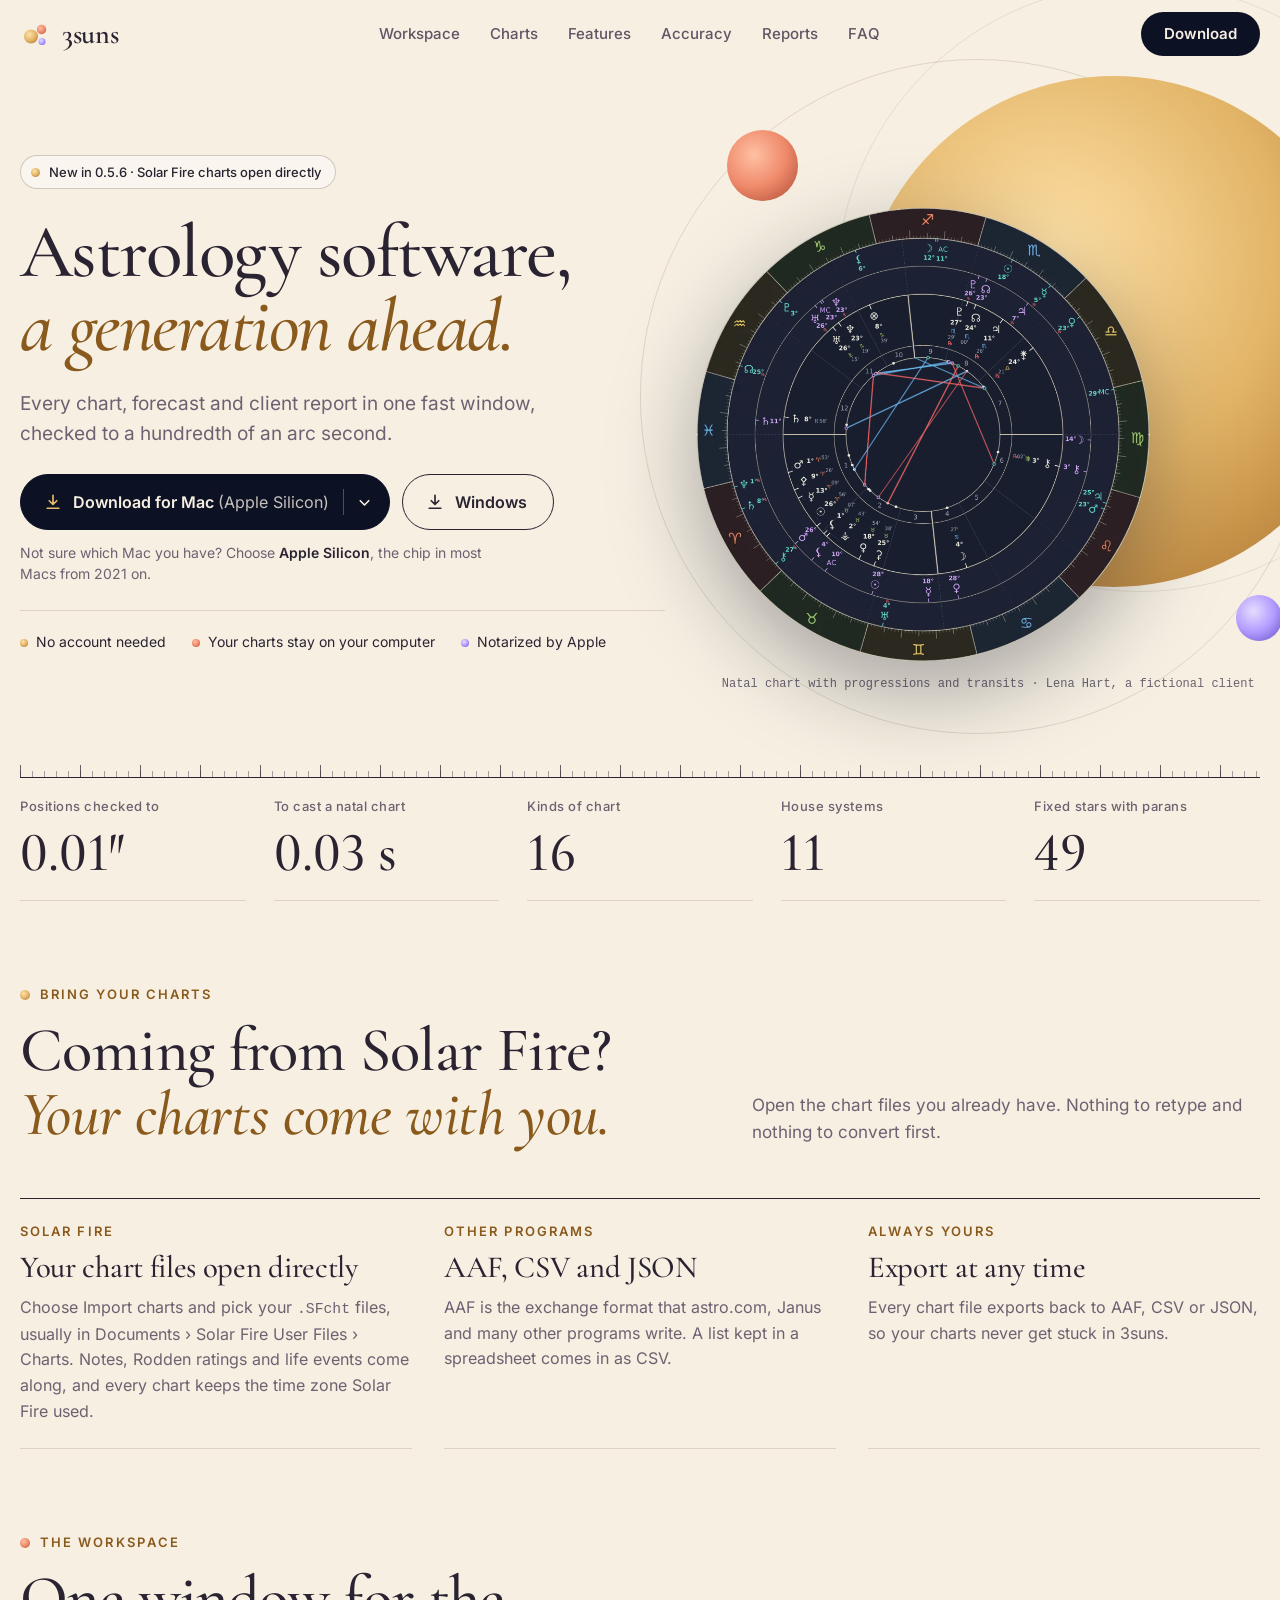
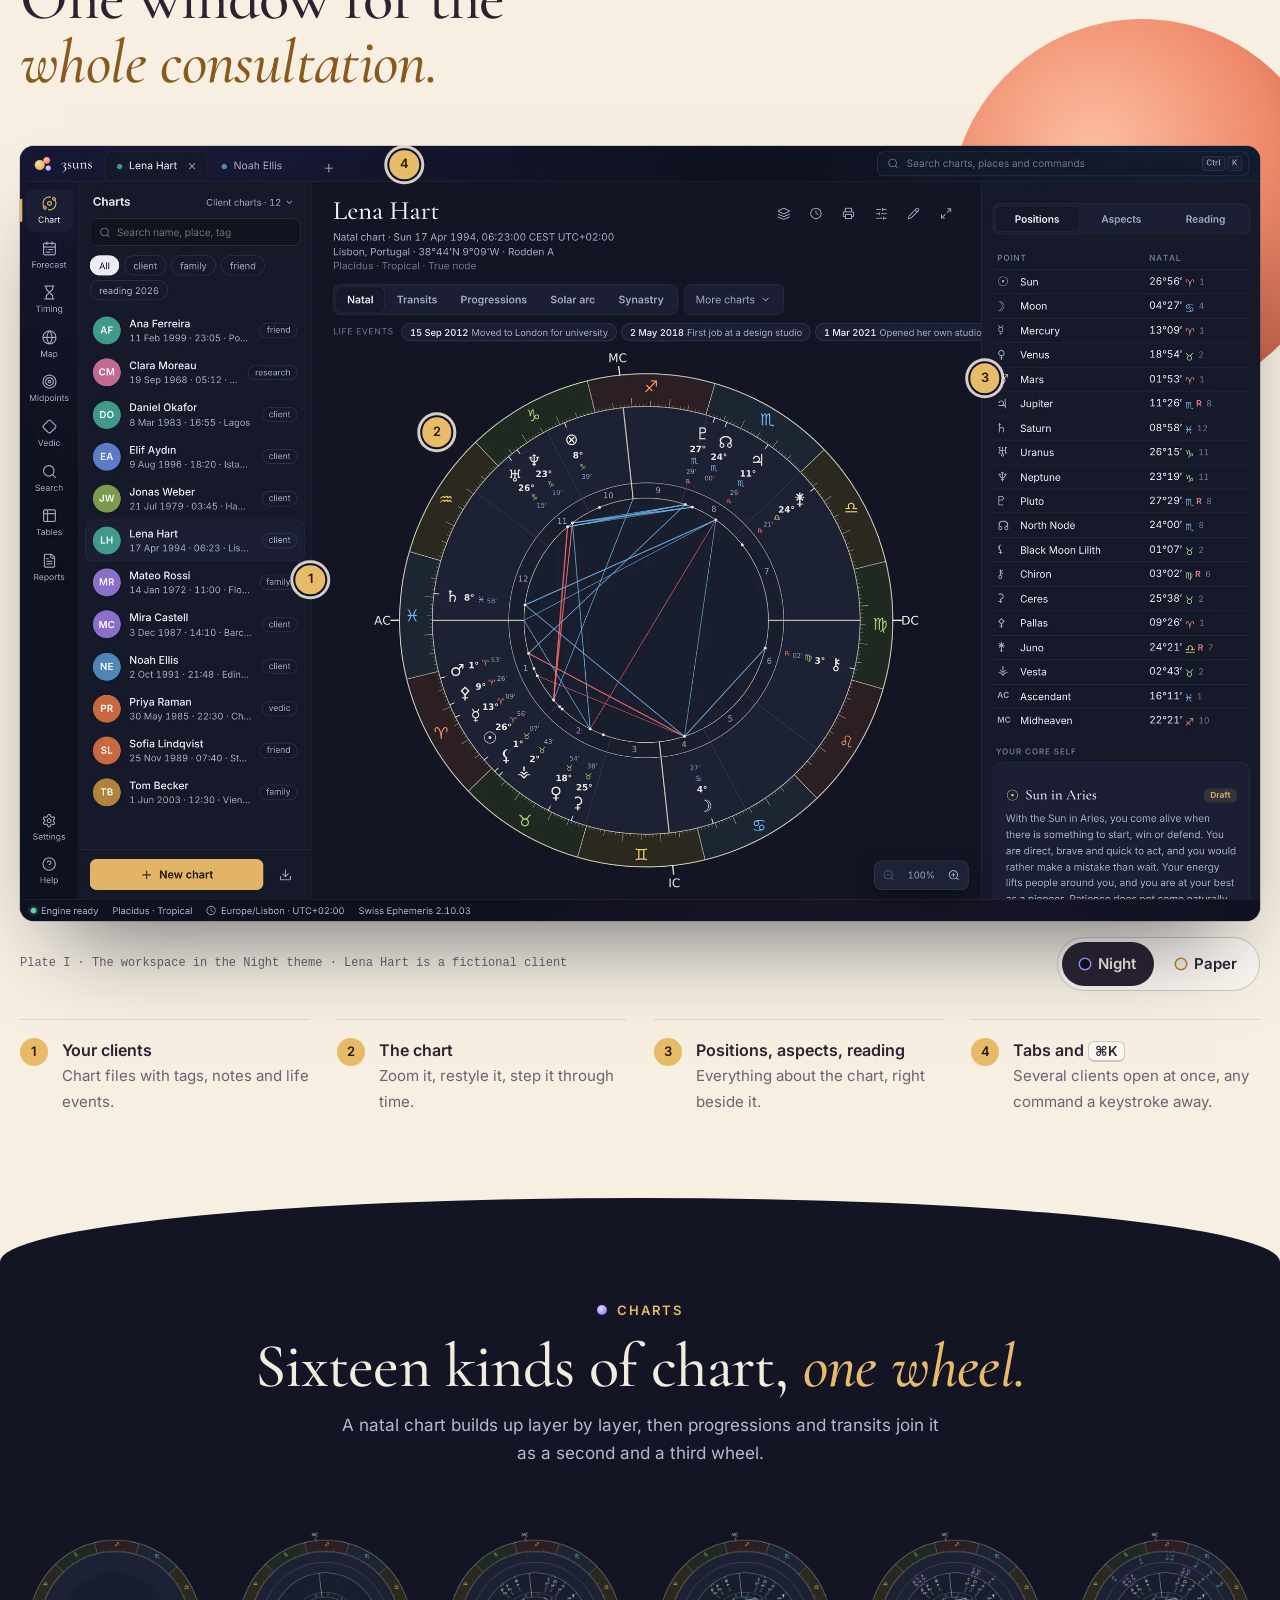
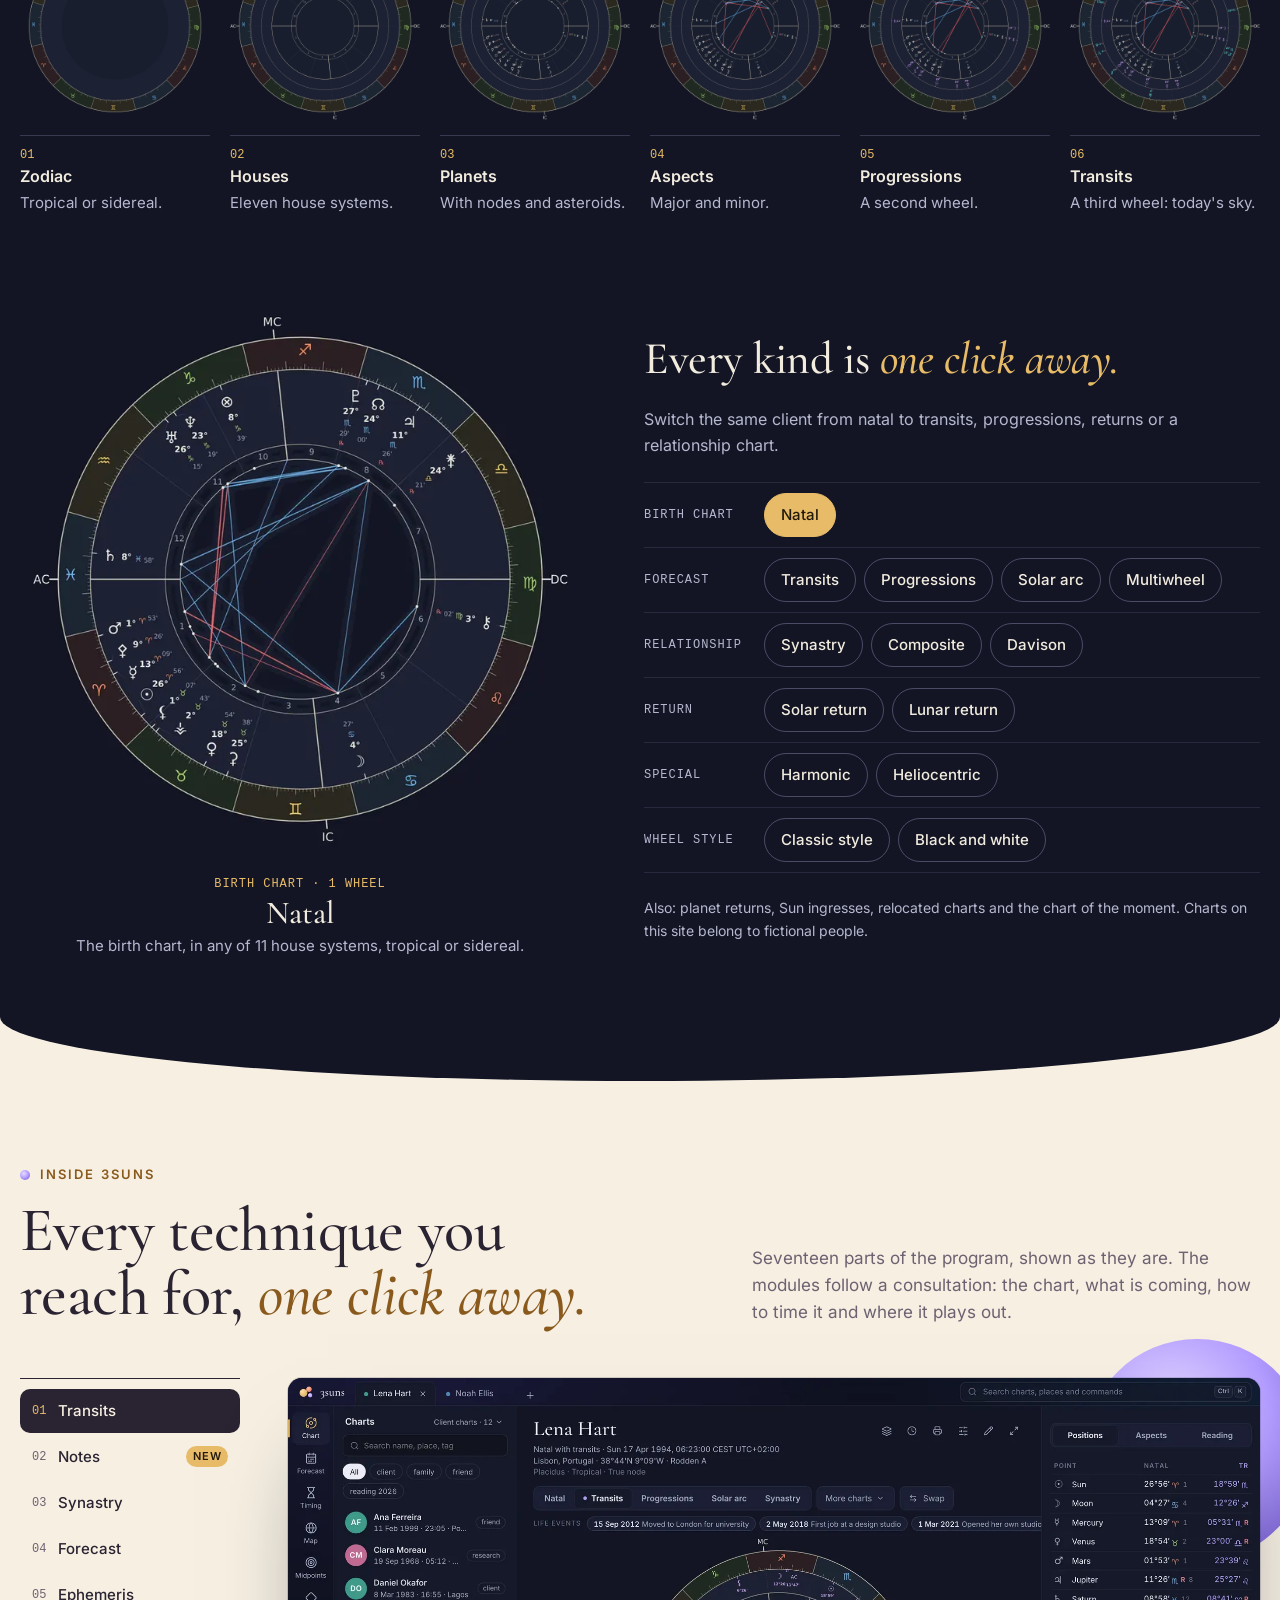
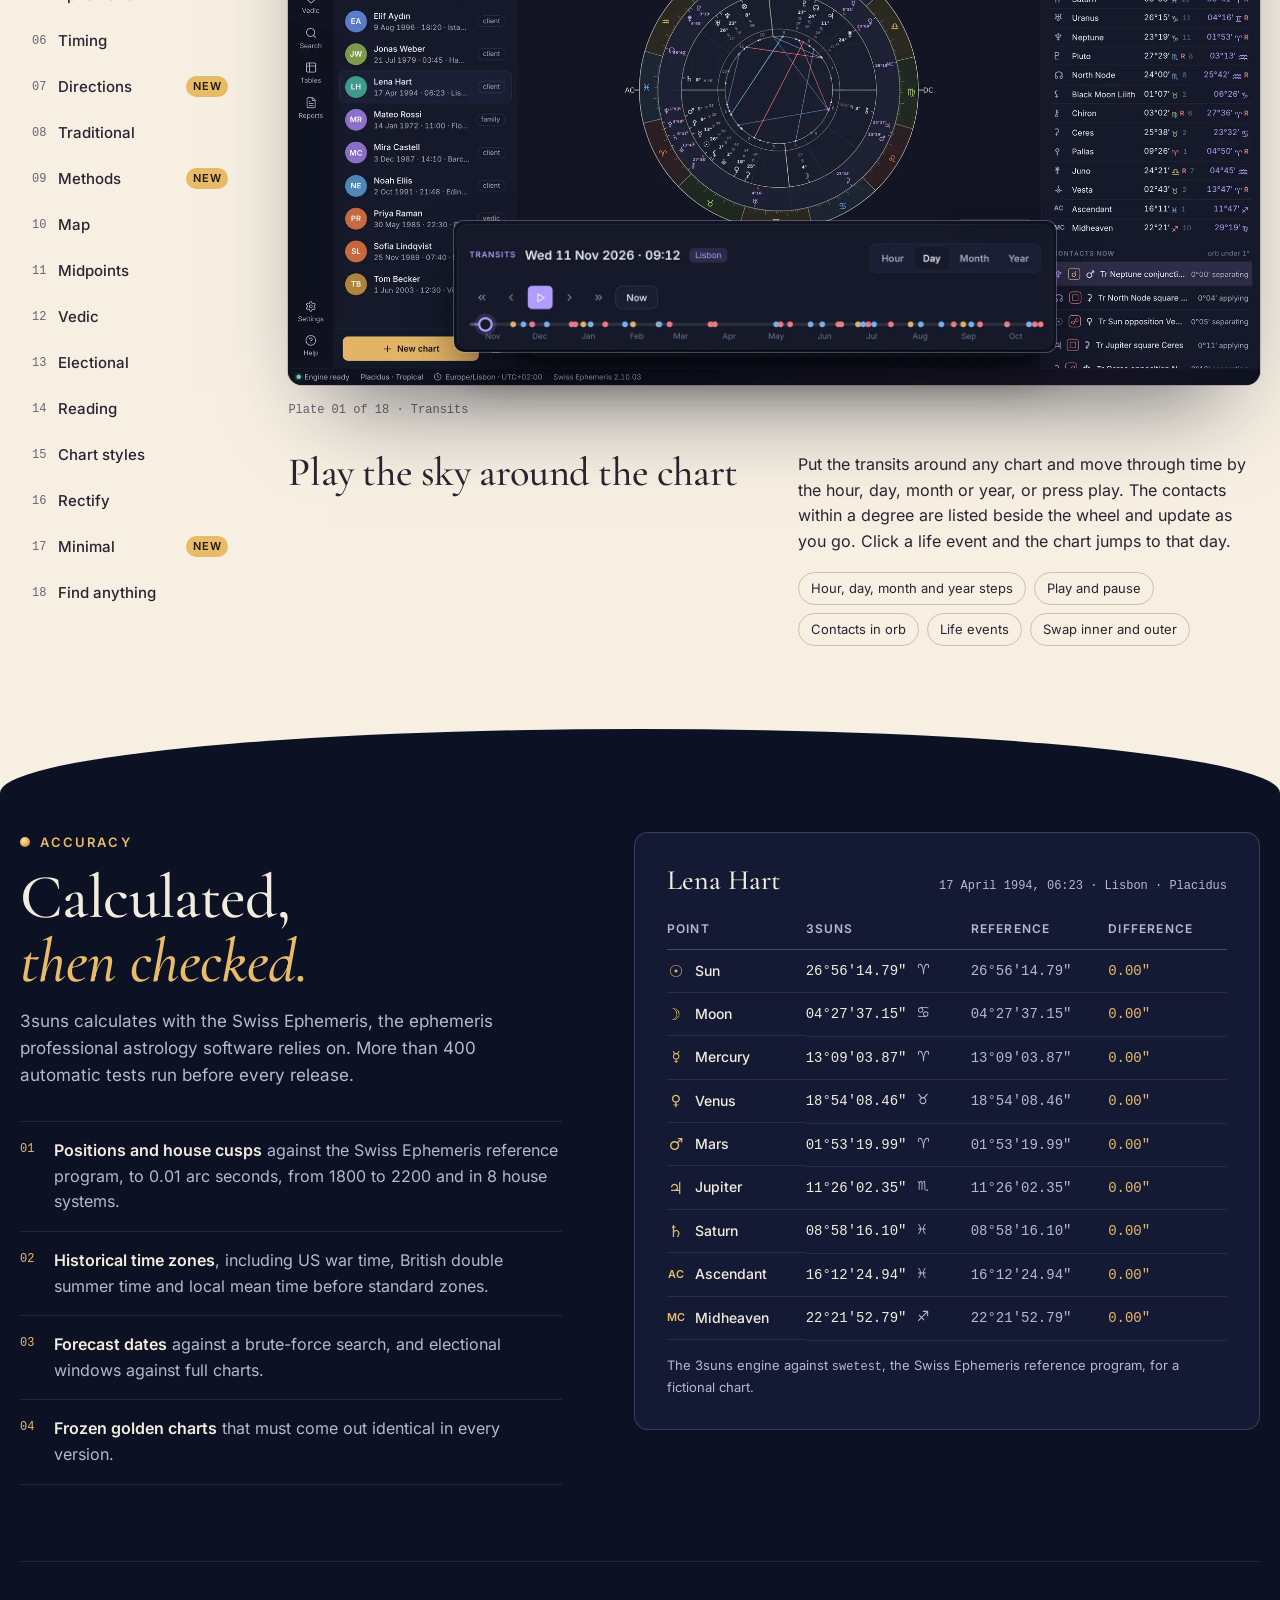
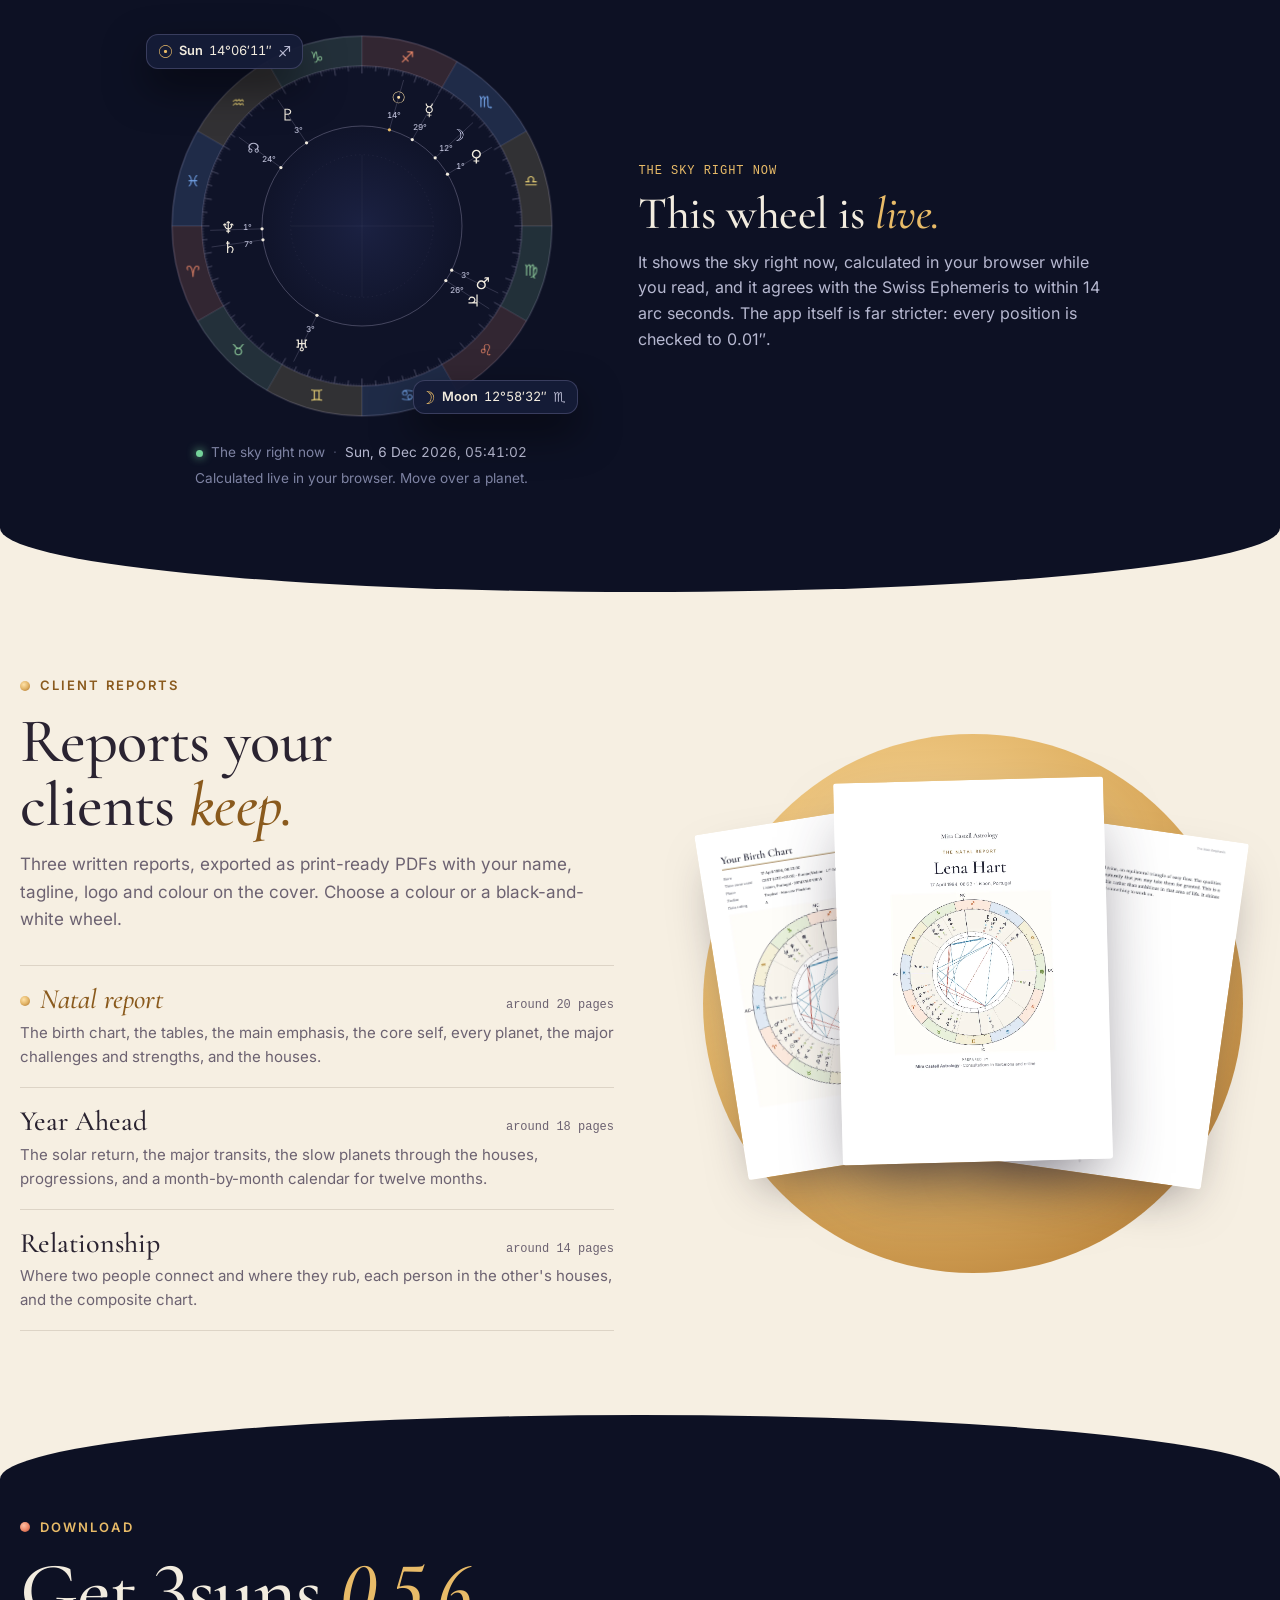
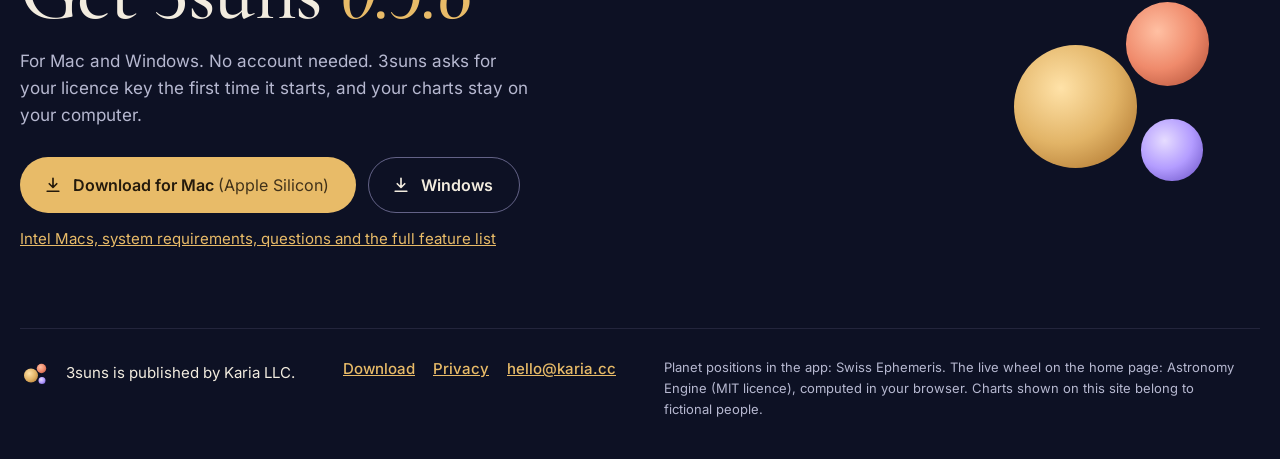
==== commit adaa1ac1: "3suns 0.5.6: download links and version Co-Authored-By: Claude Opus 5.5 <noreply@anthropic.com> Clau" ====
--- a/index.html
+++ b/index.html
@@ -56,7 +56,7 @@
 <section class="hero" id="top">
   <div class="wrap hero-in">
     <div class="hero-copy">
-      <a class="pill" href="#import"><span class="dot sun-gold" aria-hidden="true"></span><span>New in <span data-version>0.5.5</span> · Solar Fire charts open directly</span></a>
+      <a class="pill" href="#import"><span class="dot sun-gold" aria-hidden="true"></span><span>New in <span data-version>0.5.6</span> · Solar Fire charts open directly</span></a>
       <h1>Astrology software, <em>a generation ahead.</em></h1>
       <p class="lede">Every chart, forecast and client report in one fast window, checked to a hundredth of an arc second.</p>
       <div class="get">
@@ -603,7 +603,7 @@
     <section class="closing-row" id="download">
       <div class="closing-copy">
         <p class="eyebrow"><span class="dot sun-coral" aria-hidden="true"></span>Download</p>
-        <h2>Get 3suns <em data-version>0.5.5</em></h2>
+        <h2>Get 3suns <em data-version>0.5.6</em></h2>
         <p>For Mac and Windows. No account needed. 3suns asks for your licence key the first time it starts, and your charts stay on your computer.</p>
         <div class="dl-pair">
           <a class="btn btn-lg btn-gold dl-mac" data-dl="macArm" href="/download"><svg class="ico" viewBox="0 0 24 24" aria-hidden="true"><path d="M12 4v11m0 0l-4.5-4.5M12 15l4.5-4.5M5 19.5h14"/></svg><span>Download for Mac <small>(Apple Silicon)</small></span></a>
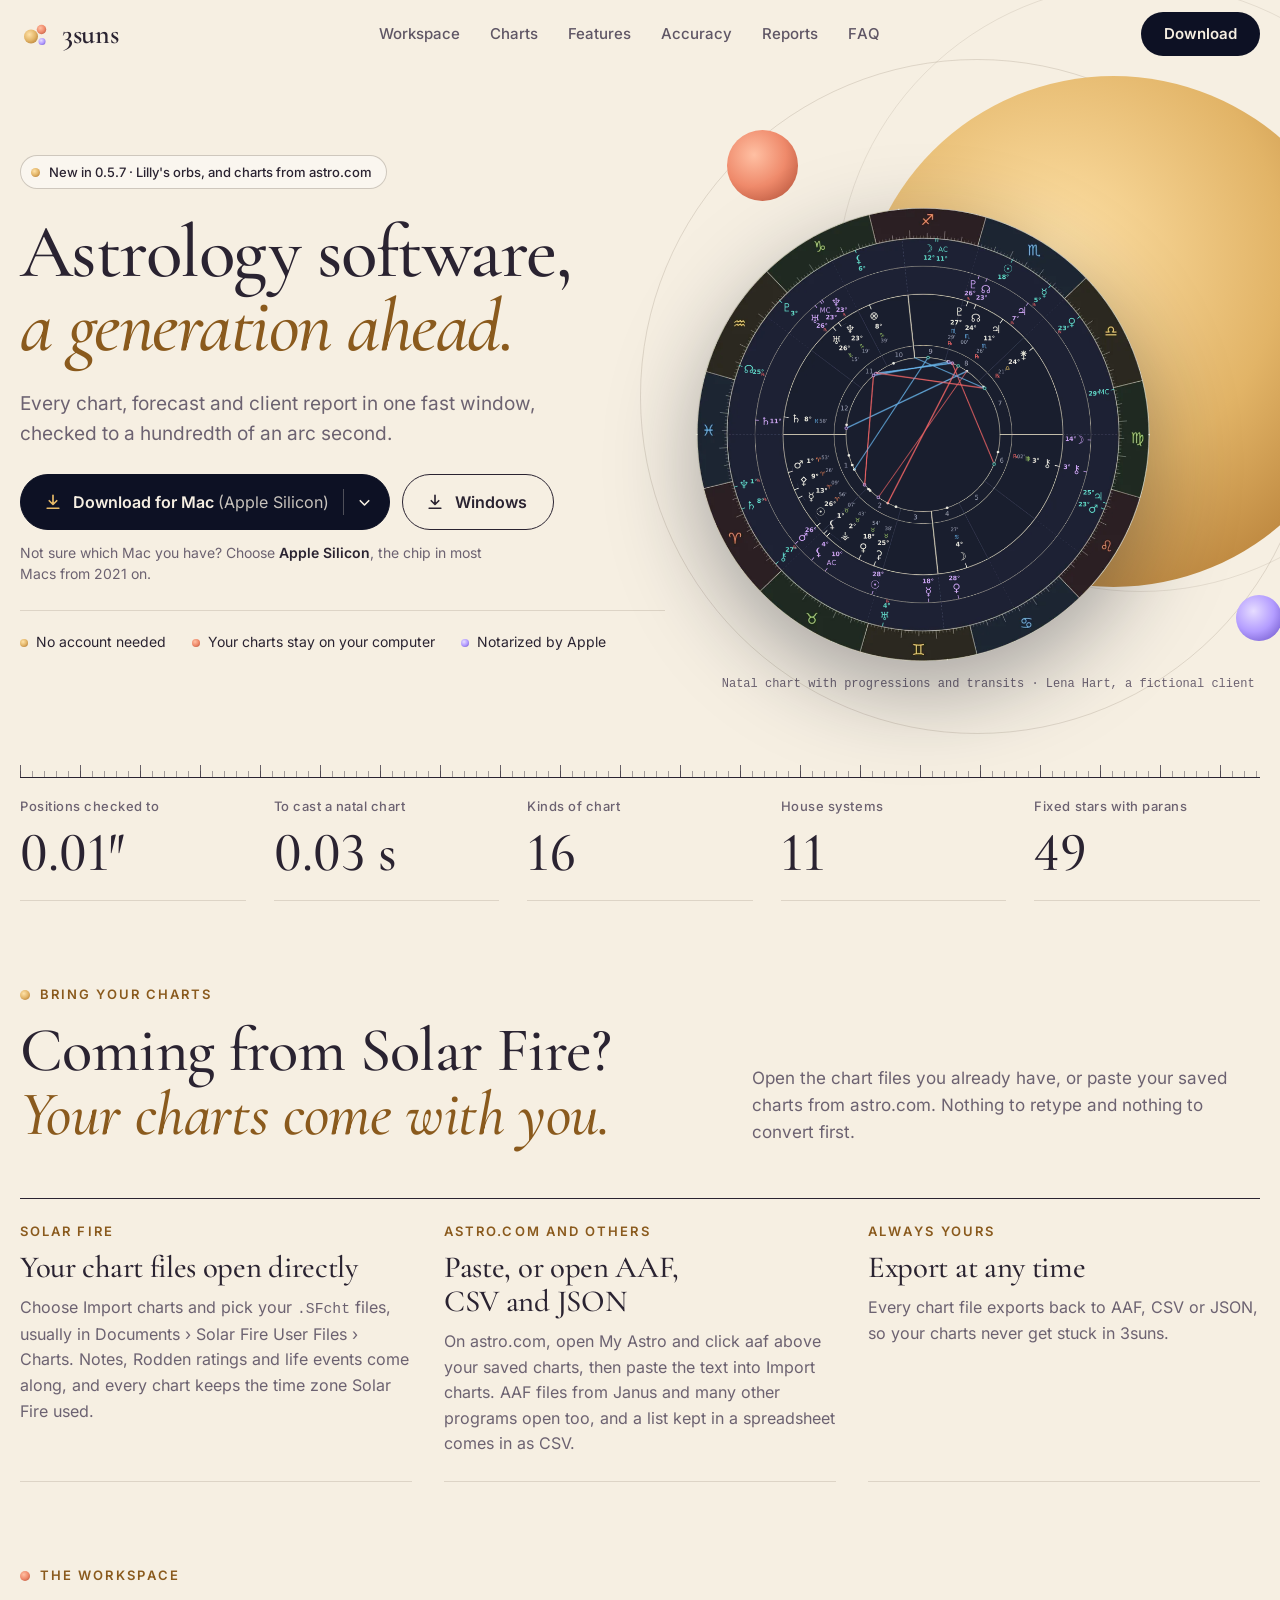
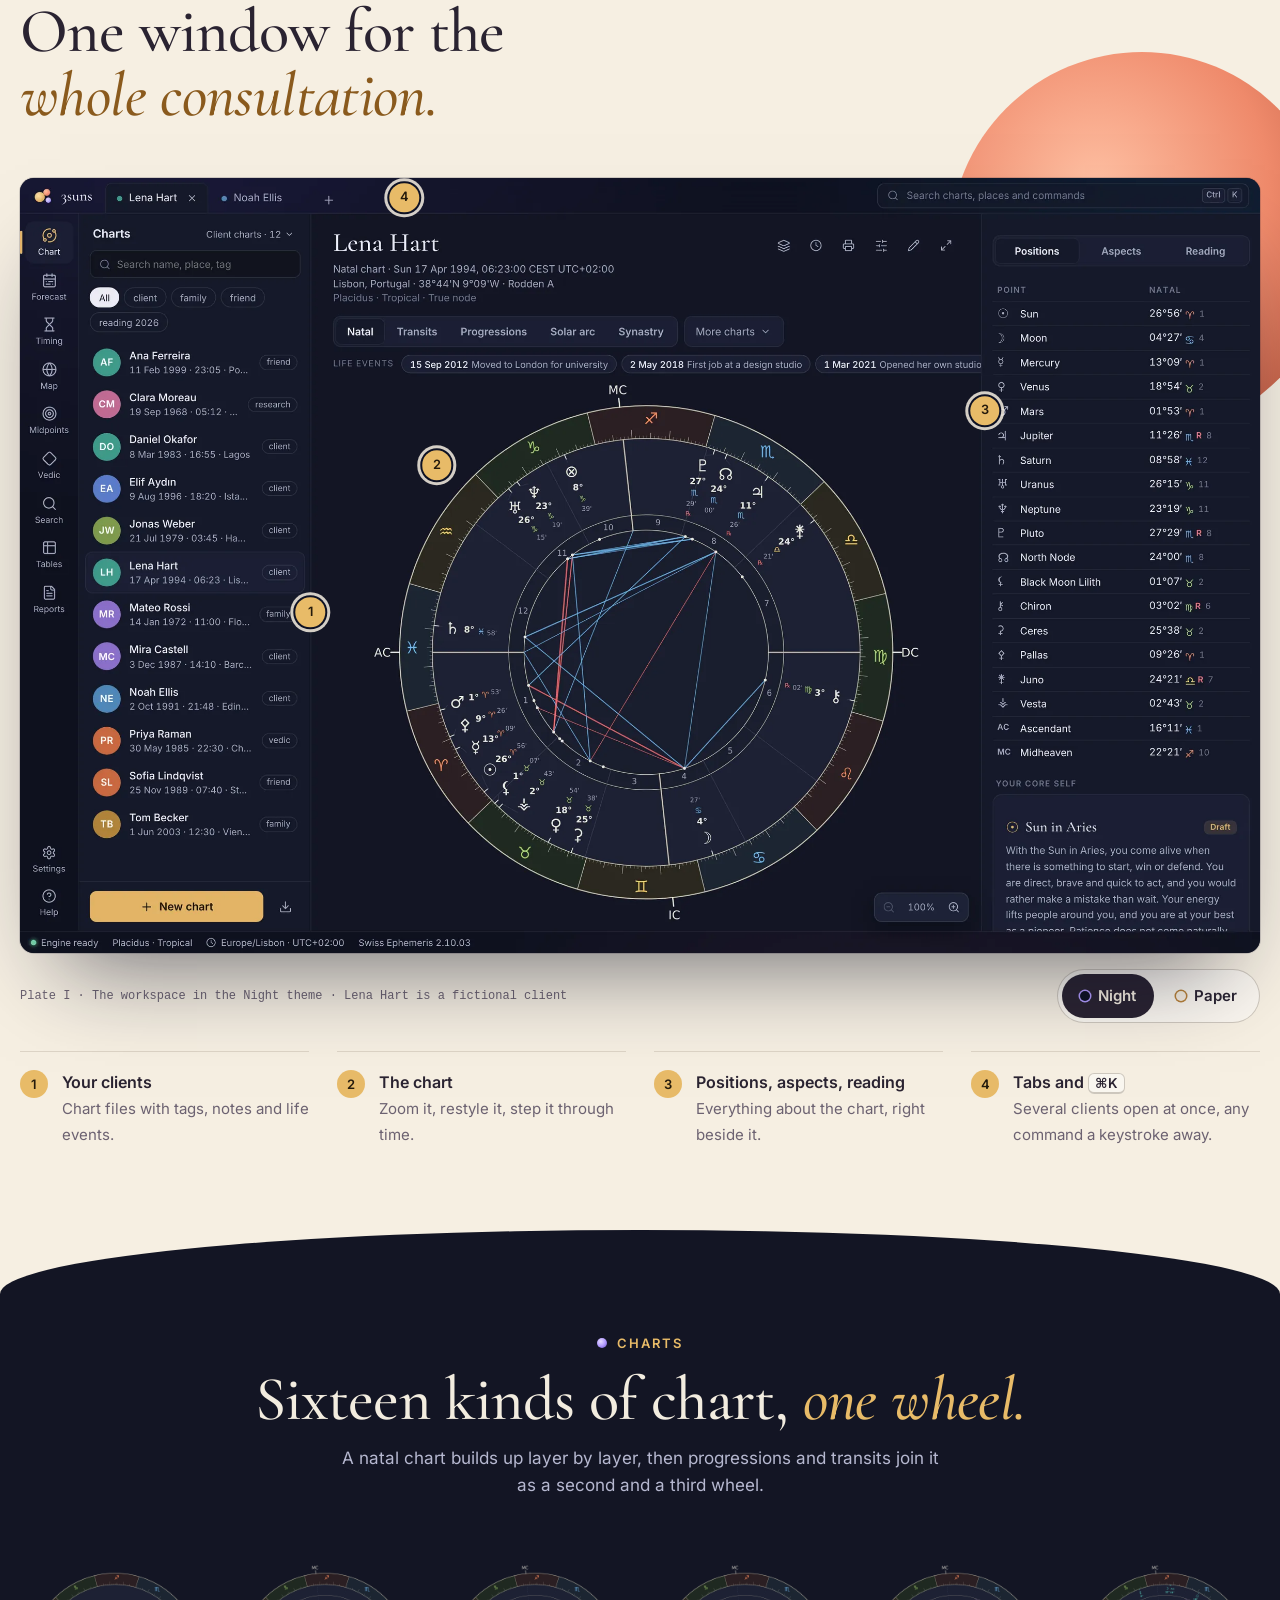
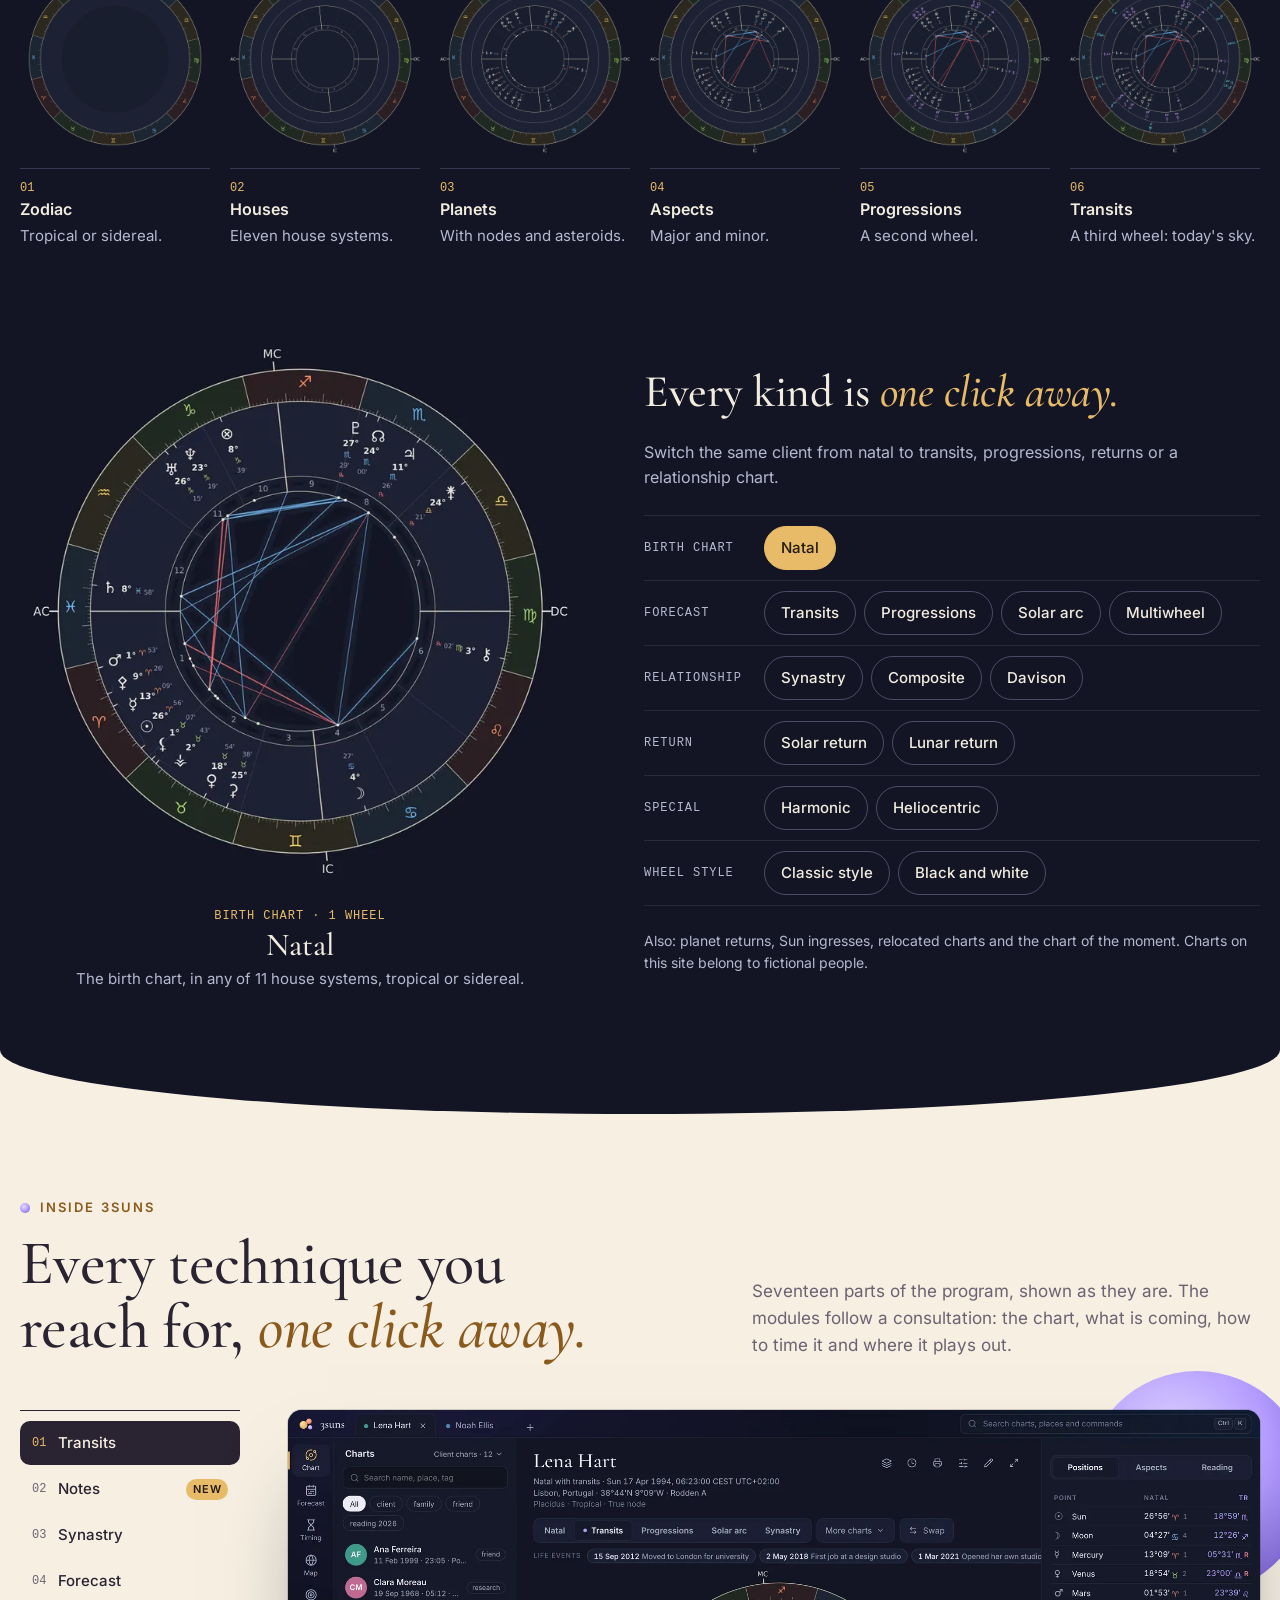
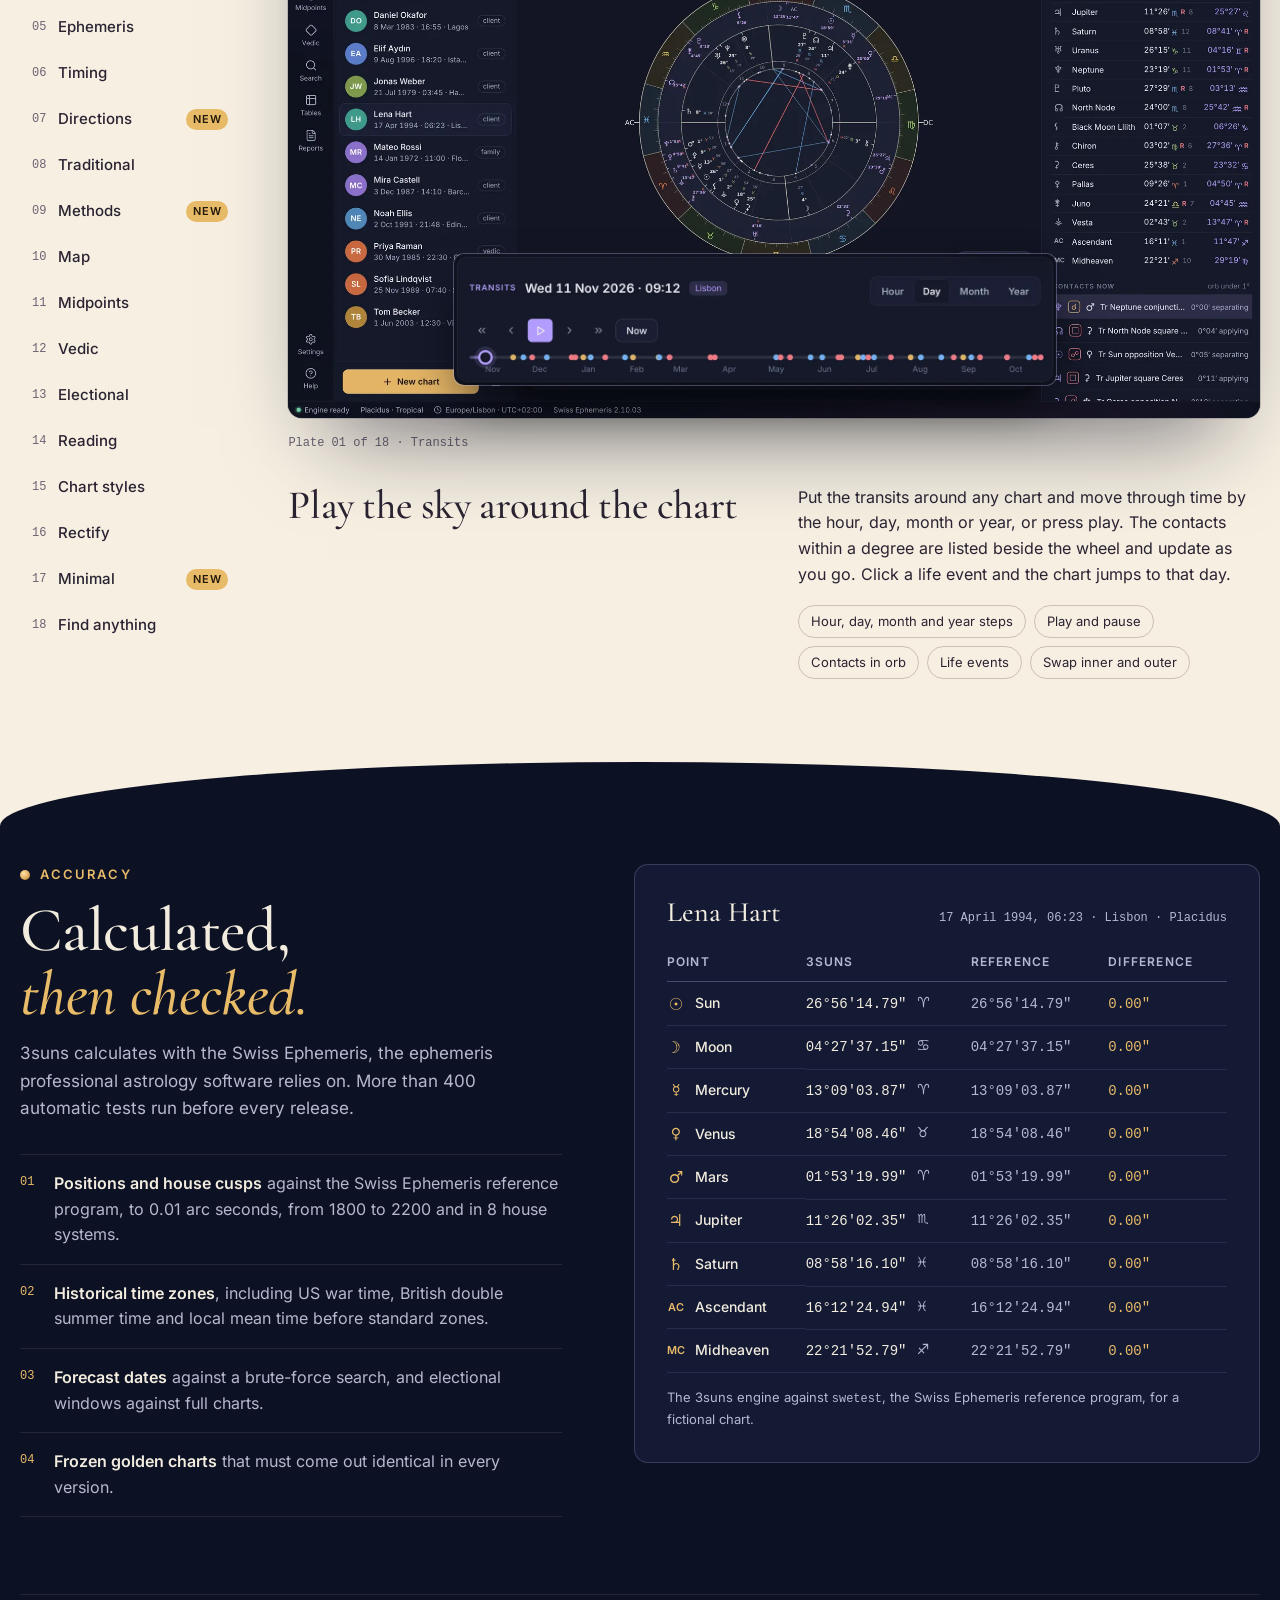
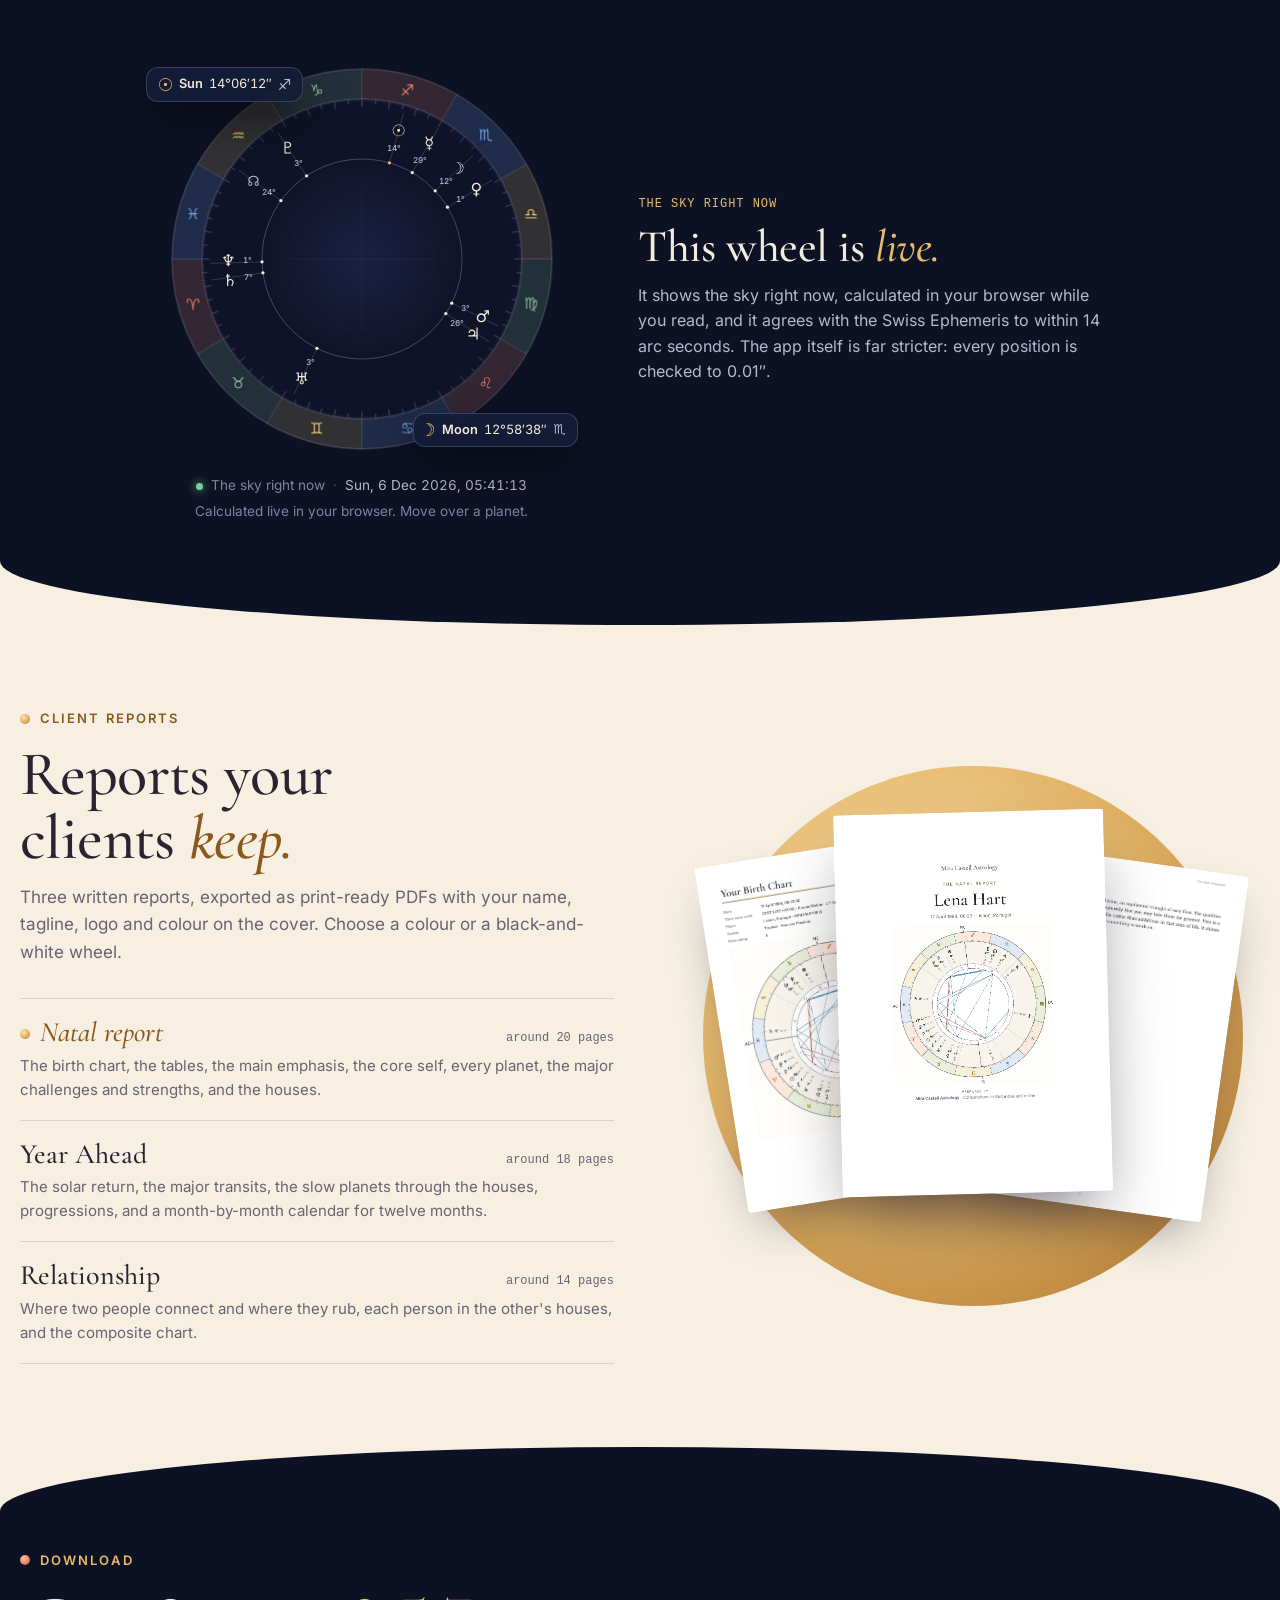
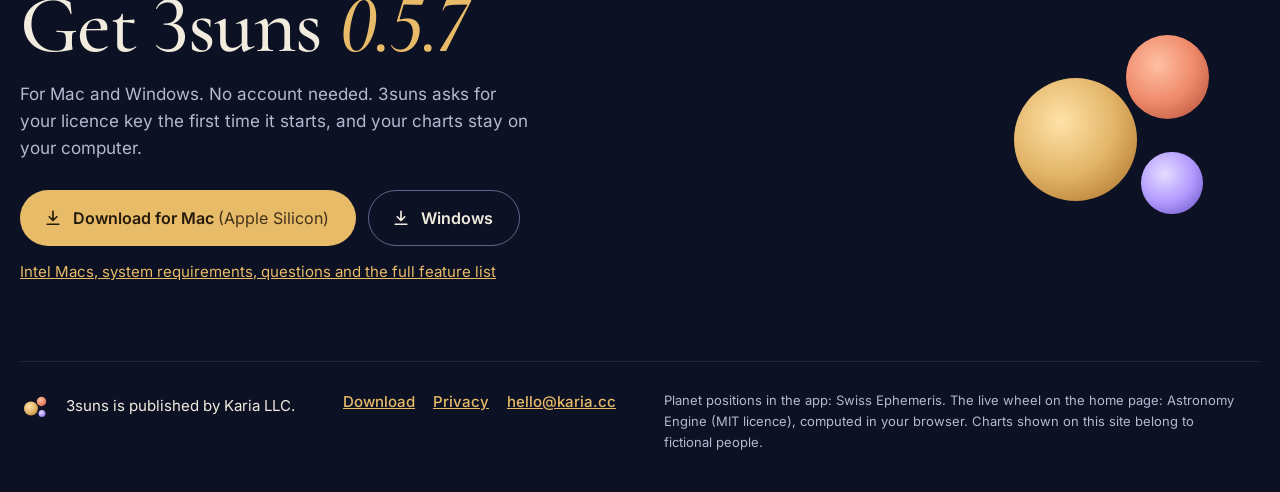
==== commit 21a412ac: "0.5.7: Lilly's orbs and astro.com paste on the site, download links Pill and import section name the" ====
--- a/index.html
+++ b/index.html
@@ -56,7 +56,7 @@
 <section class="hero" id="top">
   <div class="wrap hero-in">
     <div class="hero-copy">
-      <a class="pill" href="#import"><span class="dot sun-gold" aria-hidden="true"></span><span>New in <span data-version>0.5.6</span> · Solar Fire charts open directly</span></a>
+      <a class="pill" href="#import"><span class="dot sun-gold" aria-hidden="true"></span><span>New in <span data-version>0.5.7</span> · Lilly's orbs, and charts from astro.com</span></a>
       <h1>Astrology software, <em>a generation ahead.</em></h1>
       <p class="lede">Every chart, forecast and client report in one fast window, checked to a hundredth of an arc second.</p>
       <div class="get">
@@ -125,7 +125,7 @@
         <p class="eyebrow"><span class="dot sun-gold" aria-hidden="true"></span>Bring your charts</p>
         <h2>Coming from Solar Fire? <em>Your charts come with you.</em></h2>
       </div>
-      <p>Open the chart files you already have. Nothing to retype and nothing to convert first.</p>
+      <p>Open the chart files you already have, or paste your saved charts from astro.com. Nothing to retype and nothing to convert first.</p>
     </header>
     <div class="sec-body bring-grid">
       <div class="bring-item bring-main">
@@ -134,9 +134,9 @@
         <p>Choose Import charts and pick your <code>.SFcht</code> files, usually in Documents › Solar Fire User Files › Charts. Notes, Rodden ratings and life events come along, and every chart keeps the time zone Solar Fire used.</p>
       </div>
       <div class="bring-item">
-        <p class="bring-k">Other programs</p>
-        <h3>AAF, CSV and JSON</h3>
-        <p>AAF is the exchange format that astro.com, Janus and many other programs write. A list kept in a spreadsheet comes in as CSV.</p>
+        <p class="bring-k">astro.com and others</p>
+        <h3>Paste, or open AAF, CSV and JSON</h3>
+        <p>On astro.com, open My Astro and click aaf above your saved charts, then paste the text into Import charts. AAF files from Janus and many other programs open too, and a list kept in a spreadsheet comes in as CSV.</p>
       </div>
       <div class="bring-item">
         <p class="bring-k">Always yours</p>
@@ -358,8 +358,8 @@
           <div class="panel-text">
             <h3>Speculum, dignities and almutens</h3>
             <div>
-              <p>A full speculum with latitude, right ascension, declination, speed, azimuth and altitude. The almuten of every house cusp and main point, and the almuten of the chart after Ibn Ezra, with the prenatal syzygy and the planetary hour. Dispositors, receptions, Lilly's accidental dignities and antiscia sit on the same page.</p>
-              <ul class="chips"><li>Egyptian terms</li><li>Dorothean triplicities</li><li>Planetary hours</li><li>Receptions</li><li>Antiscia</li><li>15 Arabic parts</li></ul>
+              <p>A full speculum with latitude, right ascension, declination, speed, azimuth and altitude. The almuten of every house cusp and main point, and the almuten of the chart after Ibn Ezra, with the prenatal syzygy and the planetary hour. Dispositors, receptions, Lilly's accidental dignities and antiscia sit on the same page. Aspects use Lilly's orbs by default, and you can change every orb.</p>
+              <ul class="chips"><li>Lilly's orbs</li><li>Egyptian terms</li><li>Dorothean triplicities</li><li>Planetary hours</li><li>Receptions</li><li>Antiscia</li><li>15 Arabic parts</li></ul>
             </div>
           </div>
         </article>
@@ -603,7 +603,7 @@
     <section class="closing-row" id="download">
       <div class="closing-copy">
         <p class="eyebrow"><span class="dot sun-coral" aria-hidden="true"></span>Download</p>
-        <h2>Get 3suns <em data-version>0.5.6</em></h2>
+        <h2>Get 3suns <em data-version>0.5.7</em></h2>
         <p>For Mac and Windows. No account needed. 3suns asks for your licence key the first time it starts, and your charts stay on your computer.</p>
         <div class="dl-pair">
           <a class="btn btn-lg btn-gold dl-mac" data-dl="macArm" href="/download"><svg class="ico" viewBox="0 0 24 24" aria-hidden="true"><path d="M12 4v11m0 0l-4.5-4.5M12 15l4.5-4.5M5 19.5h14"/></svg><span>Download for Mac <small>(Apple Silicon)</small></span></a>
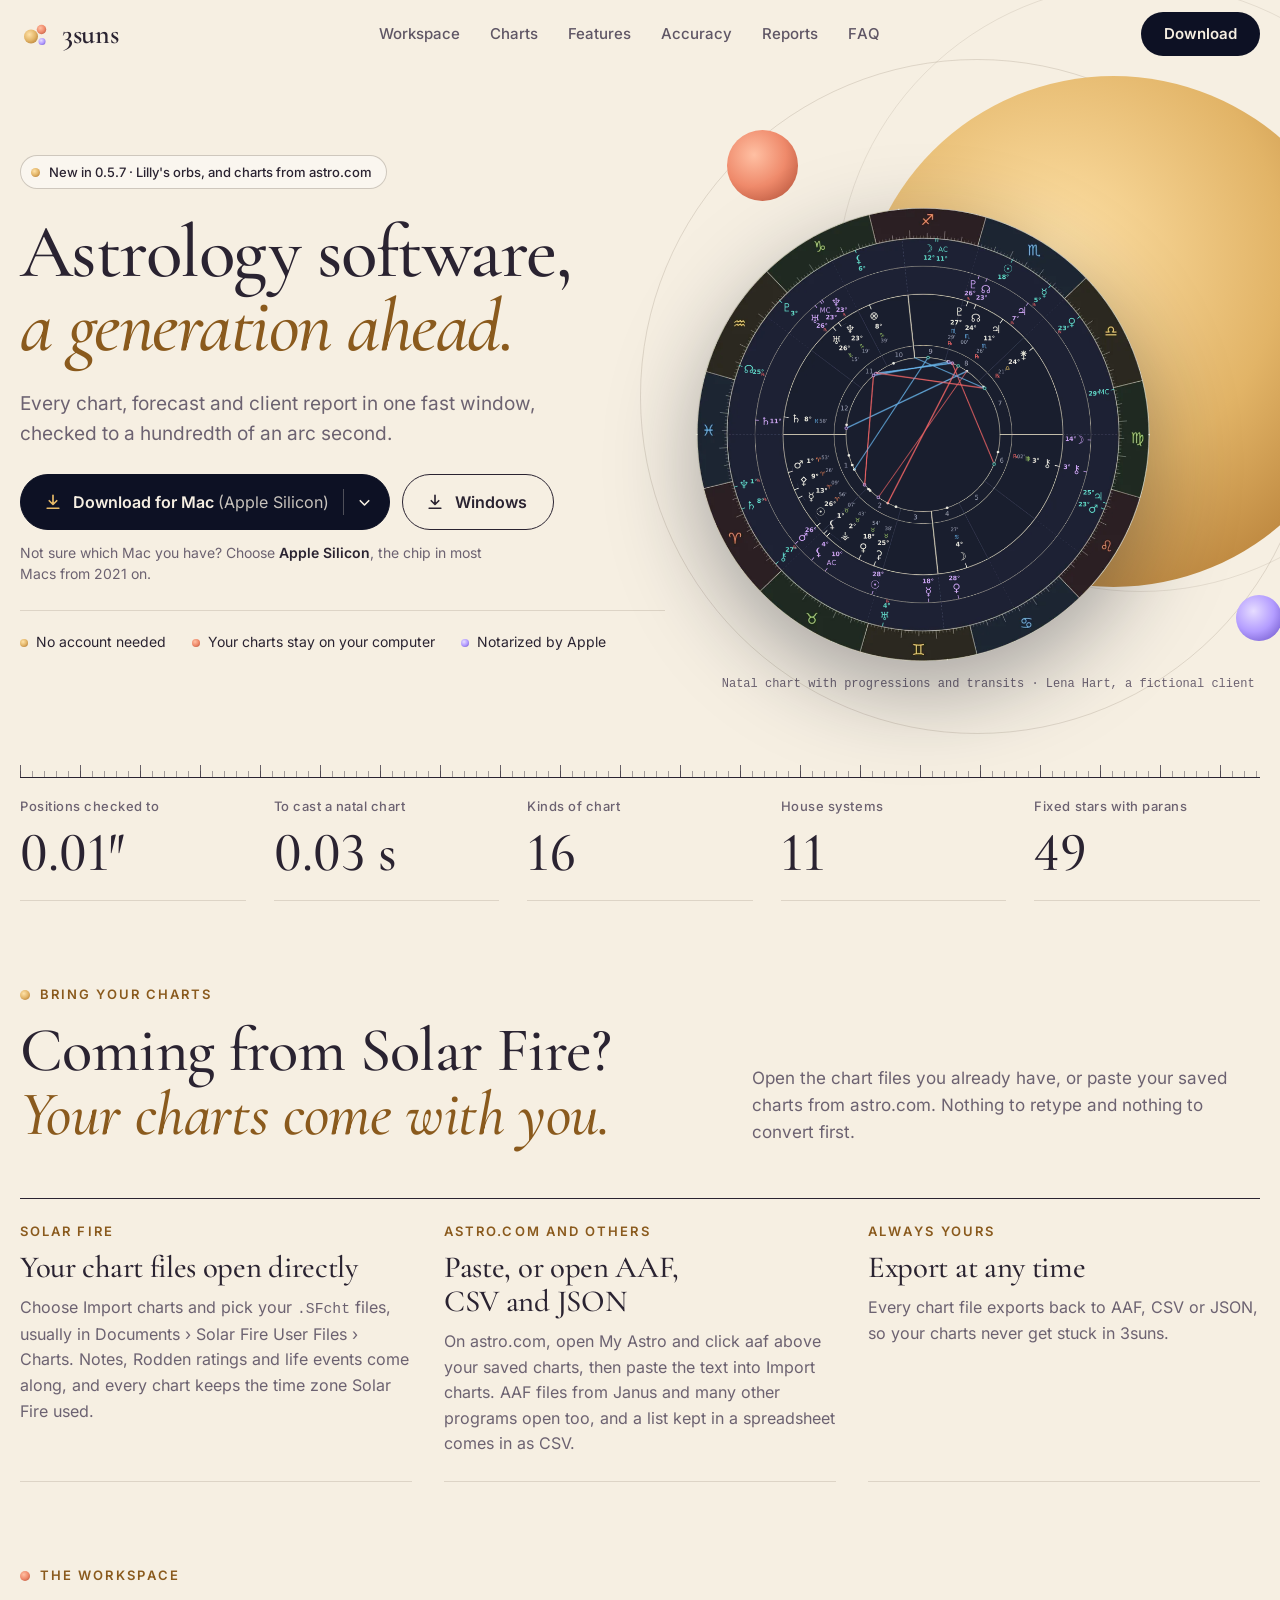
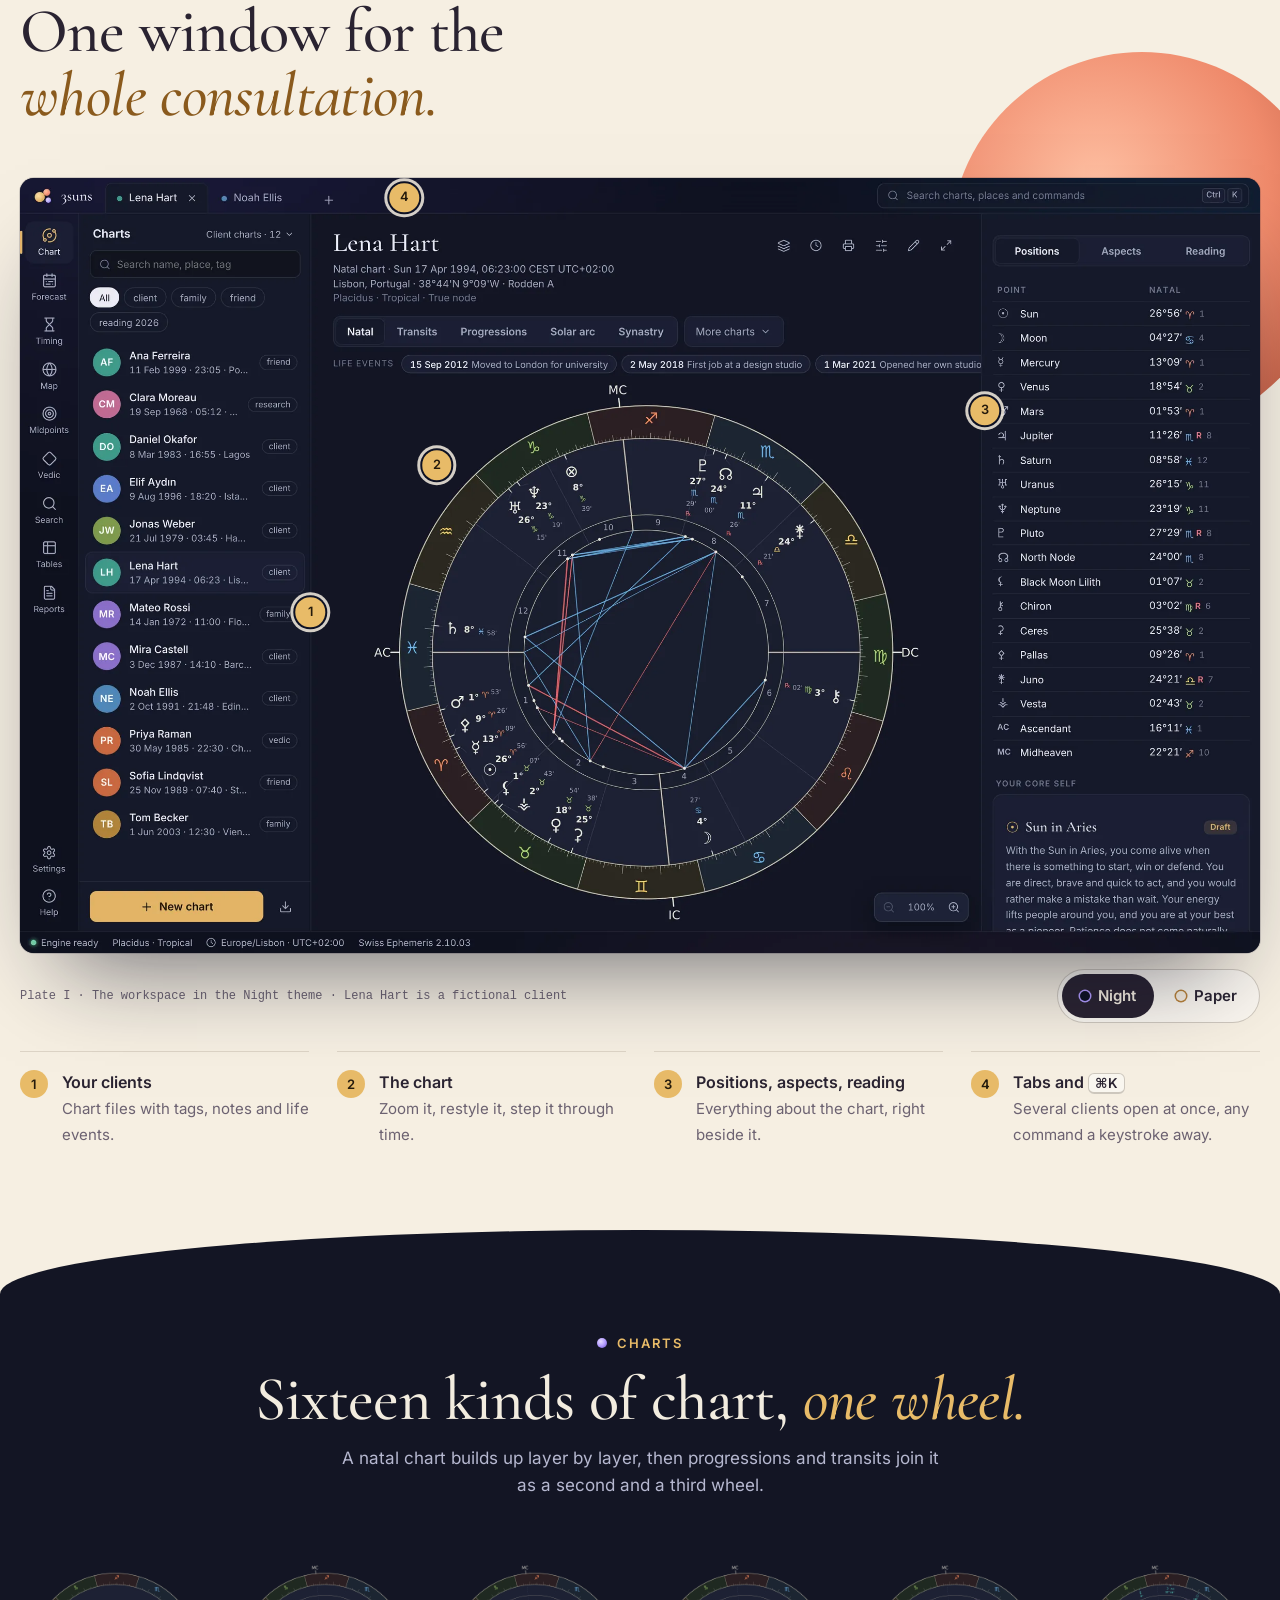
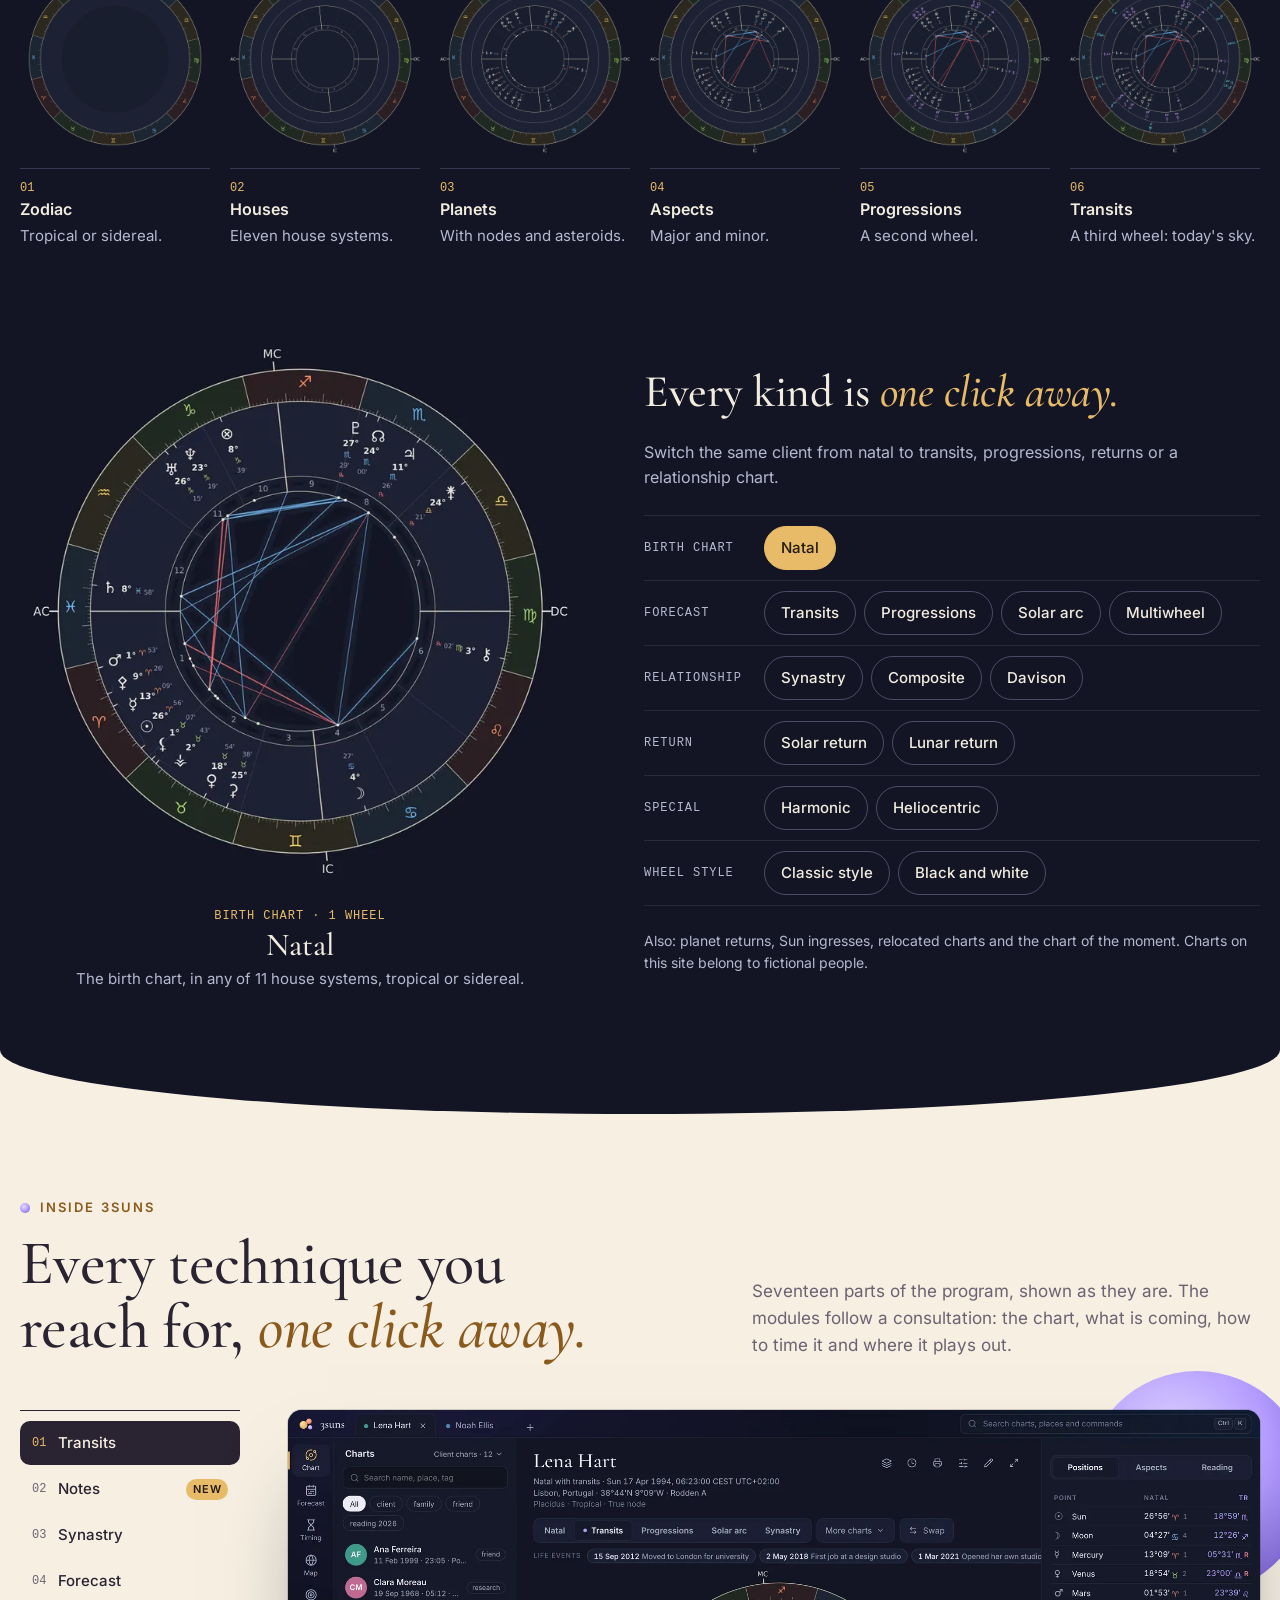
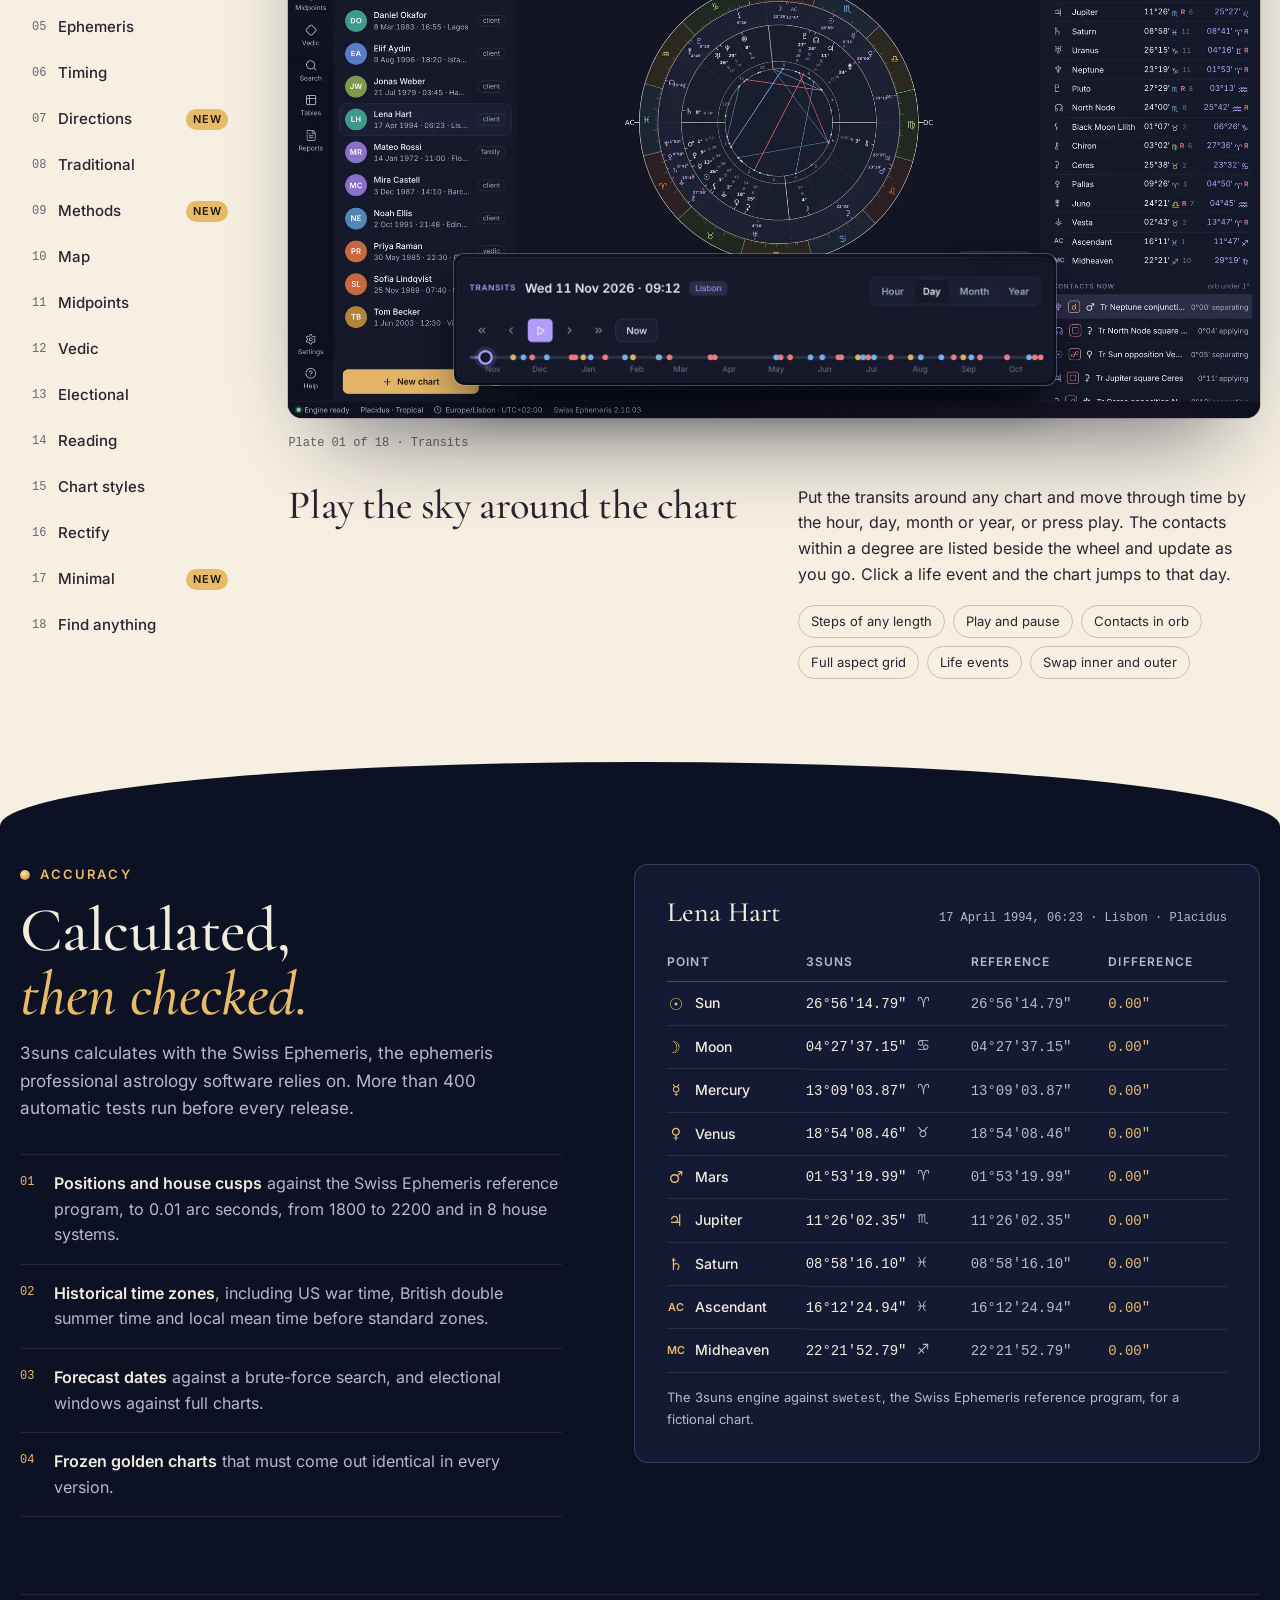
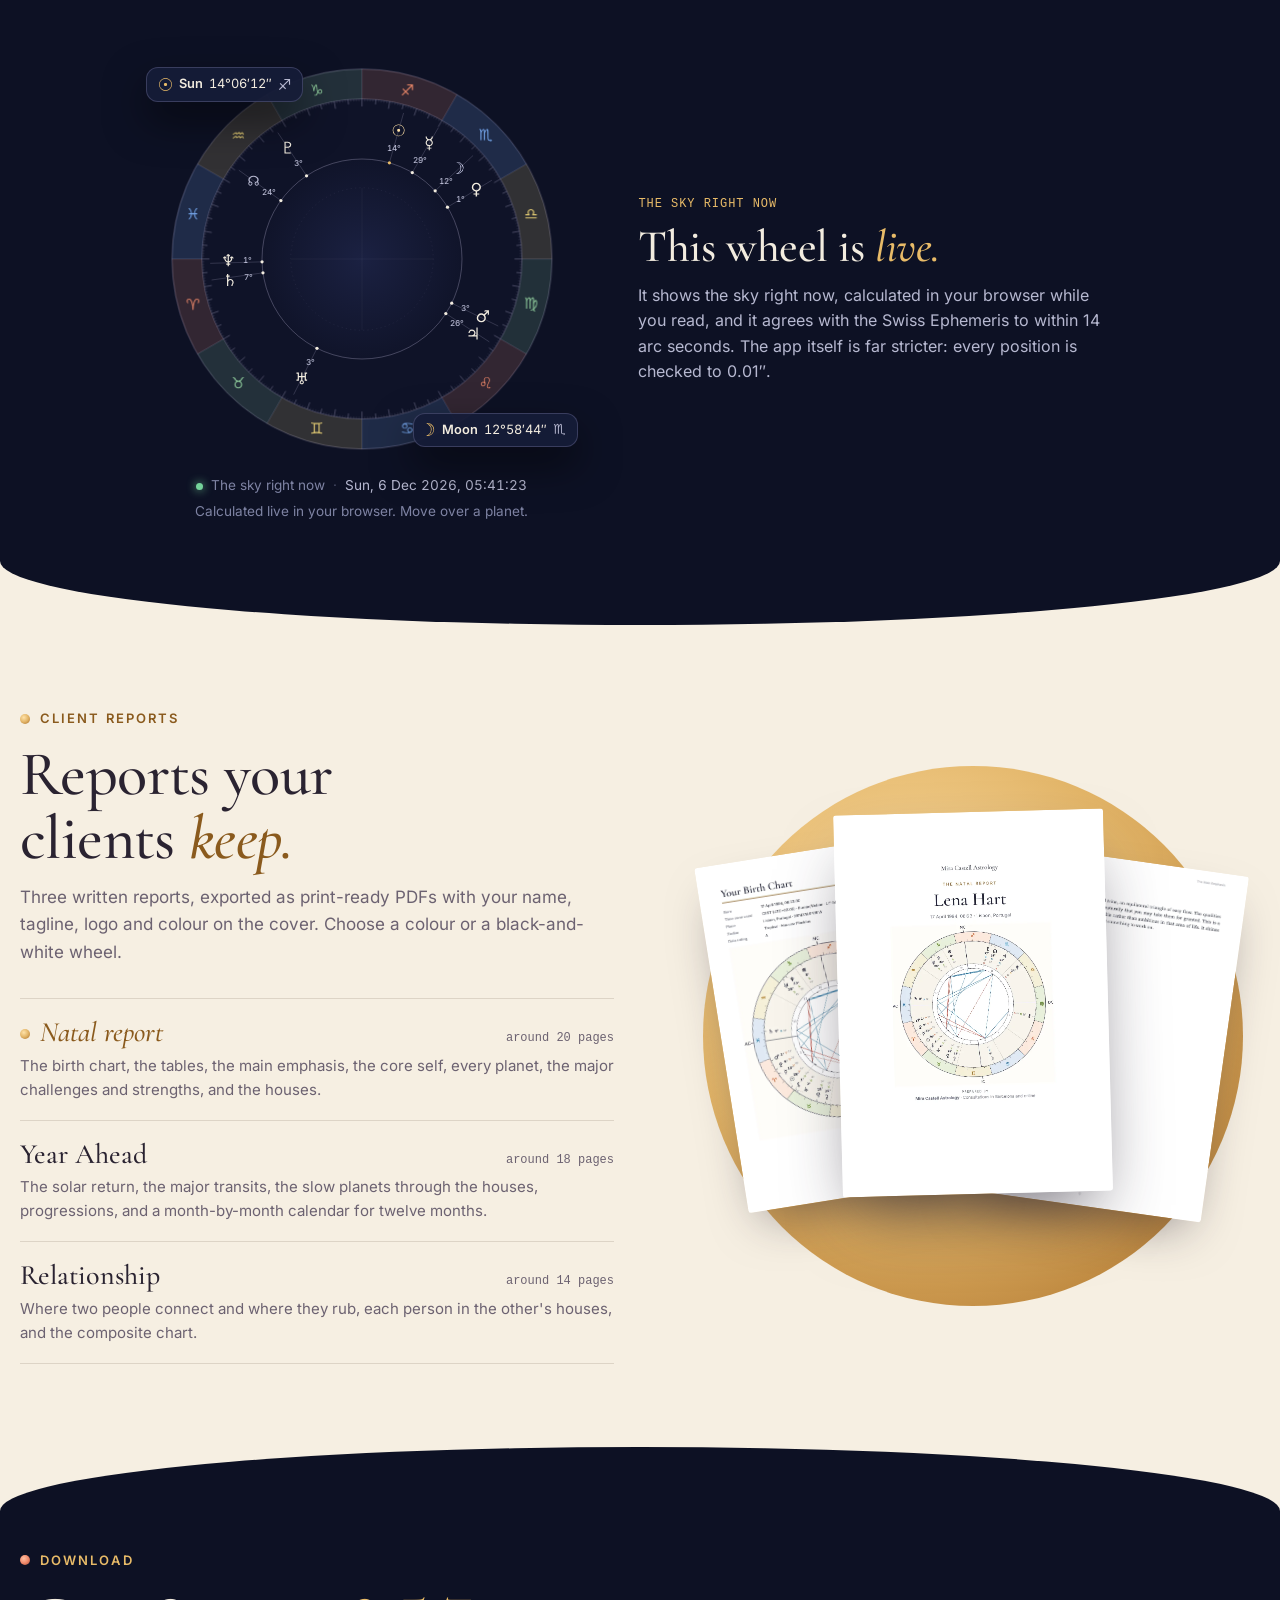
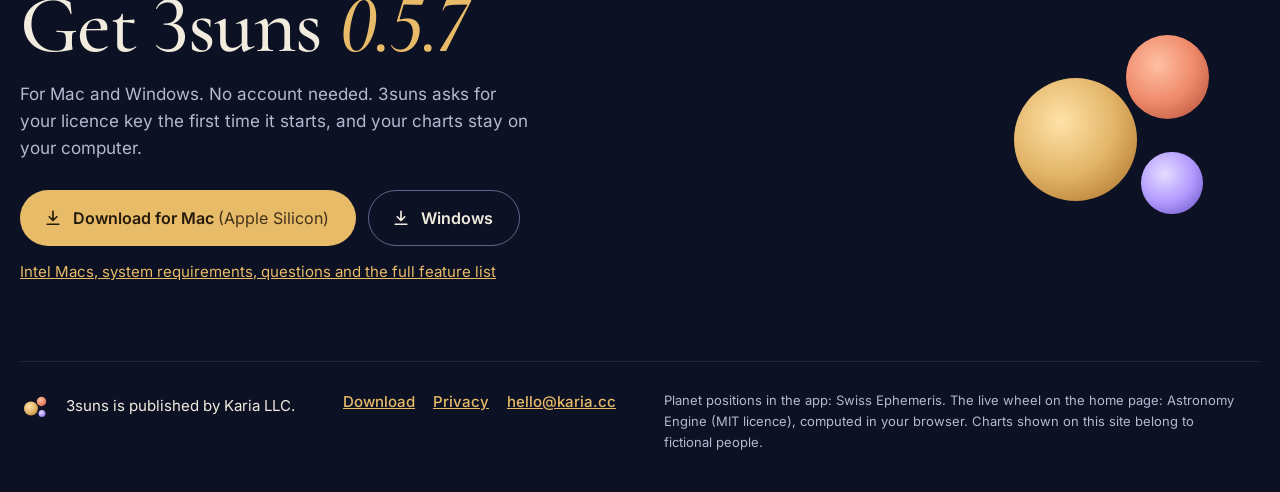
==== commit 822e41db: "0.5.7: the full aspect grid and any step length on the site Co-Authored-By: Claude Opus 5.5 <noreply" ====
--- a/index.html
+++ b/index.html
@@ -268,7 +268,7 @@
             <h3>Play the sky around the chart</h3>
             <div>
               <p>Put the transits around any chart and move through time by the hour, day, month or year, or press play. The contacts within a degree are listed beside the wheel and update as you go. Click a life event and the chart jumps to that day.</p>
-              <ul class="chips"><li>Hour, day, month and year steps</li><li>Play and pause</li><li>Contacts in orb</li><li>Life events</li><li>Swap inner and outer</li></ul>
+              <ul class="chips"><li>Steps of any length</li><li>Play and pause</li><li>Contacts in orb</li><li>Full aspect grid</li><li>Life events</li><li>Swap inner and outer</li></ul>
             </div>
           </div>
         </article>
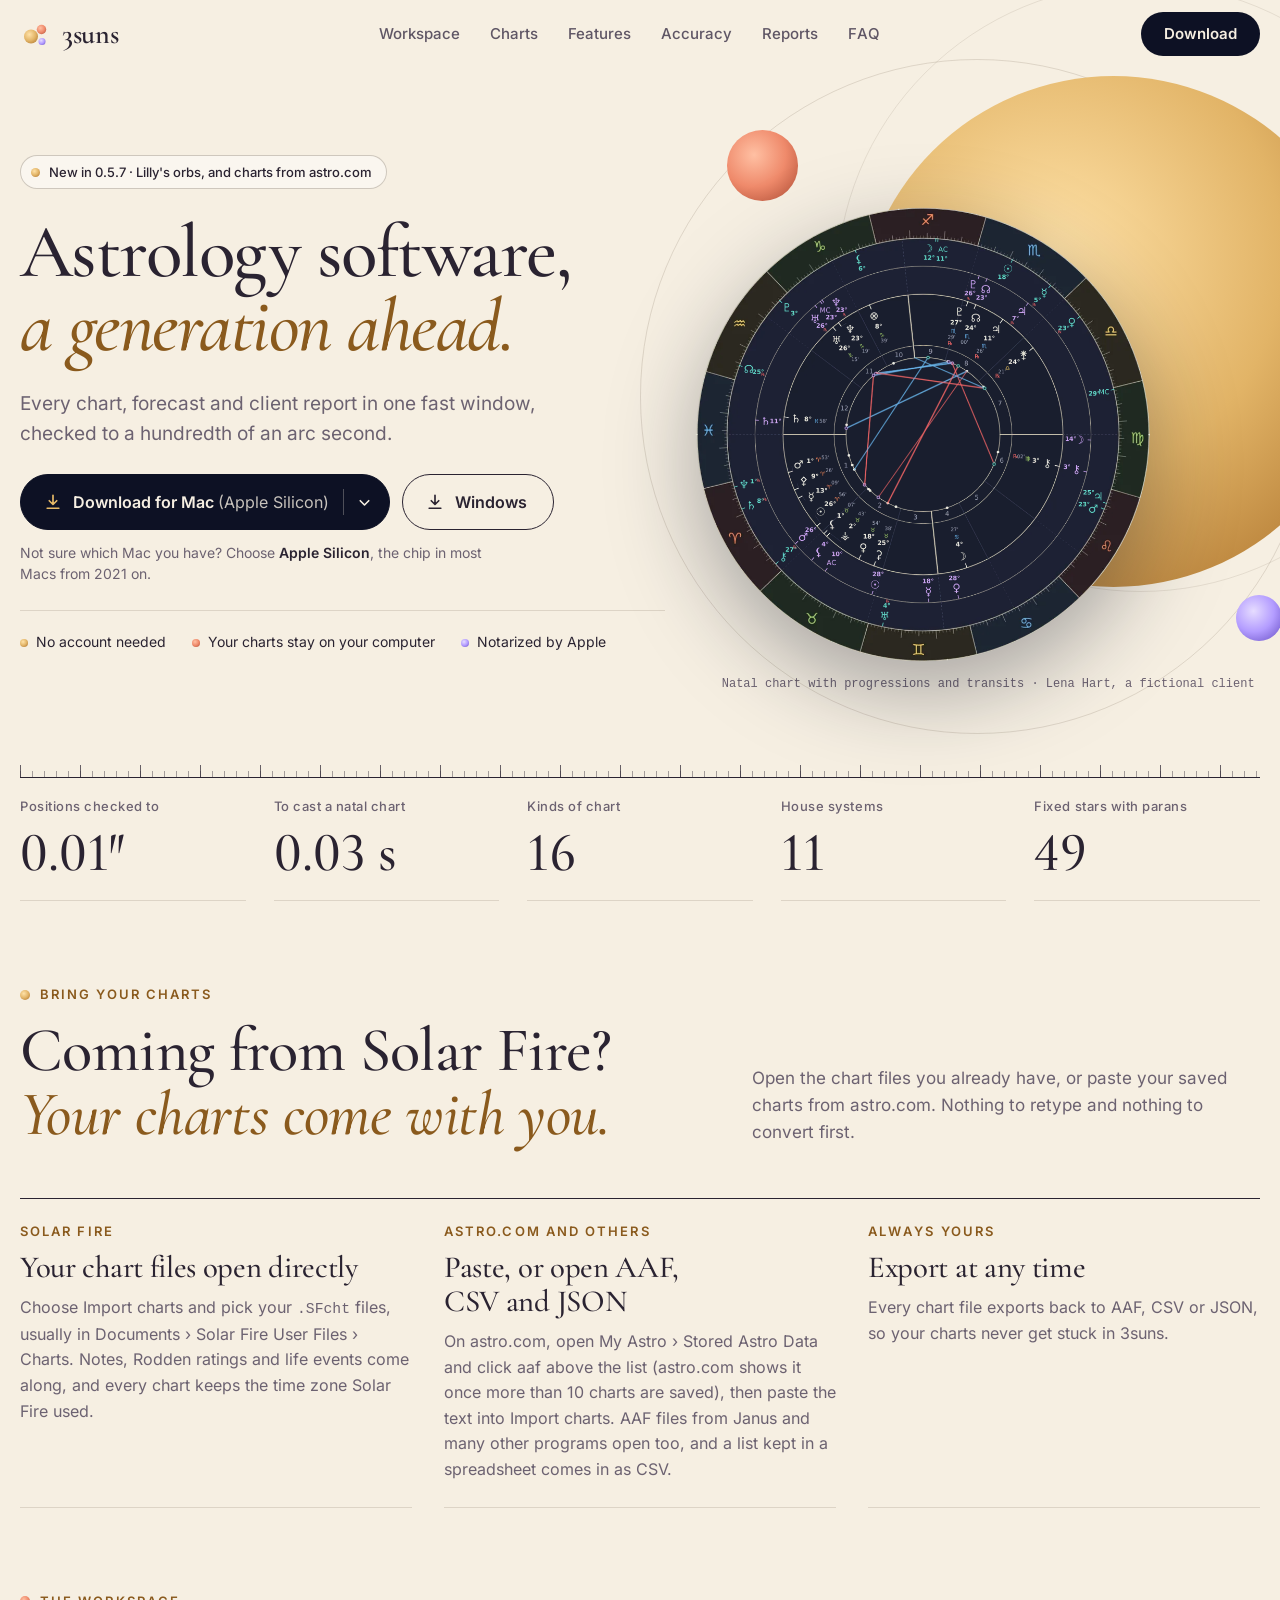
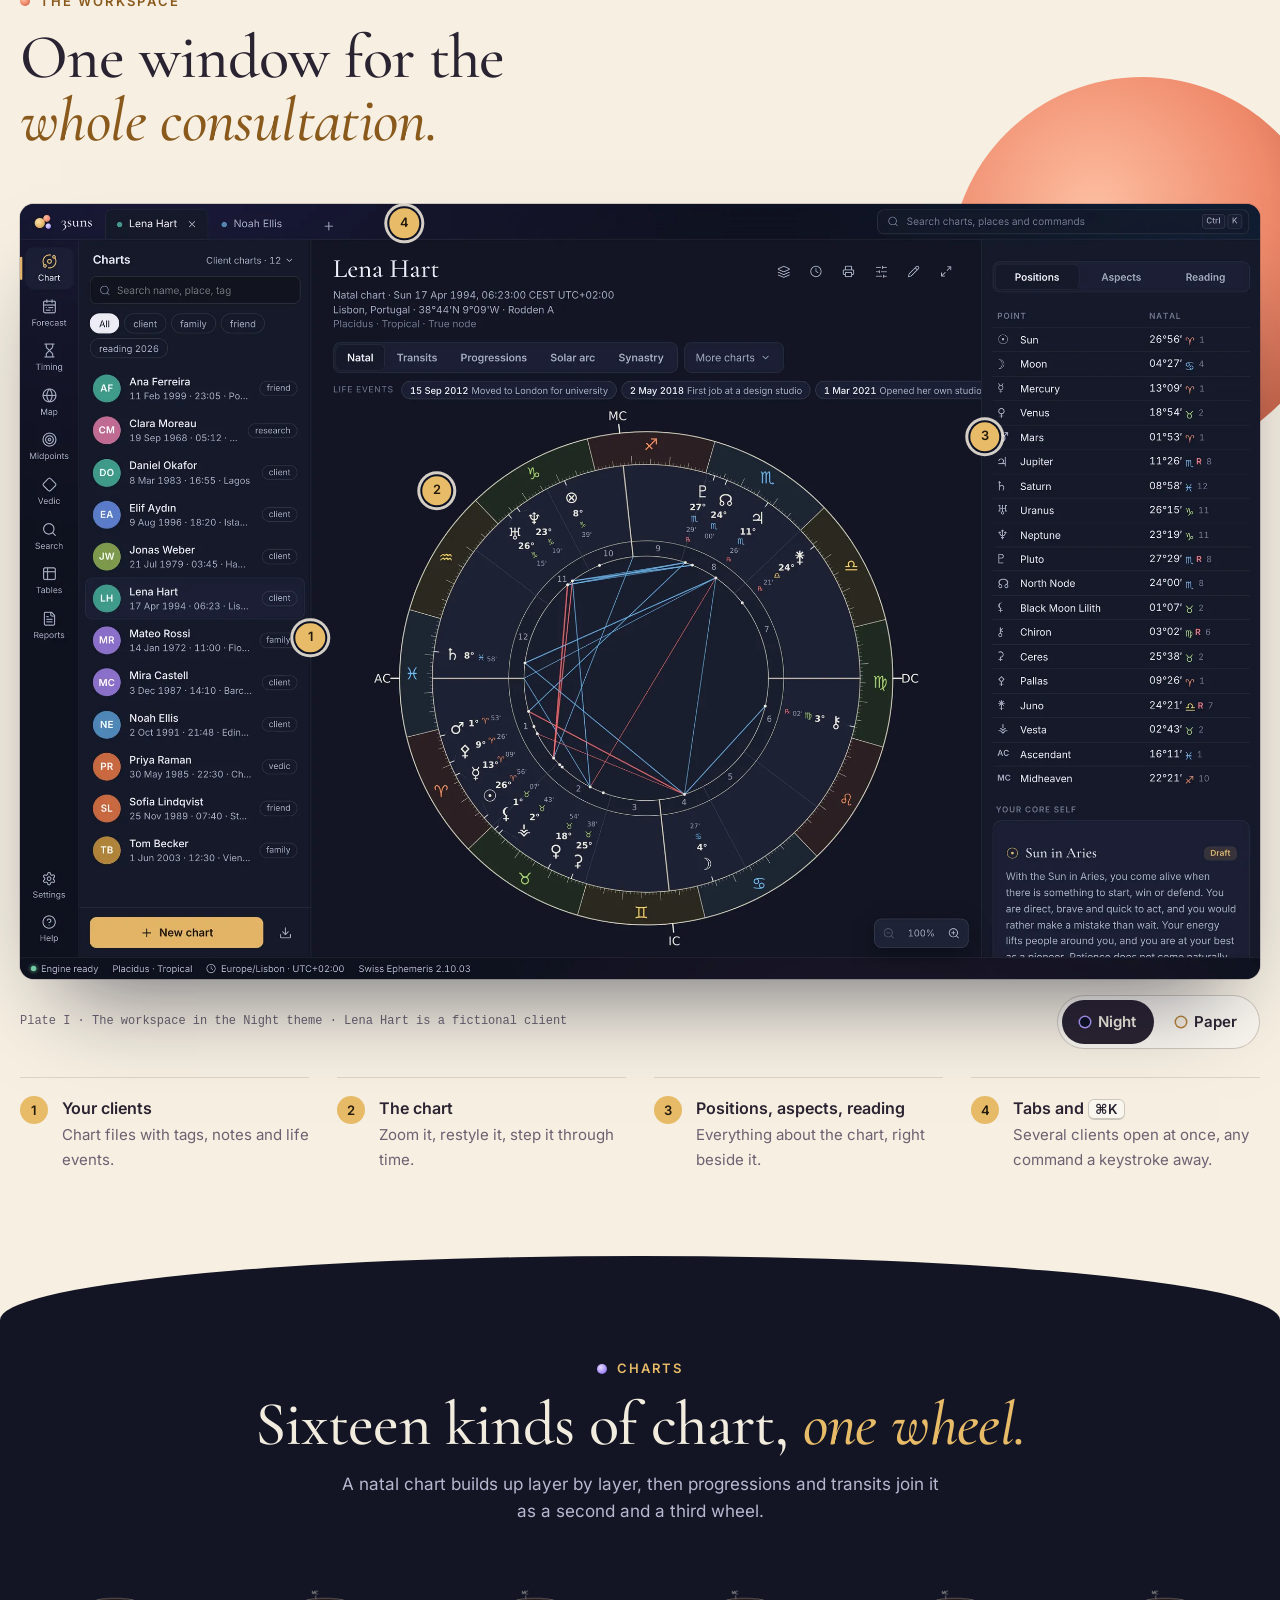
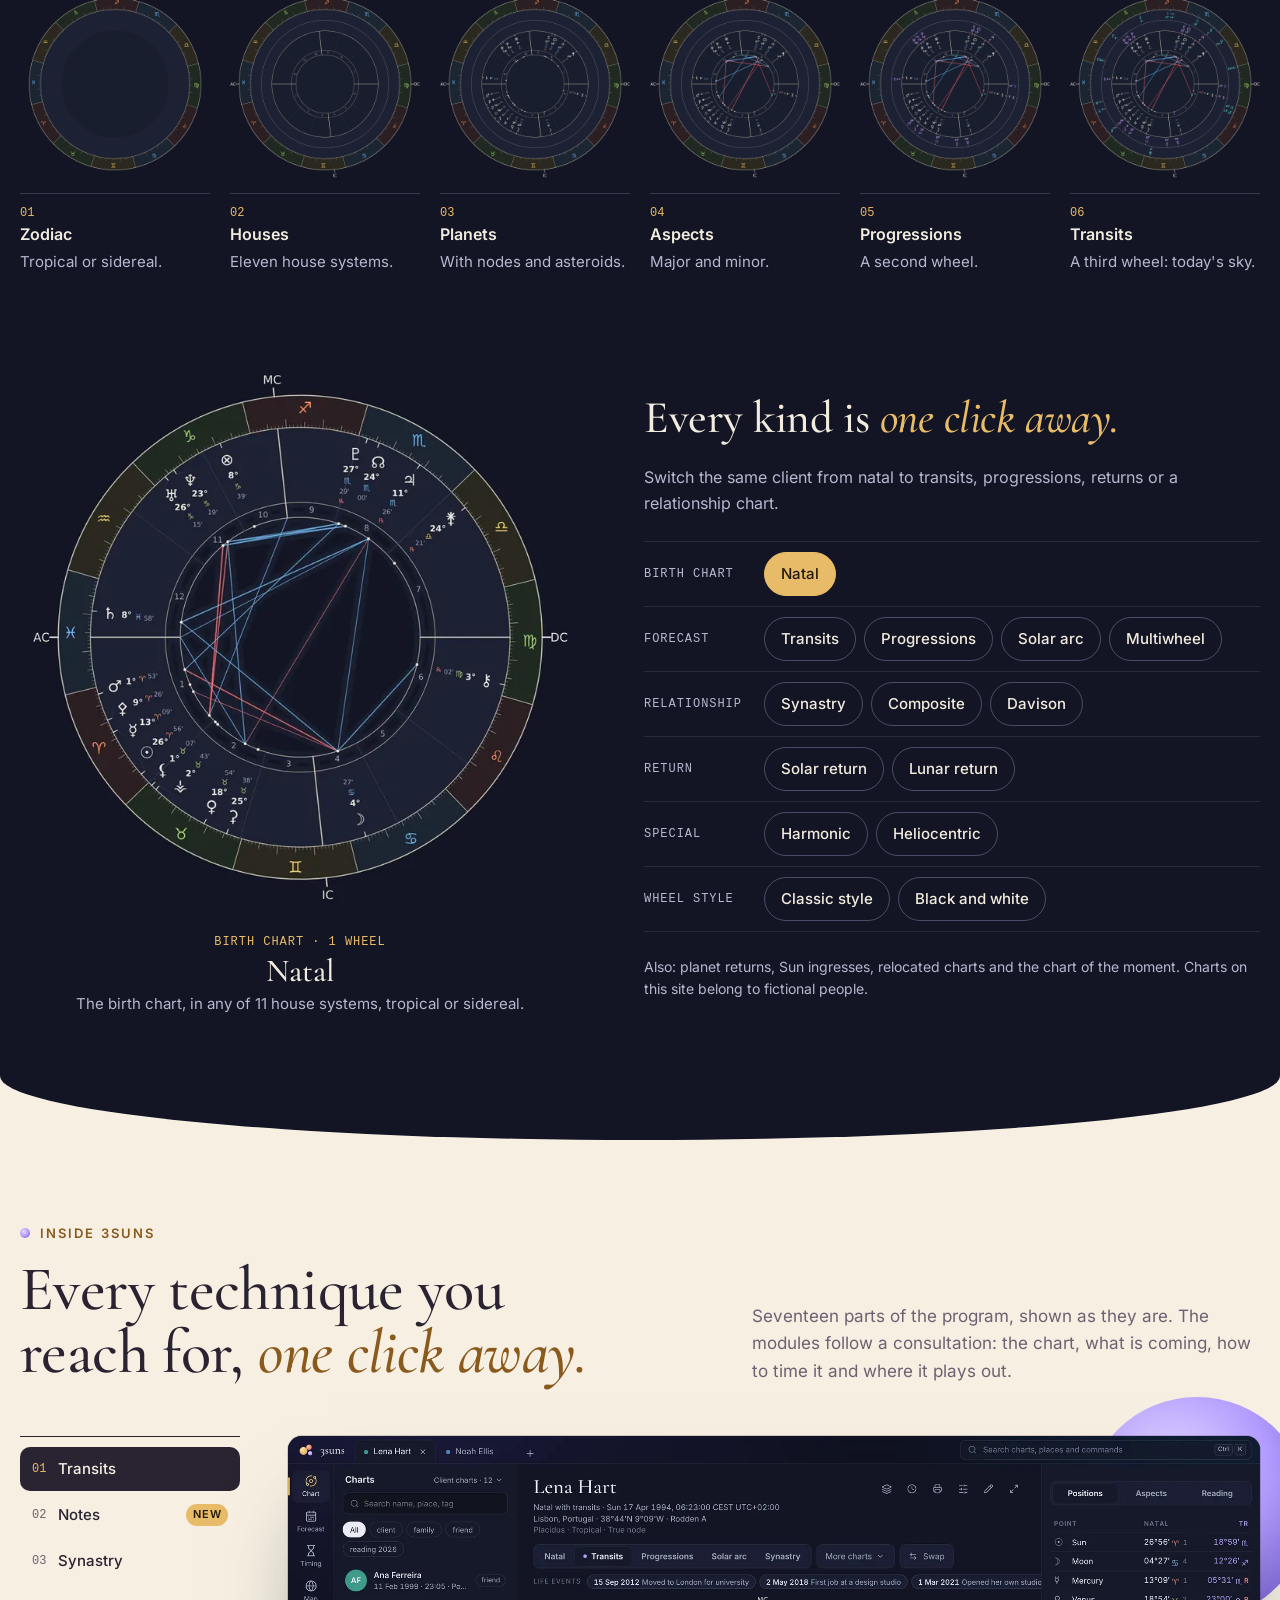
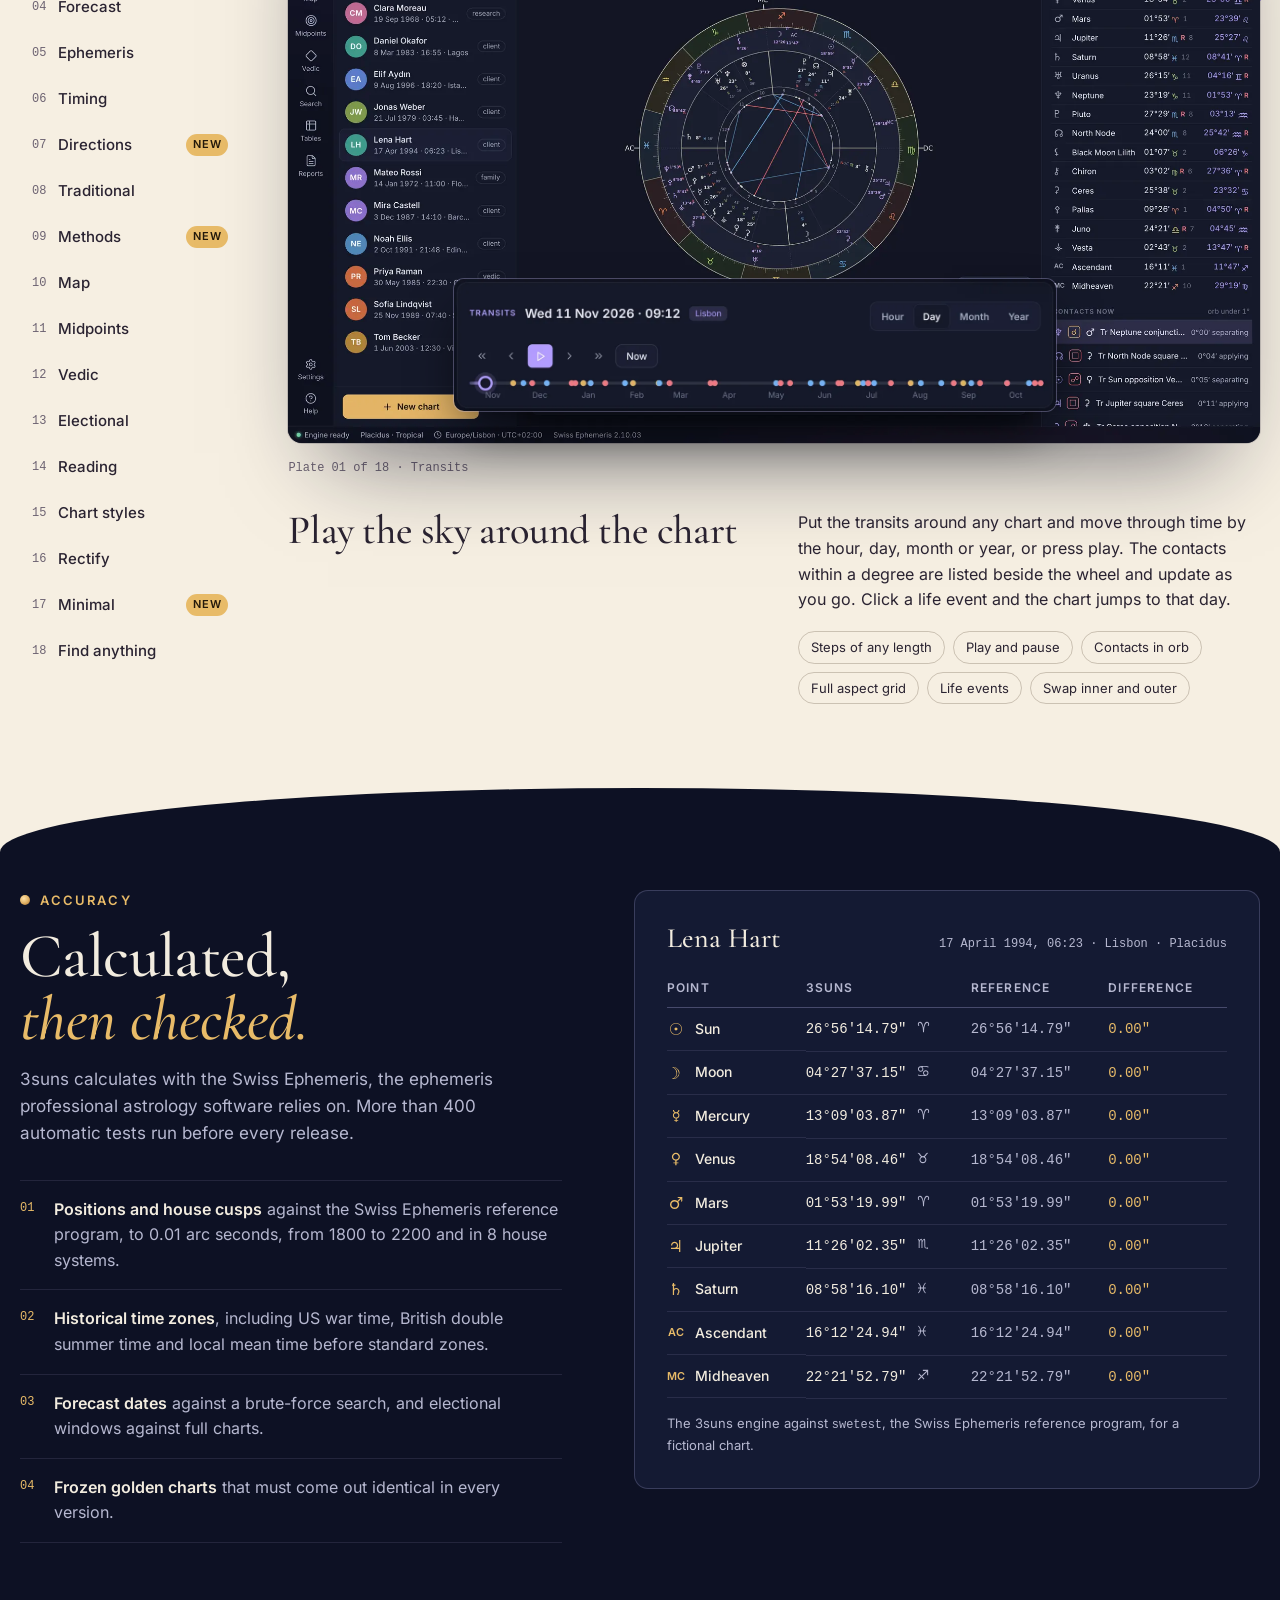
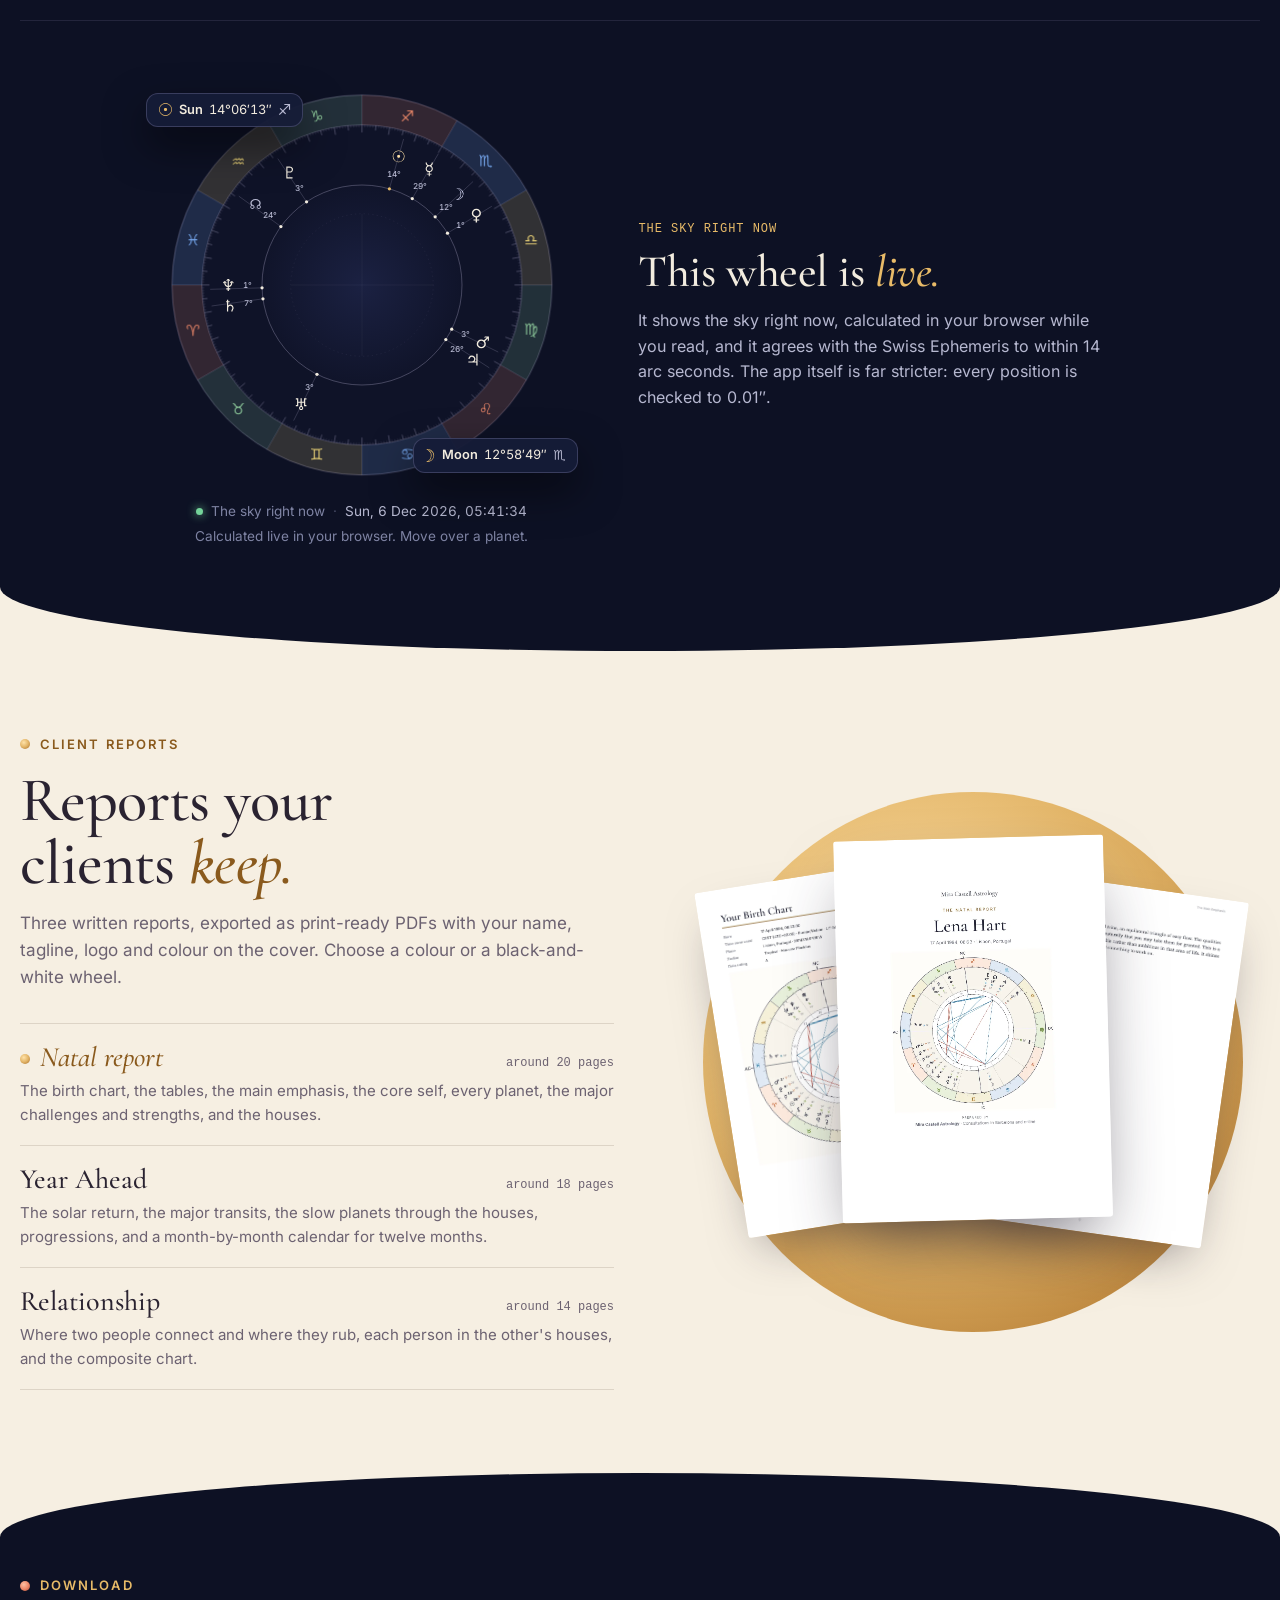
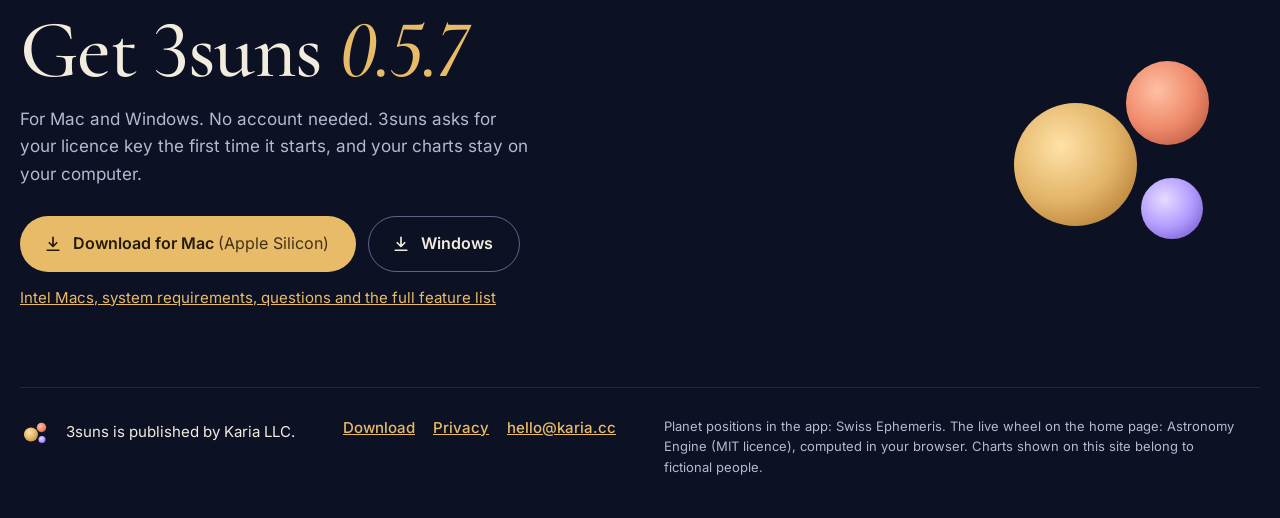
==== commit 6e6f5078: "Say that astro.com shows aaf only with more than 10 saved charts Co-Authored-By: Claude Opus 5.5 <no" ====
--- a/index.html
+++ b/index.html
@@ -136,7 +136,7 @@
       <div class="bring-item">
         <p class="bring-k">astro.com and others</p>
         <h3>Paste, or open AAF, CSV and JSON</h3>
-        <p>On astro.com, open My Astro and click aaf above your saved charts, then paste the text into Import charts. AAF files from Janus and many other programs open too, and a list kept in a spreadsheet comes in as CSV.</p>
+        <p>On astro.com, open My Astro › Stored Astro Data and click aaf above the list (astro.com shows it once more than 10 charts are saved), then paste the text into Import charts. AAF files from Janus and many other programs open too, and a list kept in a spreadsheet comes in as CSV.</p>
       </div>
       <div class="bring-item">
         <p class="bring-k">Always yours</p>
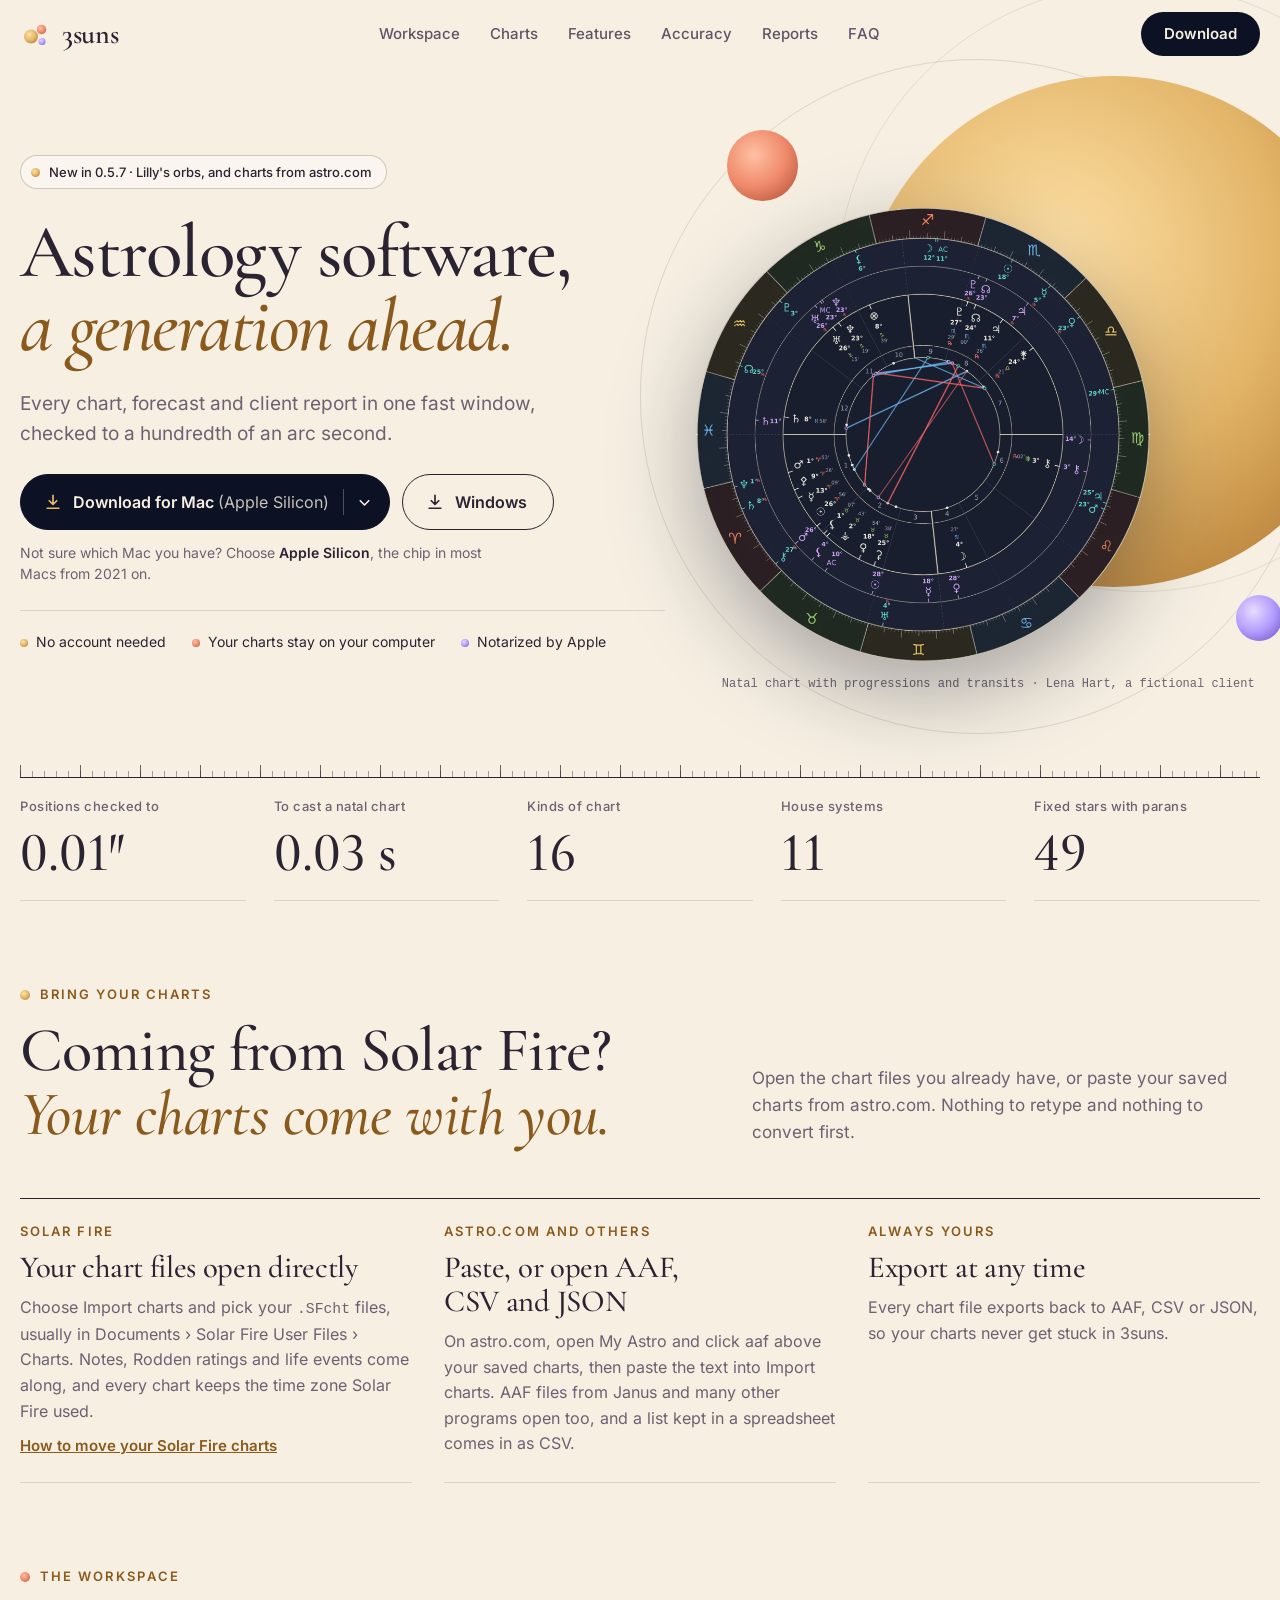
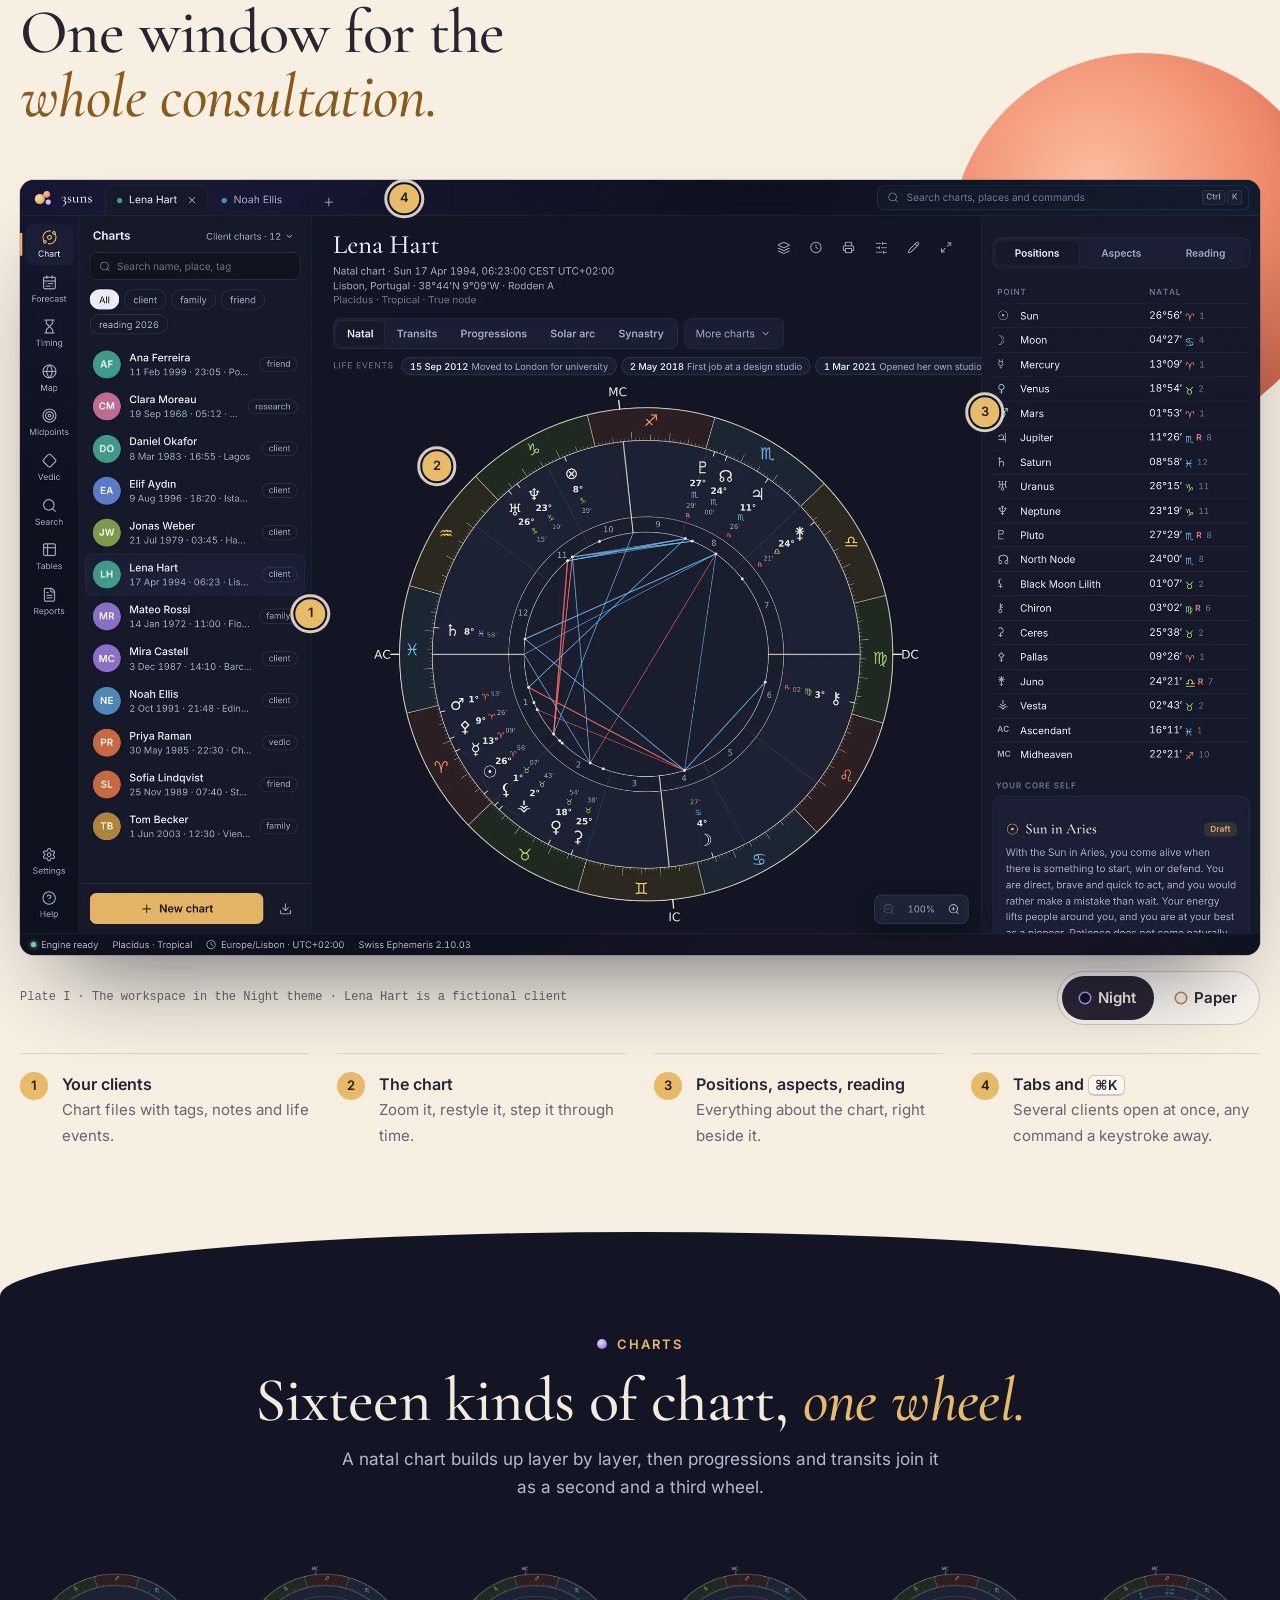
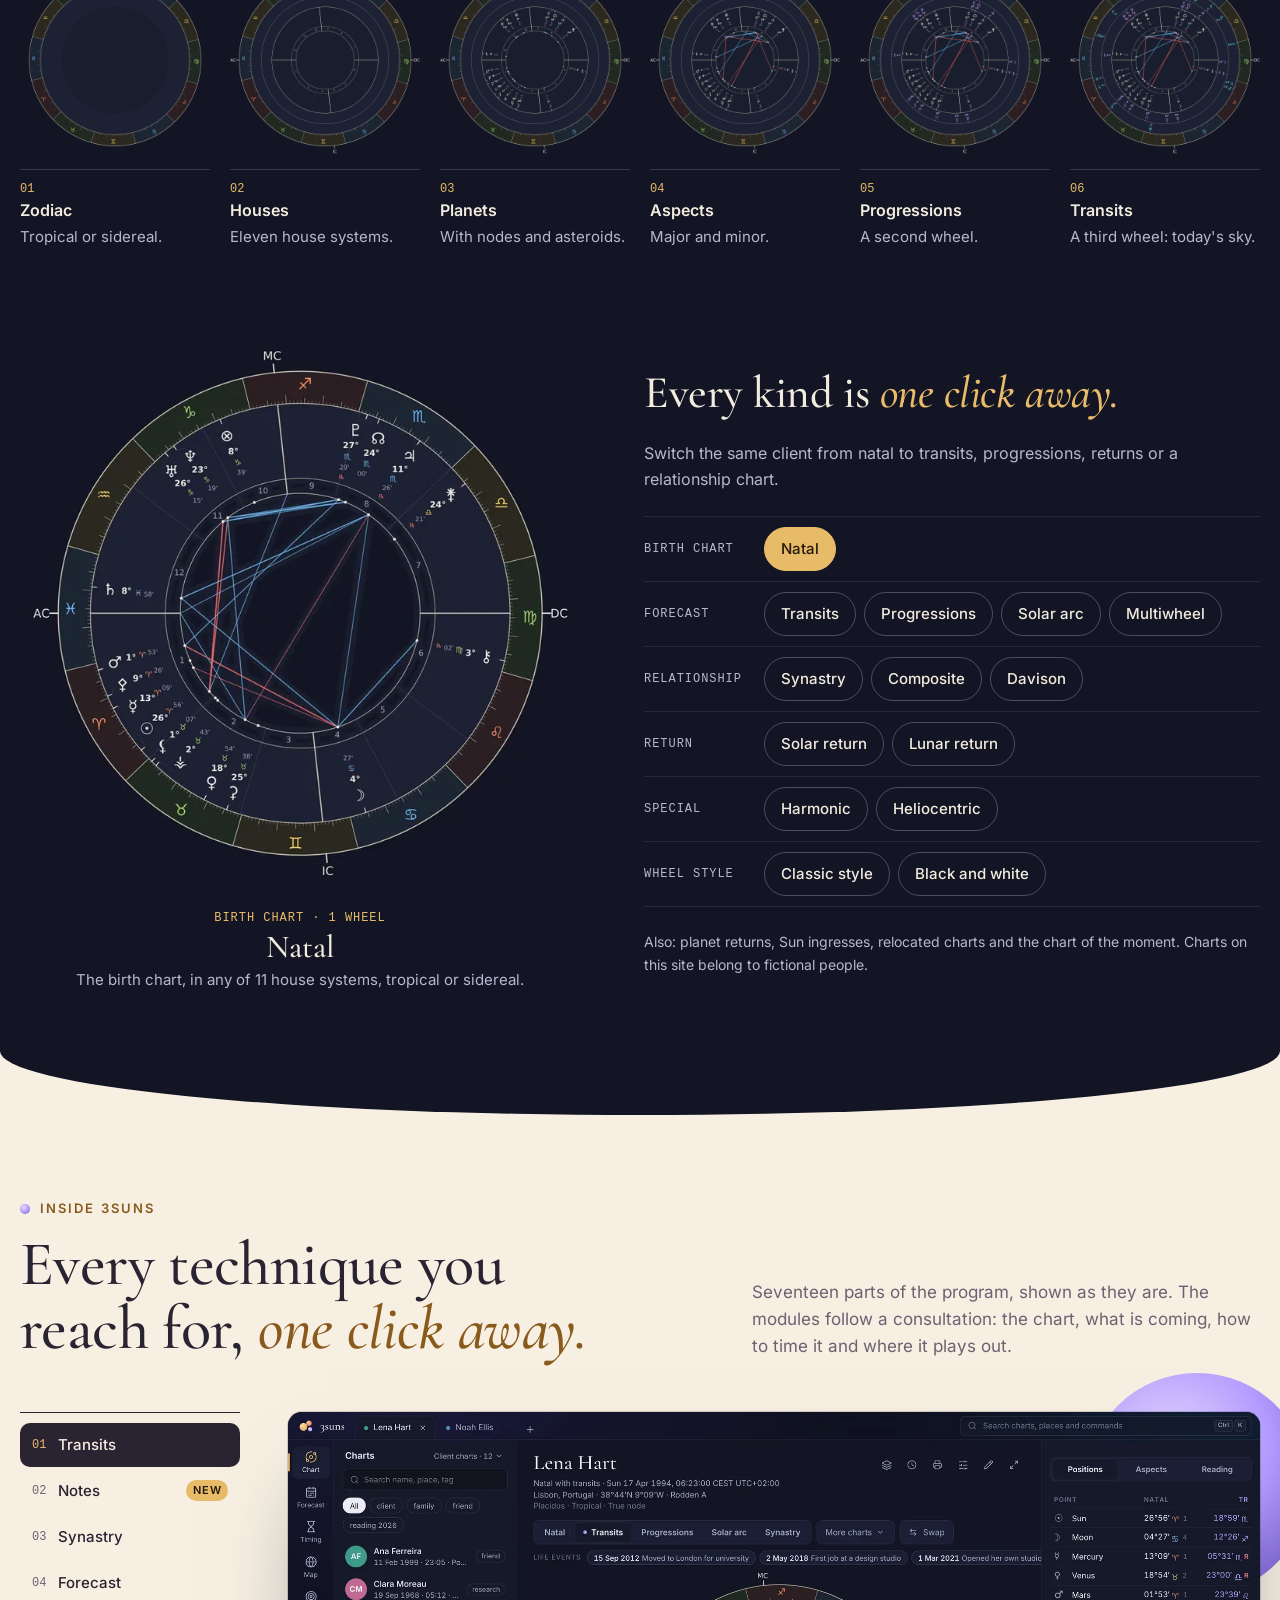
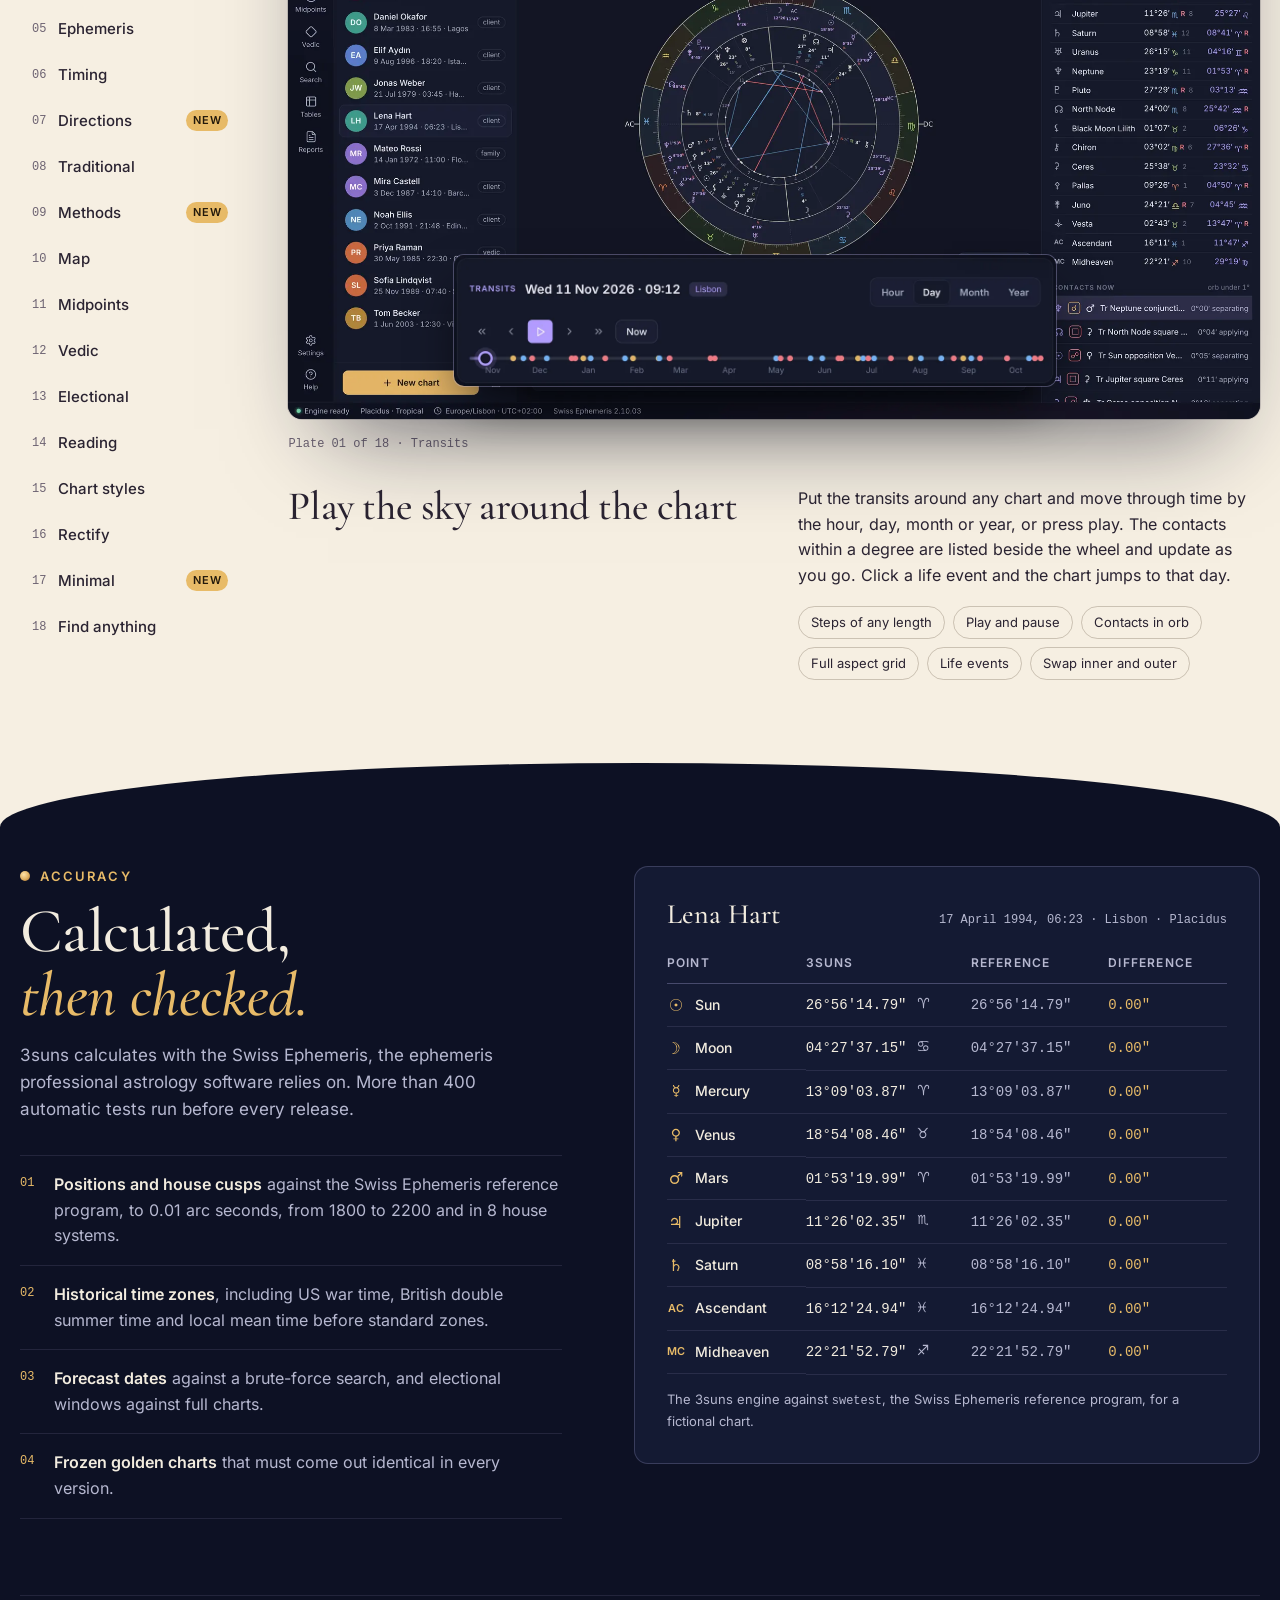
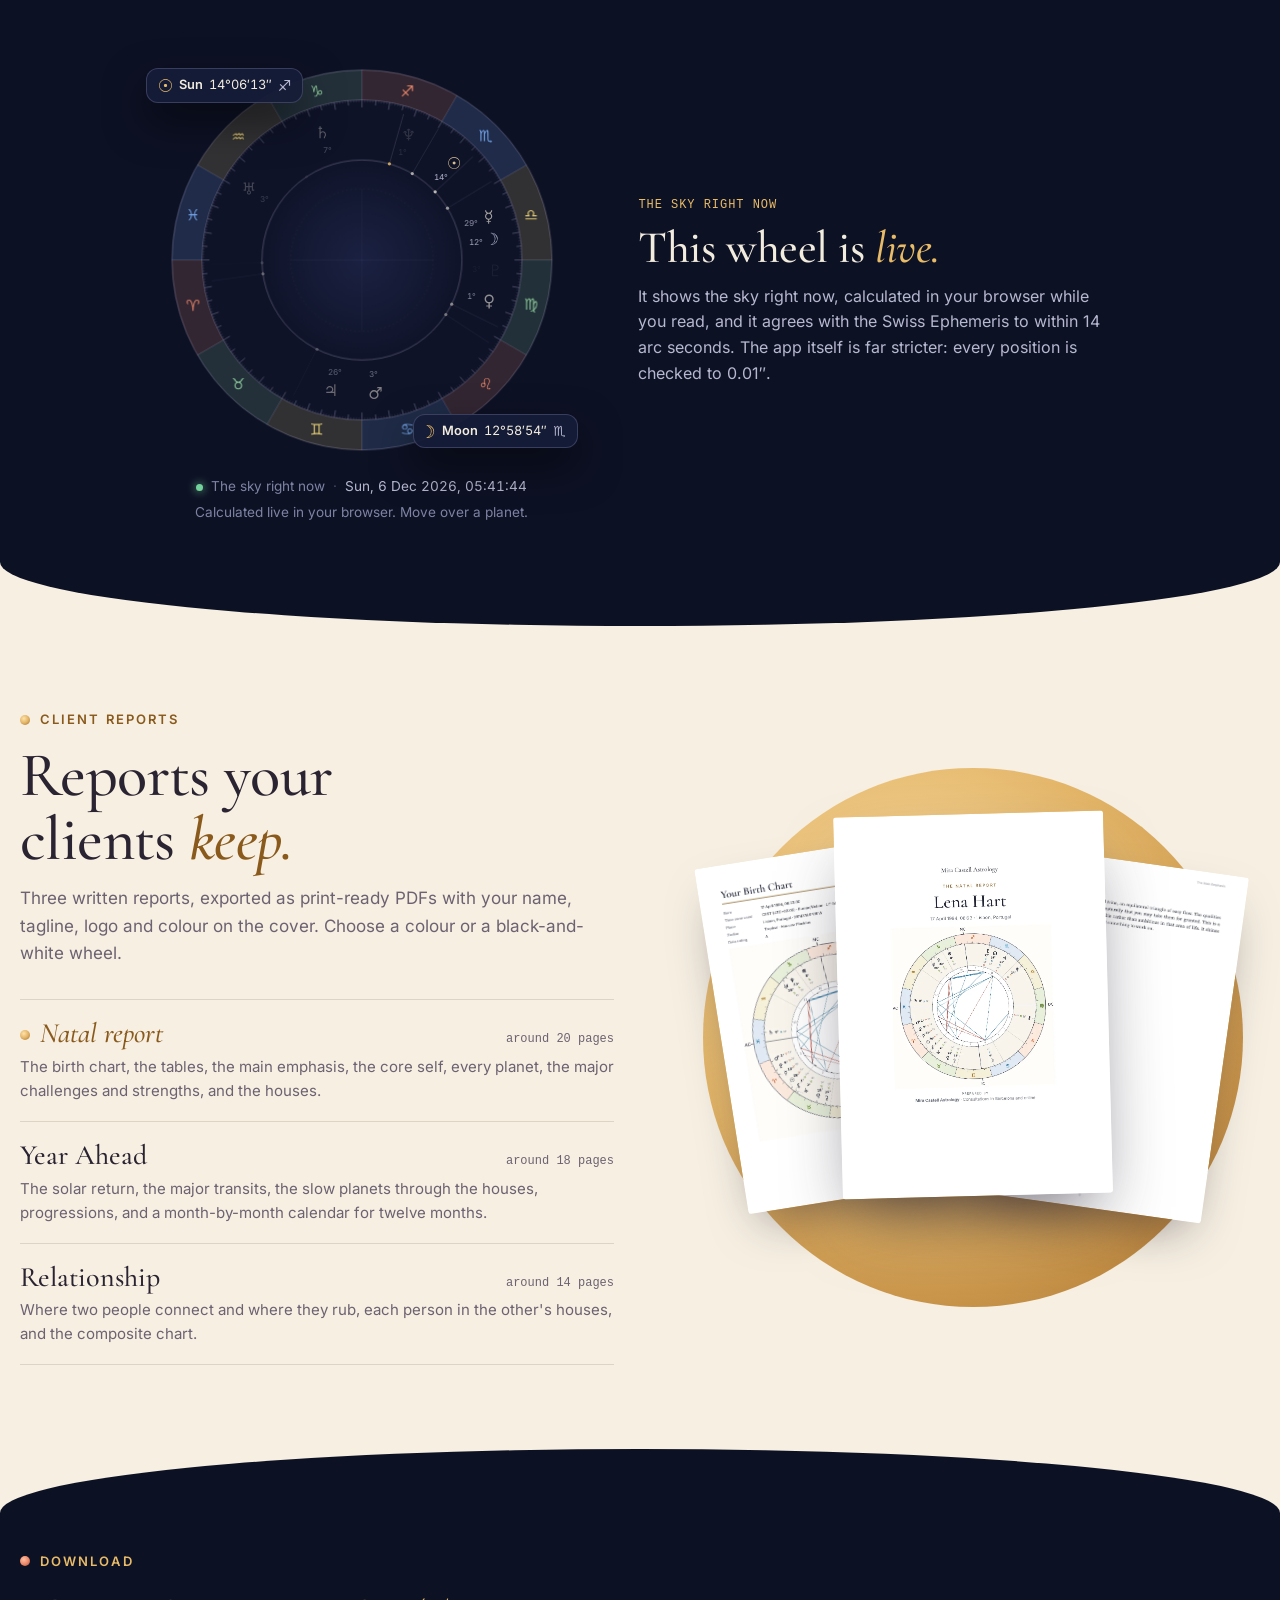
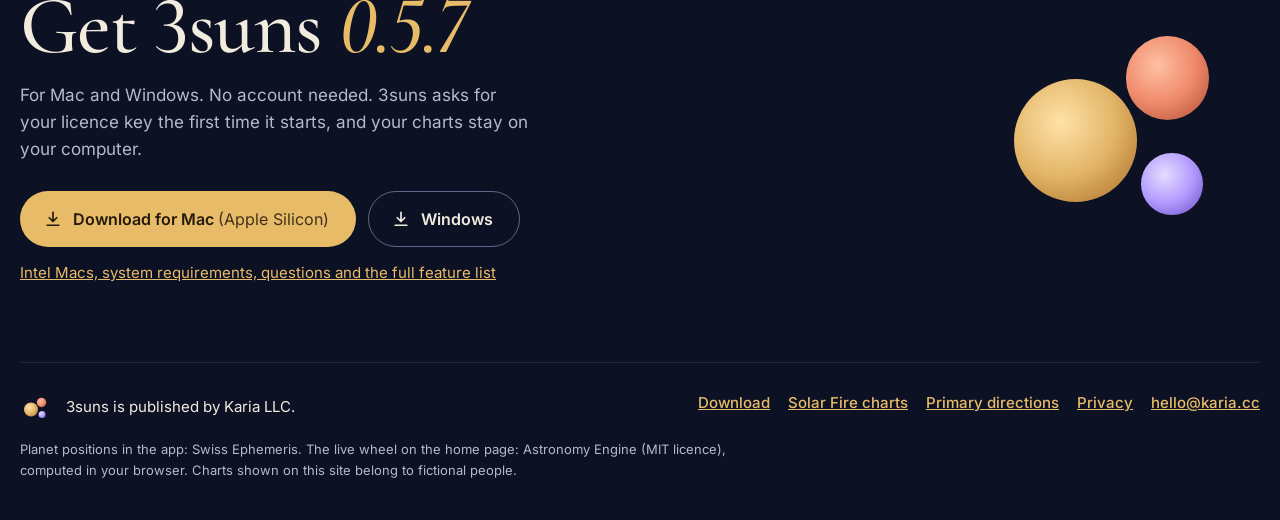
==== commit 72102b54: "Add guide pages for Solar Fire charts and primary directions Two pages for searches astrologers make" ====
--- a/index.html
+++ b/index.html
@@ -132,11 +132,12 @@
         <p class="bring-k">Solar Fire</p>
         <h3>Your chart files open directly</h3>
         <p>Choose Import charts and pick your <code>.SFcht</code> files, usually in Documents › Solar Fire User Files › Charts. Notes, Rodden ratings and life events come along, and every chart keeps the time zone Solar Fire used.</p>
+        <p class="bring-more"><a href="/solar-fire">How to move your Solar Fire charts</a></p>
       </div>
       <div class="bring-item">
         <p class="bring-k">astro.com and others</p>
         <h3>Paste, or open AAF, CSV and JSON</h3>
-        <p>On astro.com, open My Astro › Stored Astro Data and click aaf above the list (astro.com shows it once more than 10 charts are saved), then paste the text into Import charts. AAF files from Janus and many other programs open too, and a list kept in a spreadsheet comes in as CSV.</p>
+        <p>On astro.com, open My Astro and click aaf above your saved charts, then paste the text into Import charts. AAF files from Janus and many other programs open too, and a list kept in a spreadsheet comes in as CSV.</p>
       </div>
       <div class="bring-item">
         <p class="bring-k">Always yours</p>
@@ -347,6 +348,7 @@
             <div>
               <p>Placidus semi-arc, Placidus under the pole and Regiomontanus in zodiaco; Placidus, Regiomontanus and Campanus in mundo. Naibod, Ptolemy, Cardan, your own rate or the true solar arc, direct and converse. Take the aspects on the ecliptic, with the planet's latitude or by Bianchini's rule, add the Part of Fortune, antiscia and fixed stars, and see the speculum behind every arc.</p>
               <ul class="chips"><li>In zodiaco</li><li>In mundo</li><li>Converse</li><li>Bianchini</li><li>Fixed stars</li><li>Speculum</li><li>CSV export</li></ul>
+              <p class="panel-more"><a href="/primary-directions">Every method, key and option</a></p>
             </div>
           </div>
         </article>
@@ -620,6 +622,8 @@
       </div>
       <ul class="foot-links">
         <li><a href="/download">Download</a></li>
+        <li><a href="/solar-fire">Solar Fire charts</a></li>
+        <li><a href="/primary-directions">Primary directions</a></li>
         <li><a href="/privacy">Privacy</a></li>
         <li class="needs-contact" hidden><a data-contact href="#"></a></li>
       </ul>
--- a/css/site.css
+++ b/css/site.css
@@ -557,3 +557,23 @@
 @media (prefers-reduced-motion: reduce) {
   *, *::before, *::after { animation-duration: 0.001ms !important; animation-delay: 0ms !important; animation-iteration-count: 1 !important; transition-duration: 0.001ms !important; }
 }
+
+/* guide pages (/solar-fire, /primary-directions): the legal column with numbered steps, screens, a table and questions */
+.guide-steps { margin: 12px 0 14px; padding-left: 1.4em; display: grid; gap: 10px; }
+.guide-steps li { padding-left: 4px; color: var(--paper-ink-2); line-height: 1.65; }
+.guide-steps li::marker { color: var(--paper-accent); font-weight: 600; }
+.guide-steps b { color: var(--paper-ink); font-weight: 600; }
+.guide-fig { margin: 32px 0 8px; }
+.guide-fig figcaption { margin-top: 12px; font-size: 0.9375rem; color: var(--paper-ink-2); }
+.guide-table { margin: 12px 0 14px; overflow-x: auto; border: 1px solid var(--paper-line); border-radius: var(--radius); background: var(--paper-hi); }
+.guide-table table { width: 100%; border-collapse: collapse; font-size: 0.9375rem; }
+.guide-table th, .guide-table td { padding: 12px 16px; text-align: left; vertical-align: top; border-top: 1px solid var(--paper-line); color: var(--paper-ink-2); line-height: 1.5; }
+.guide-table thead th { border-top: 0; color: var(--paper-ink); font-weight: 600; }
+.guide-table tbody th { color: var(--paper-ink); font-weight: 600; }
+.guide-table td:nth-child(2) { white-space: nowrap; font-style: italic; }
+.guide-faq { margin-top: 8px; }
+.guide .faq-list summary { font-size: 1.3125rem; }
+.guide code { font-size: 0.9em; }
+.guide-fine { margin-top: 40px; font-size: 0.875rem; }
+.bring-item p.bring-more, .panel-more { font-size: 0.9375rem; font-weight: 600; }
+.panel-more { margin-top: 14px; }
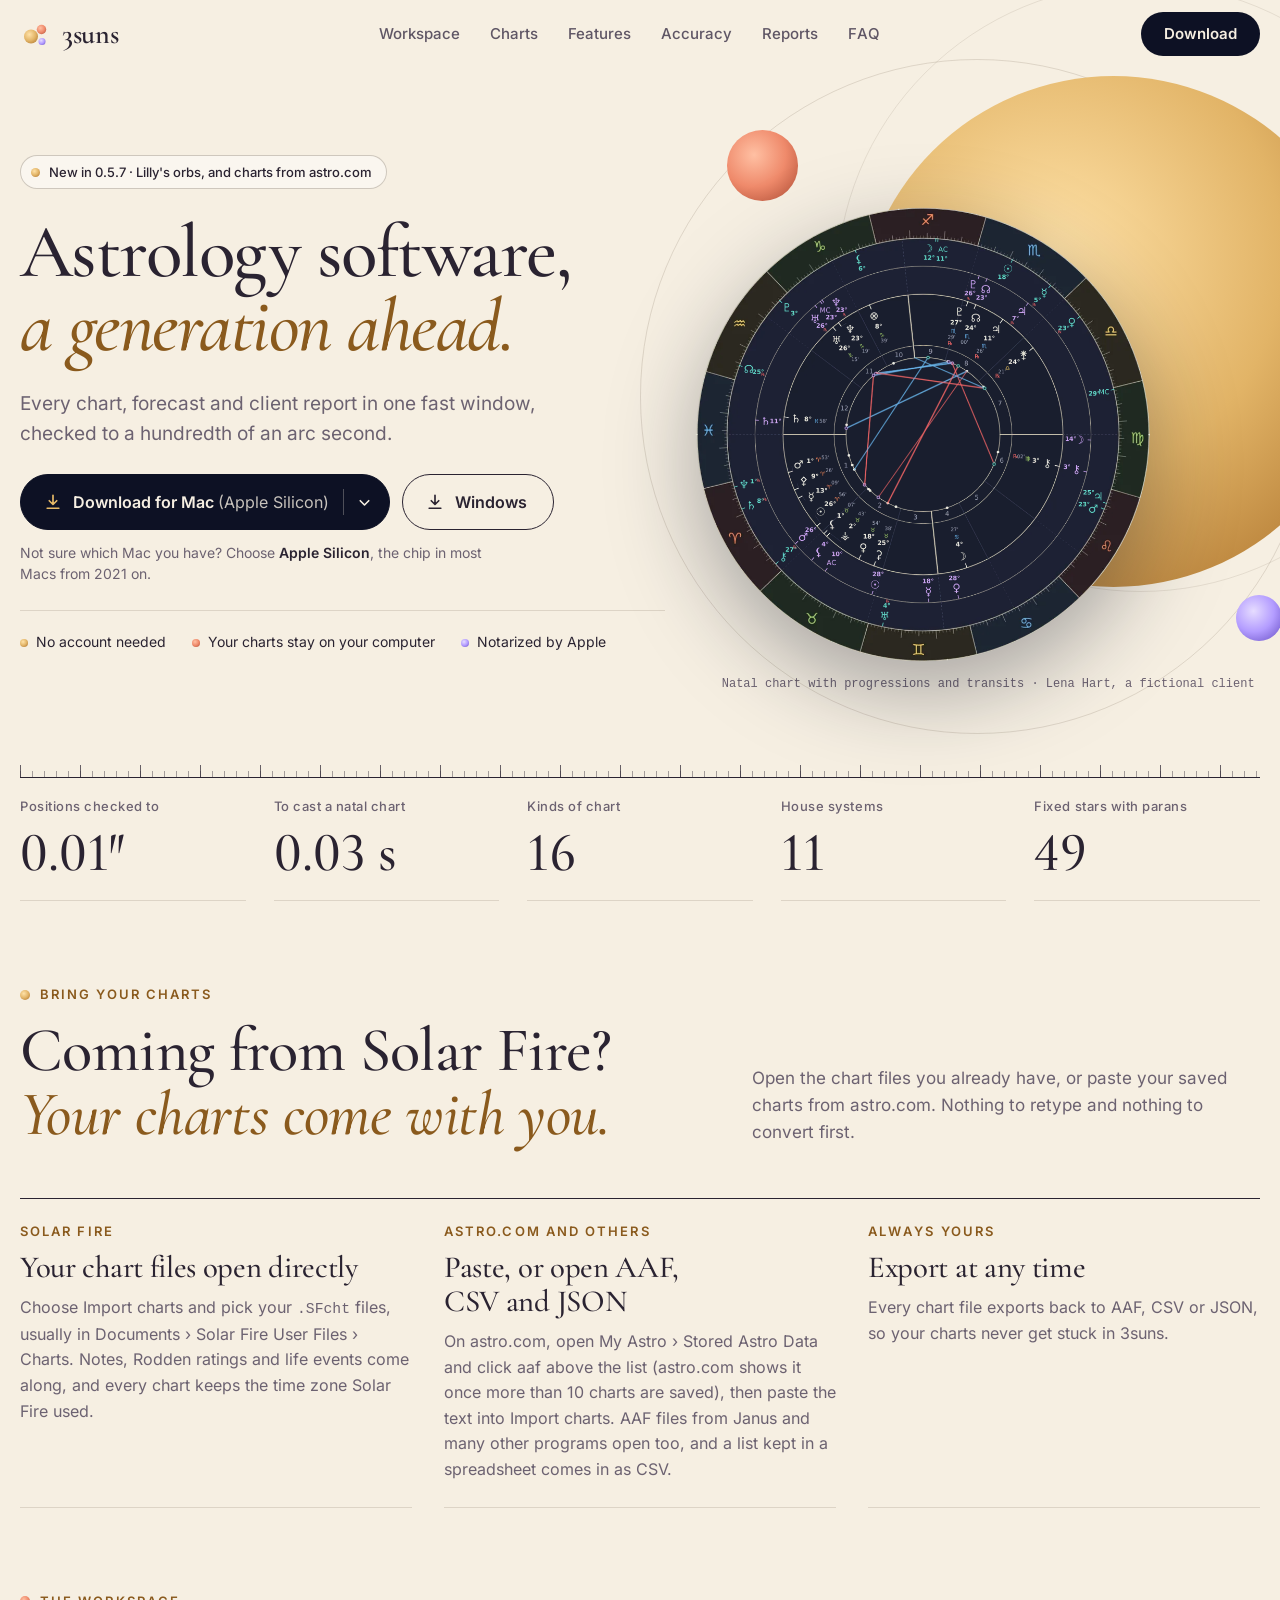
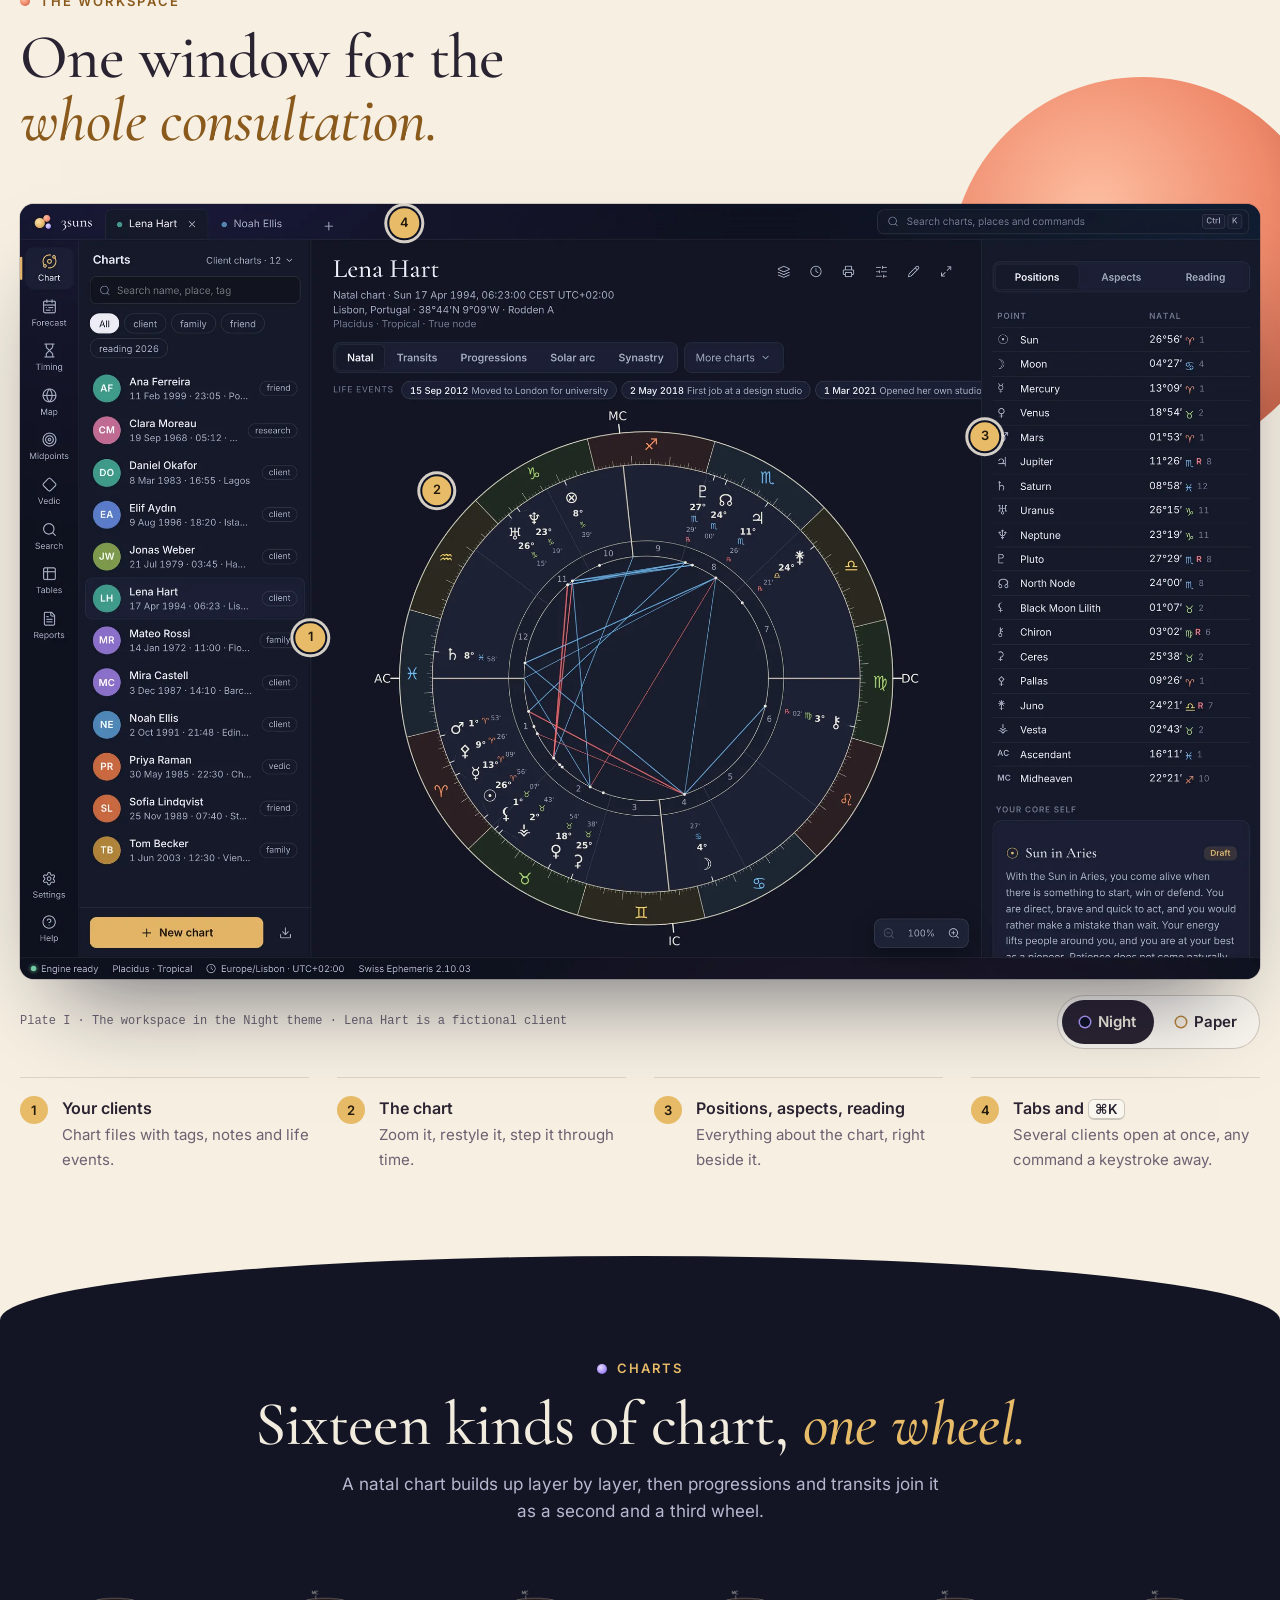
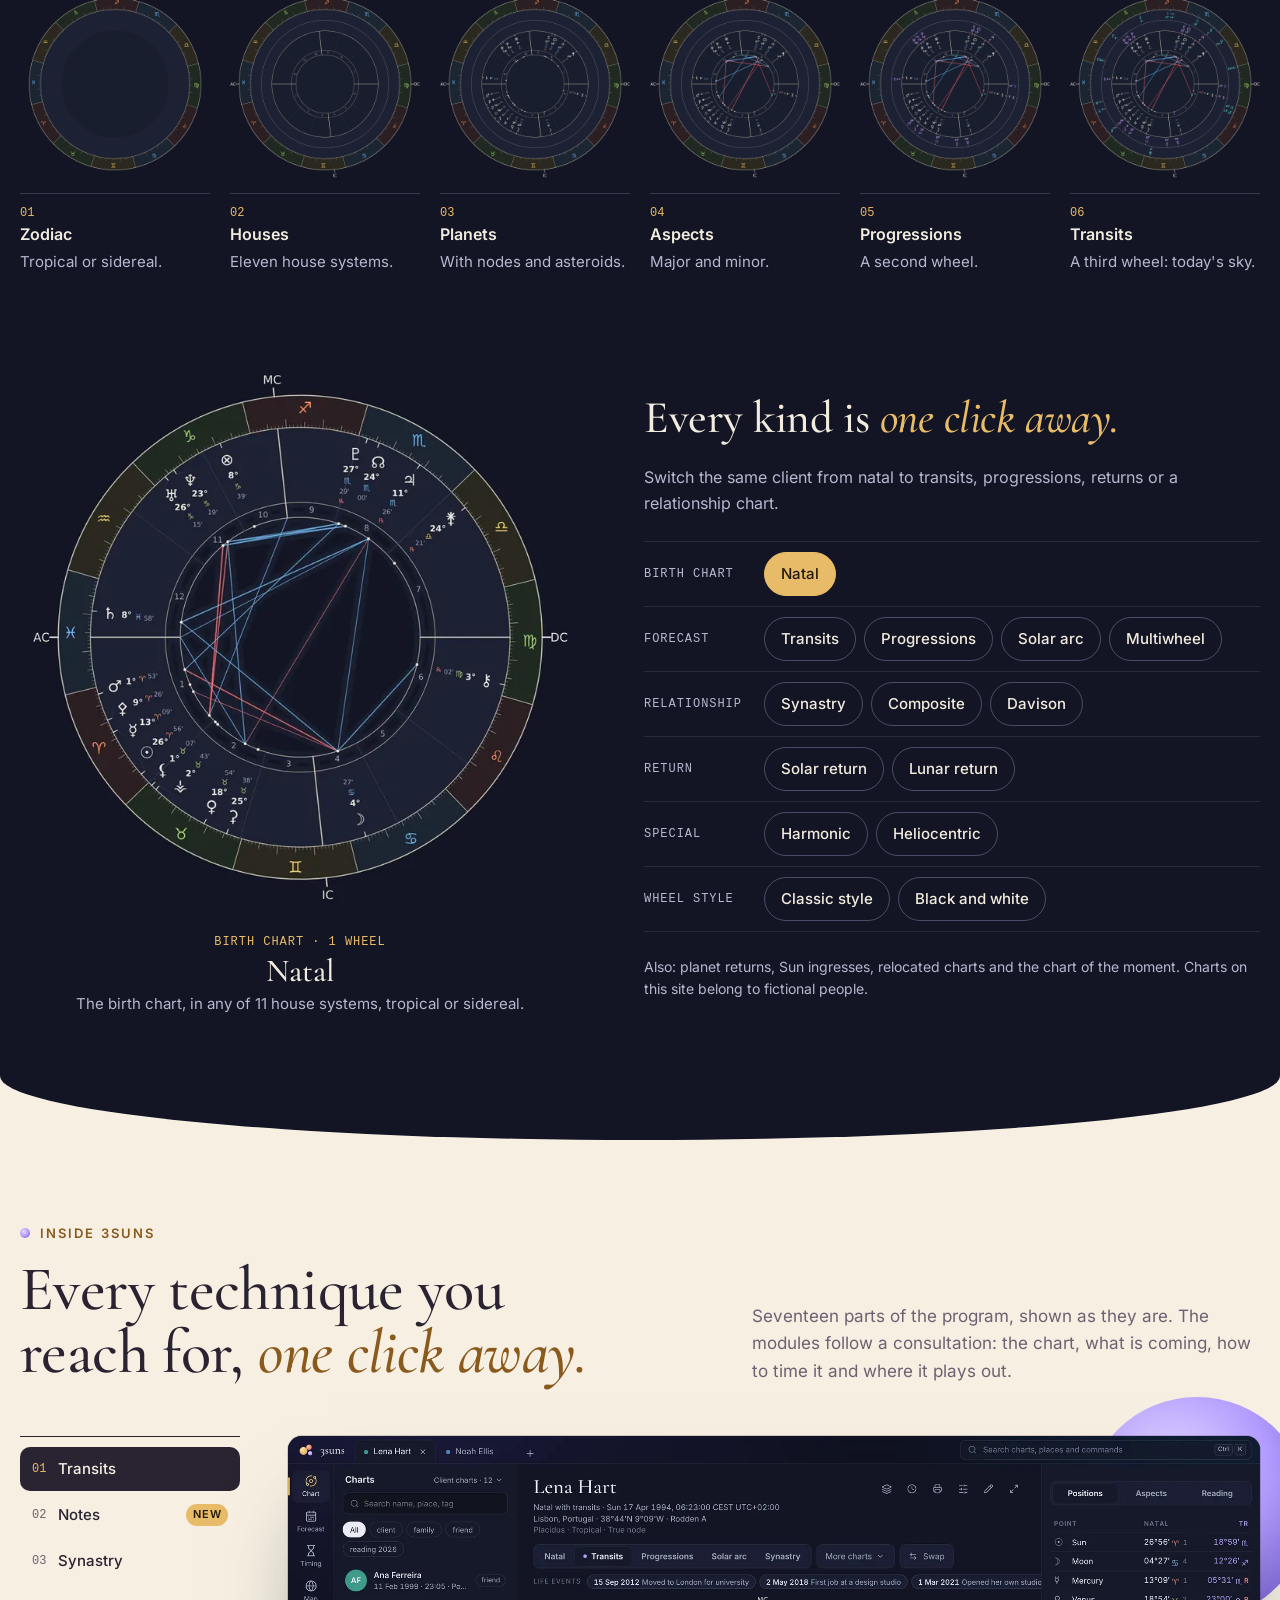
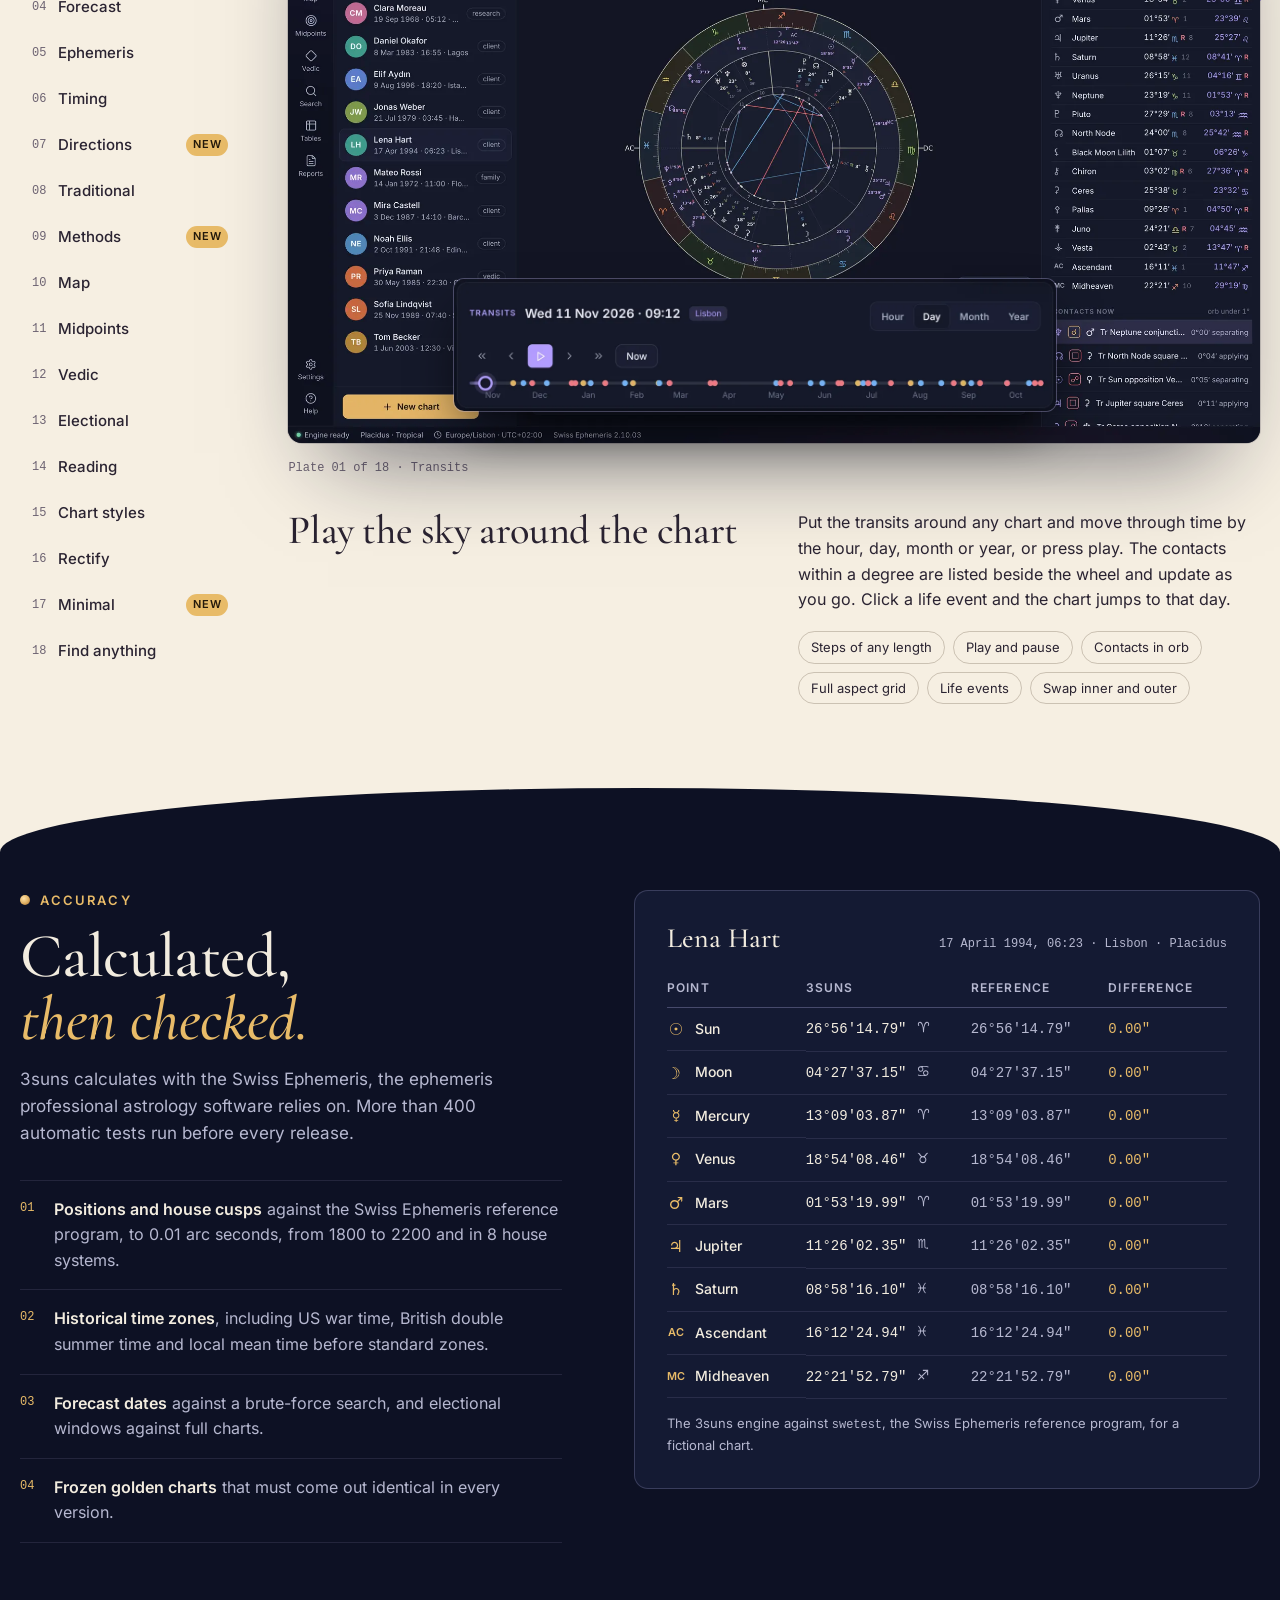
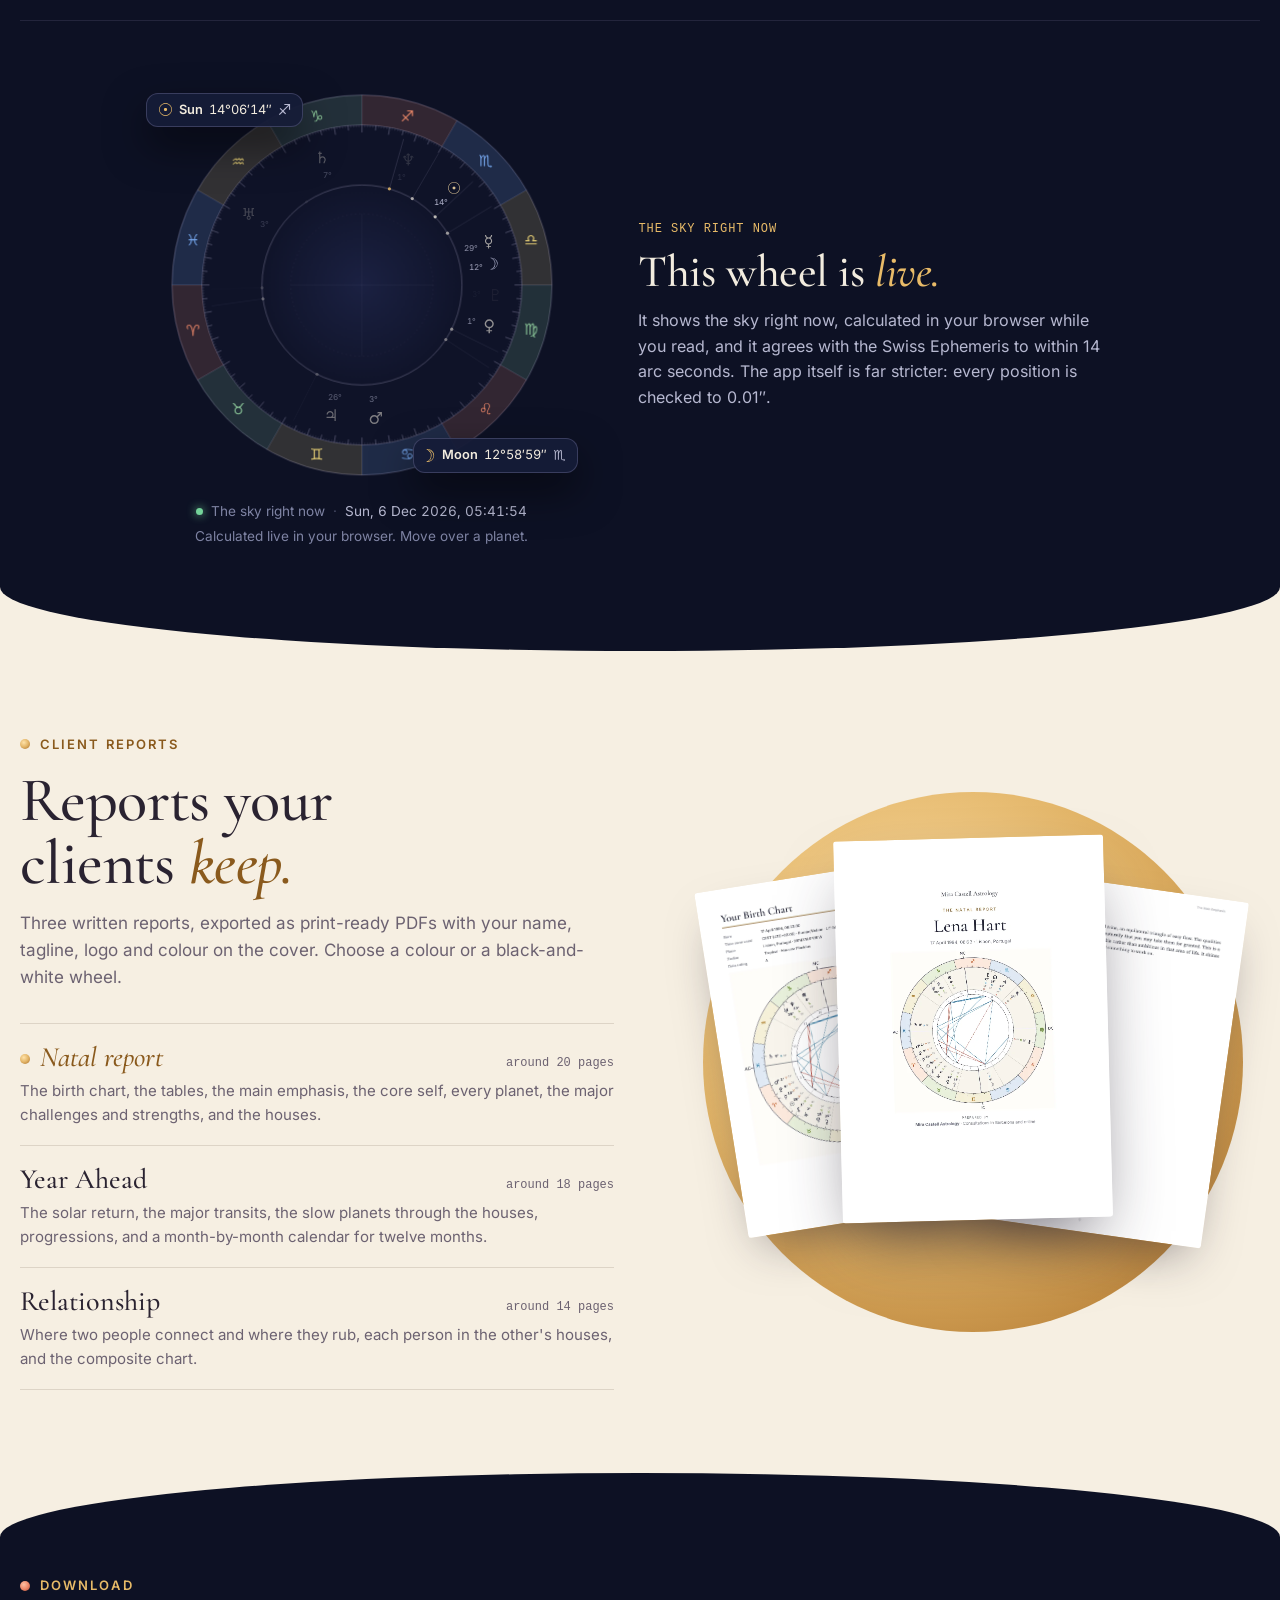
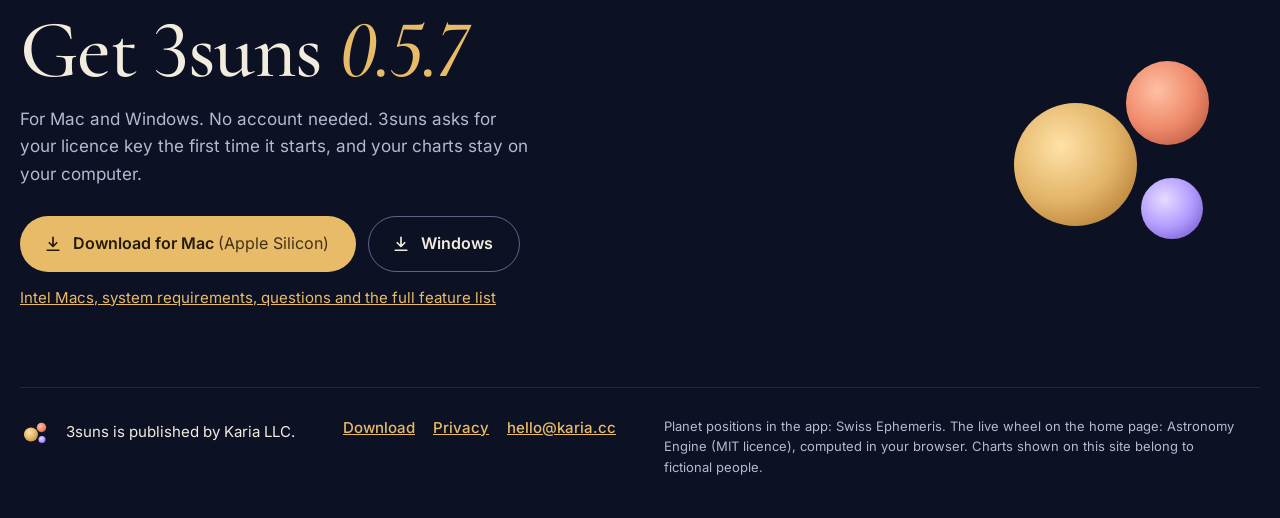
==== commit 97361bc9: "Merge 6e6f50781deb66cfdfd836396f5cd59bd70f1617 into ee19a48295b8f85387d828ffef5eeb03c3379937" ====
--- a/index.html
+++ b/index.html
@@ -132,12 +132,11 @@
         <p class="bring-k">Solar Fire</p>
         <h3>Your chart files open directly</h3>
         <p>Choose Import charts and pick your <code>.SFcht</code> files, usually in Documents › Solar Fire User Files › Charts. Notes, Rodden ratings and life events come along, and every chart keeps the time zone Solar Fire used.</p>
-        <p class="bring-more"><a href="/solar-fire">How to move your Solar Fire charts</a></p>
       </div>
       <div class="bring-item">
         <p class="bring-k">astro.com and others</p>
         <h3>Paste, or open AAF, CSV and JSON</h3>
-        <p>On astro.com, open My Astro and click aaf above your saved charts, then paste the text into Import charts. AAF files from Janus and many other programs open too, and a list kept in a spreadsheet comes in as CSV.</p>
+        <p>On astro.com, open My Astro › Stored Astro Data and click aaf above the list (astro.com shows it once more than 10 charts are saved), then paste the text into Import charts. AAF files from Janus and many other programs open too, and a list kept in a spreadsheet comes in as CSV.</p>
       </div>
       <div class="bring-item">
         <p class="bring-k">Always yours</p>
@@ -348,7 +347,6 @@
             <div>
               <p>Placidus semi-arc, Placidus under the pole and Regiomontanus in zodiaco; Placidus, Regiomontanus and Campanus in mundo. Naibod, Ptolemy, Cardan, your own rate or the true solar arc, direct and converse. Take the aspects on the ecliptic, with the planet's latitude or by Bianchini's rule, add the Part of Fortune, antiscia and fixed stars, and see the speculum behind every arc.</p>
               <ul class="chips"><li>In zodiaco</li><li>In mundo</li><li>Converse</li><li>Bianchini</li><li>Fixed stars</li><li>Speculum</li><li>CSV export</li></ul>
-              <p class="panel-more"><a href="/primary-directions">Every method, key and option</a></p>
             </div>
           </div>
         </article>
@@ -622,8 +620,6 @@
       </div>
       <ul class="foot-links">
         <li><a href="/download">Download</a></li>
-        <li><a href="/solar-fire">Solar Fire charts</a></li>
-        <li><a href="/primary-directions">Primary directions</a></li>
         <li><a href="/privacy">Privacy</a></li>
         <li class="needs-contact" hidden><a data-contact href="#"></a></li>
       </ul>
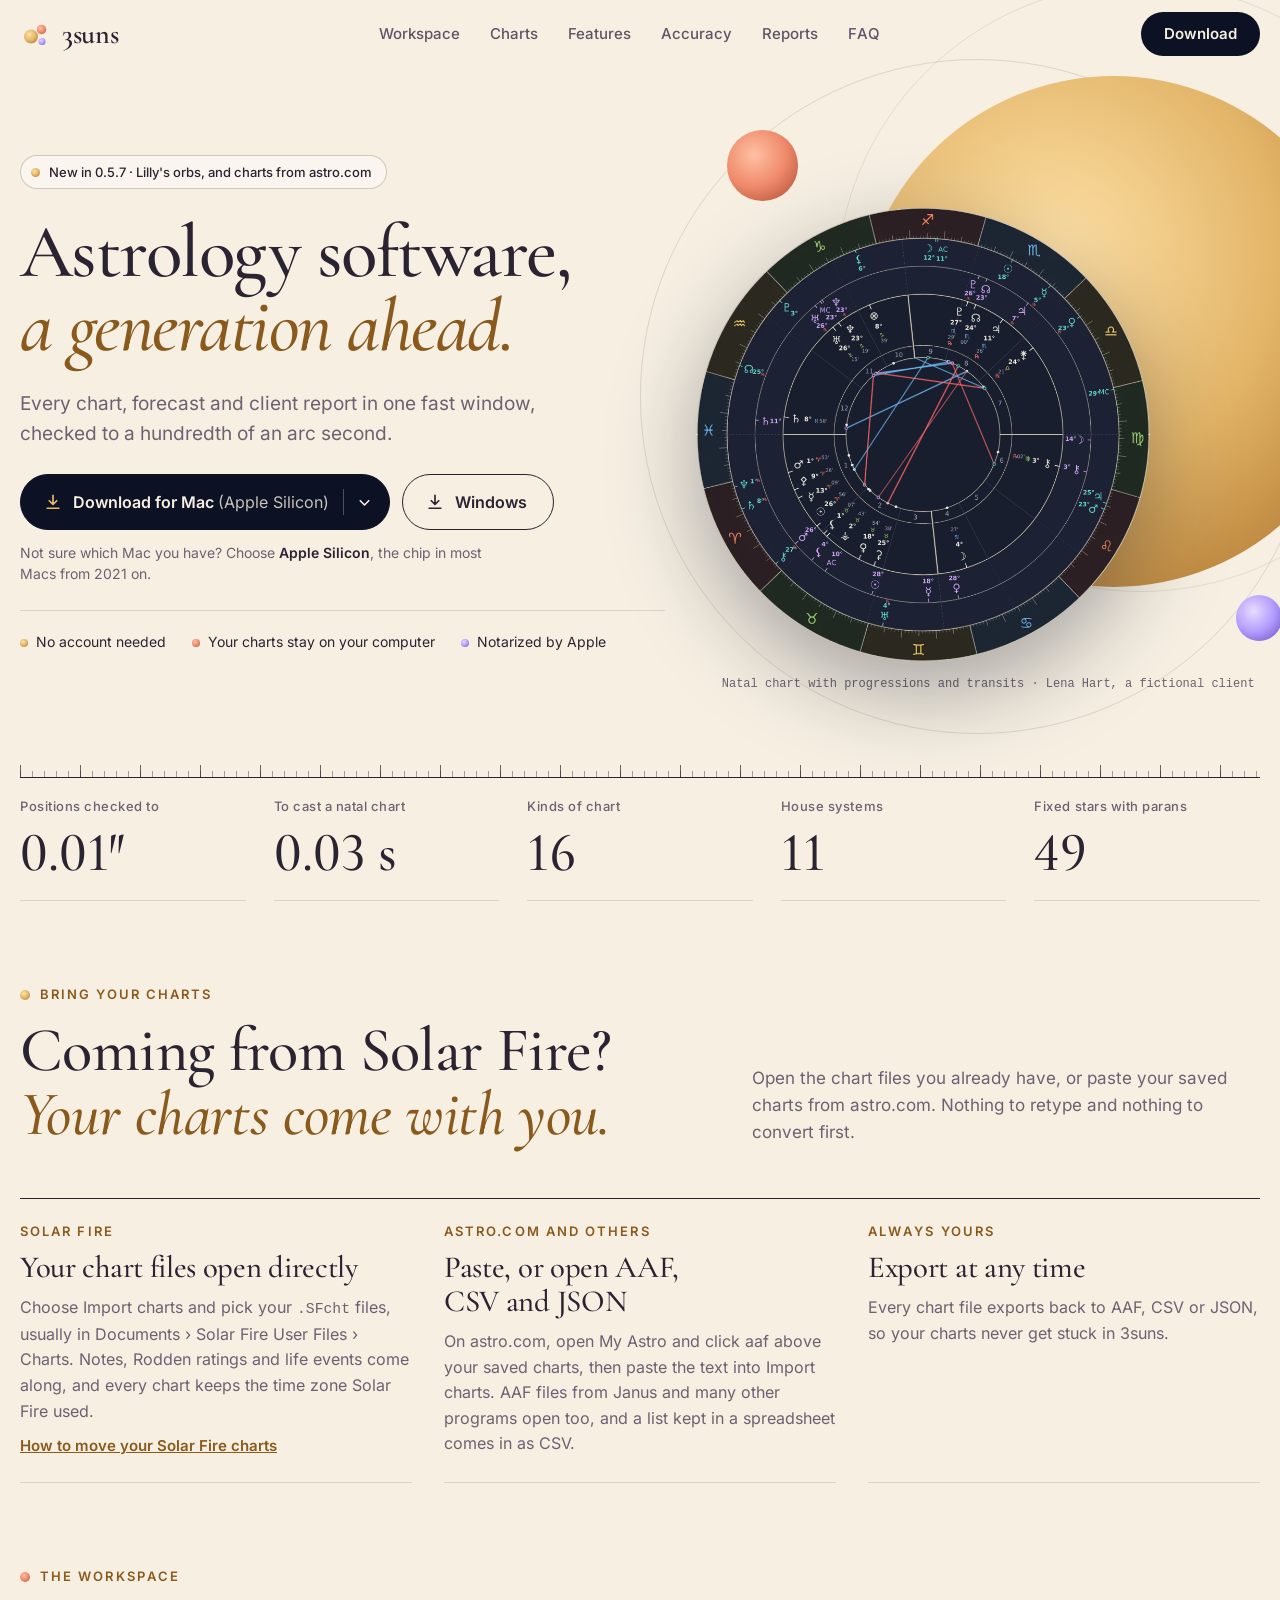
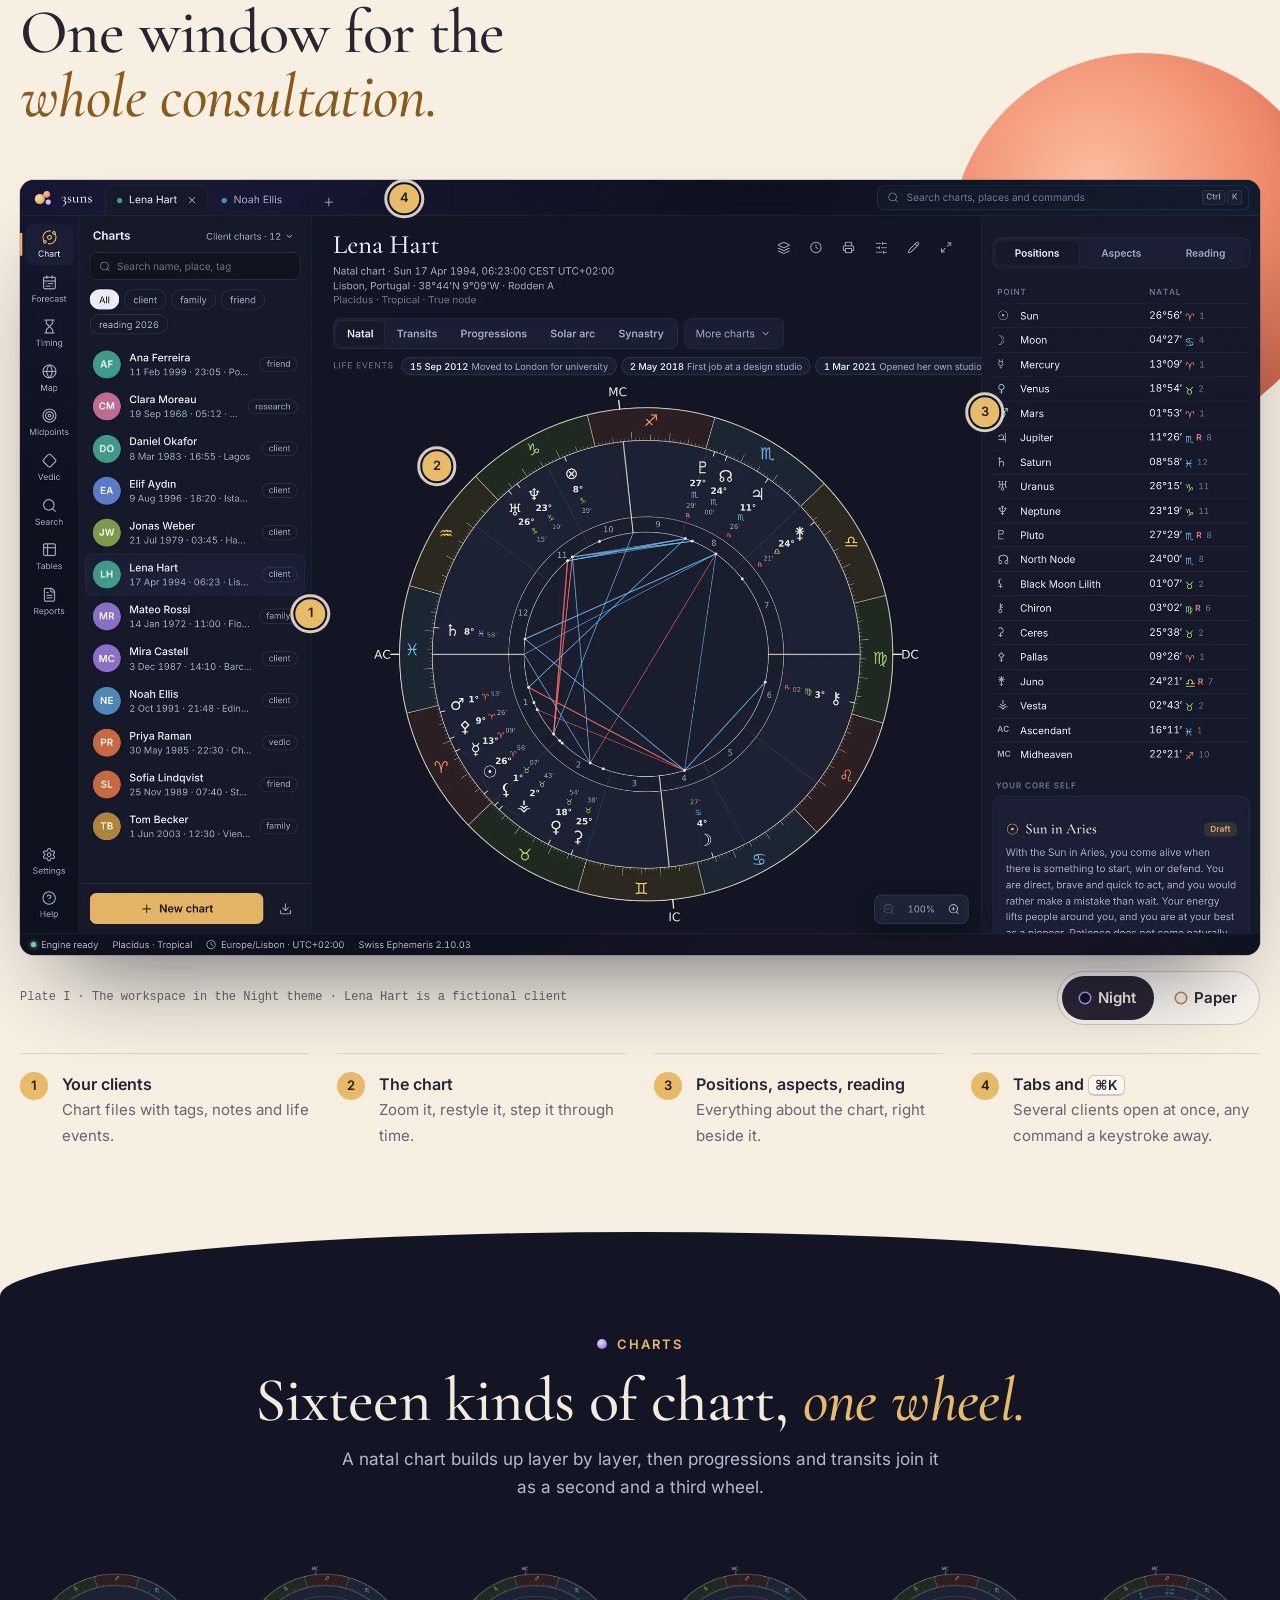
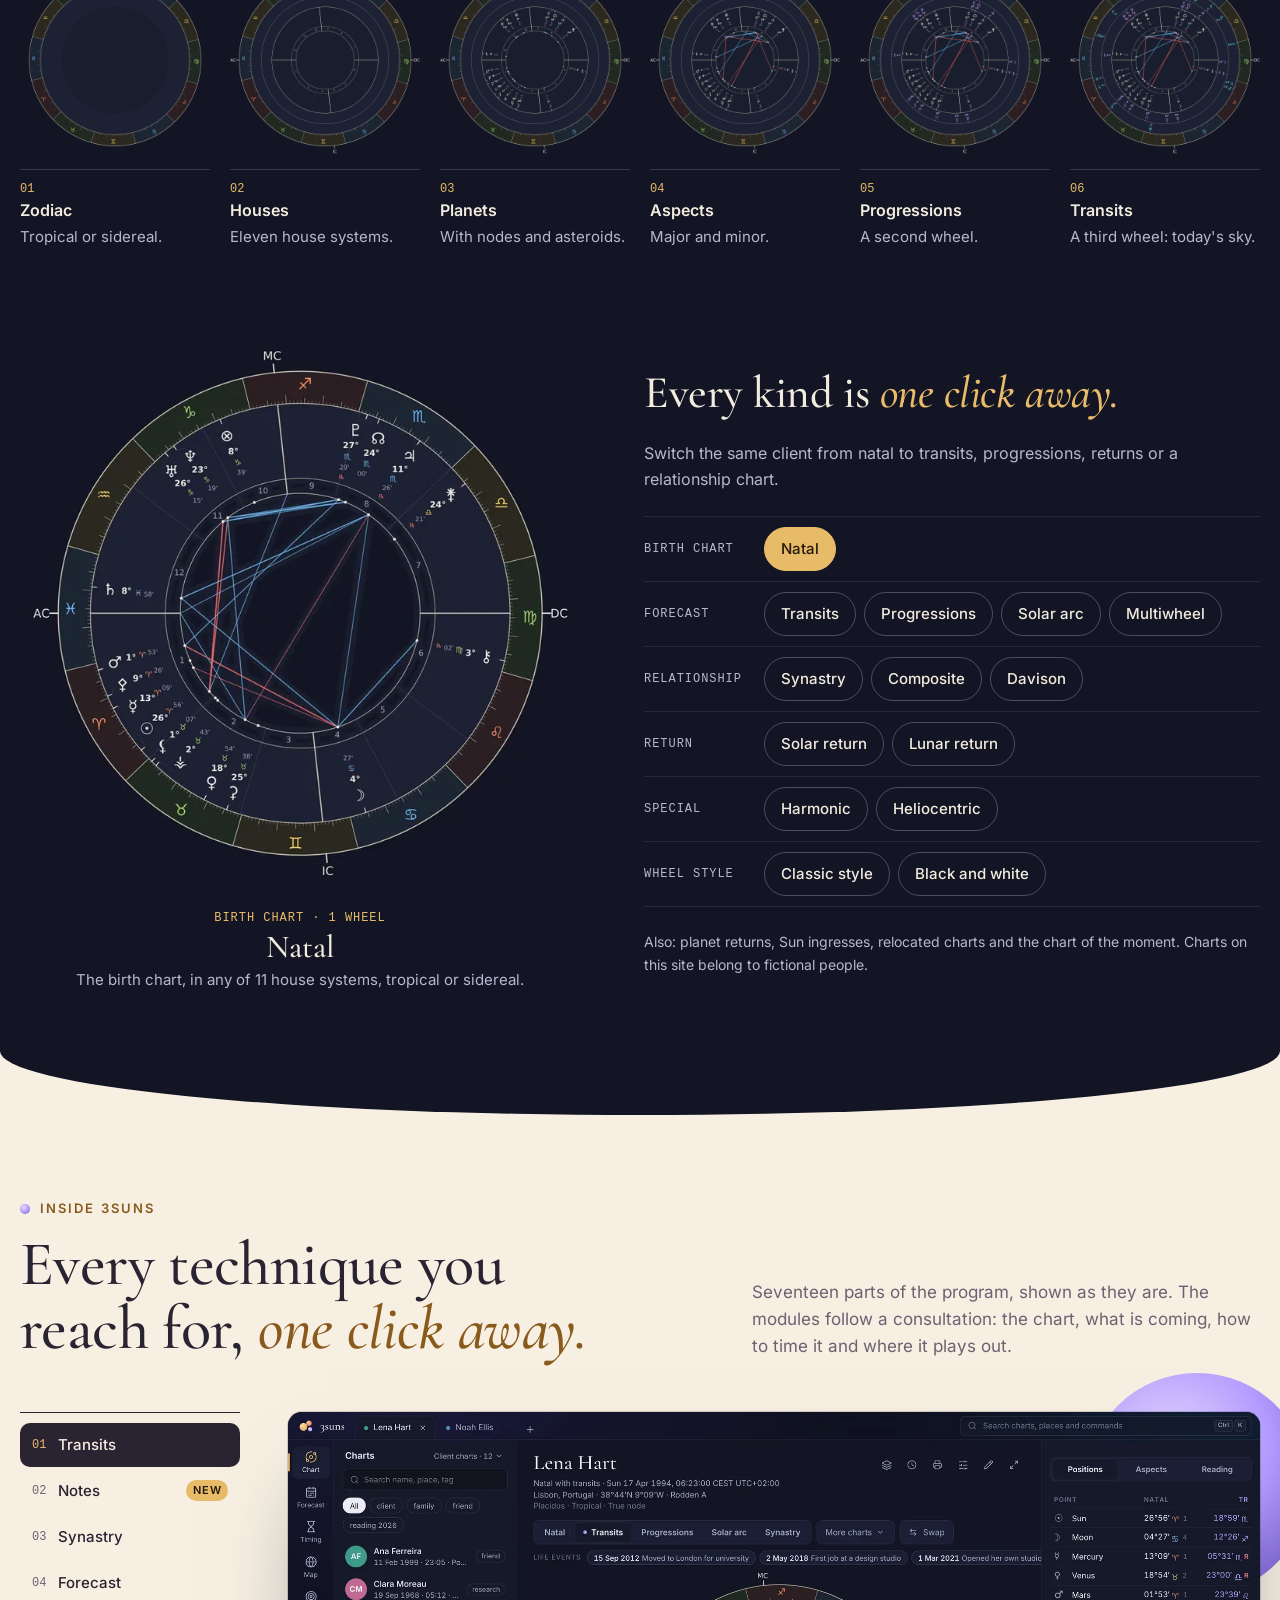
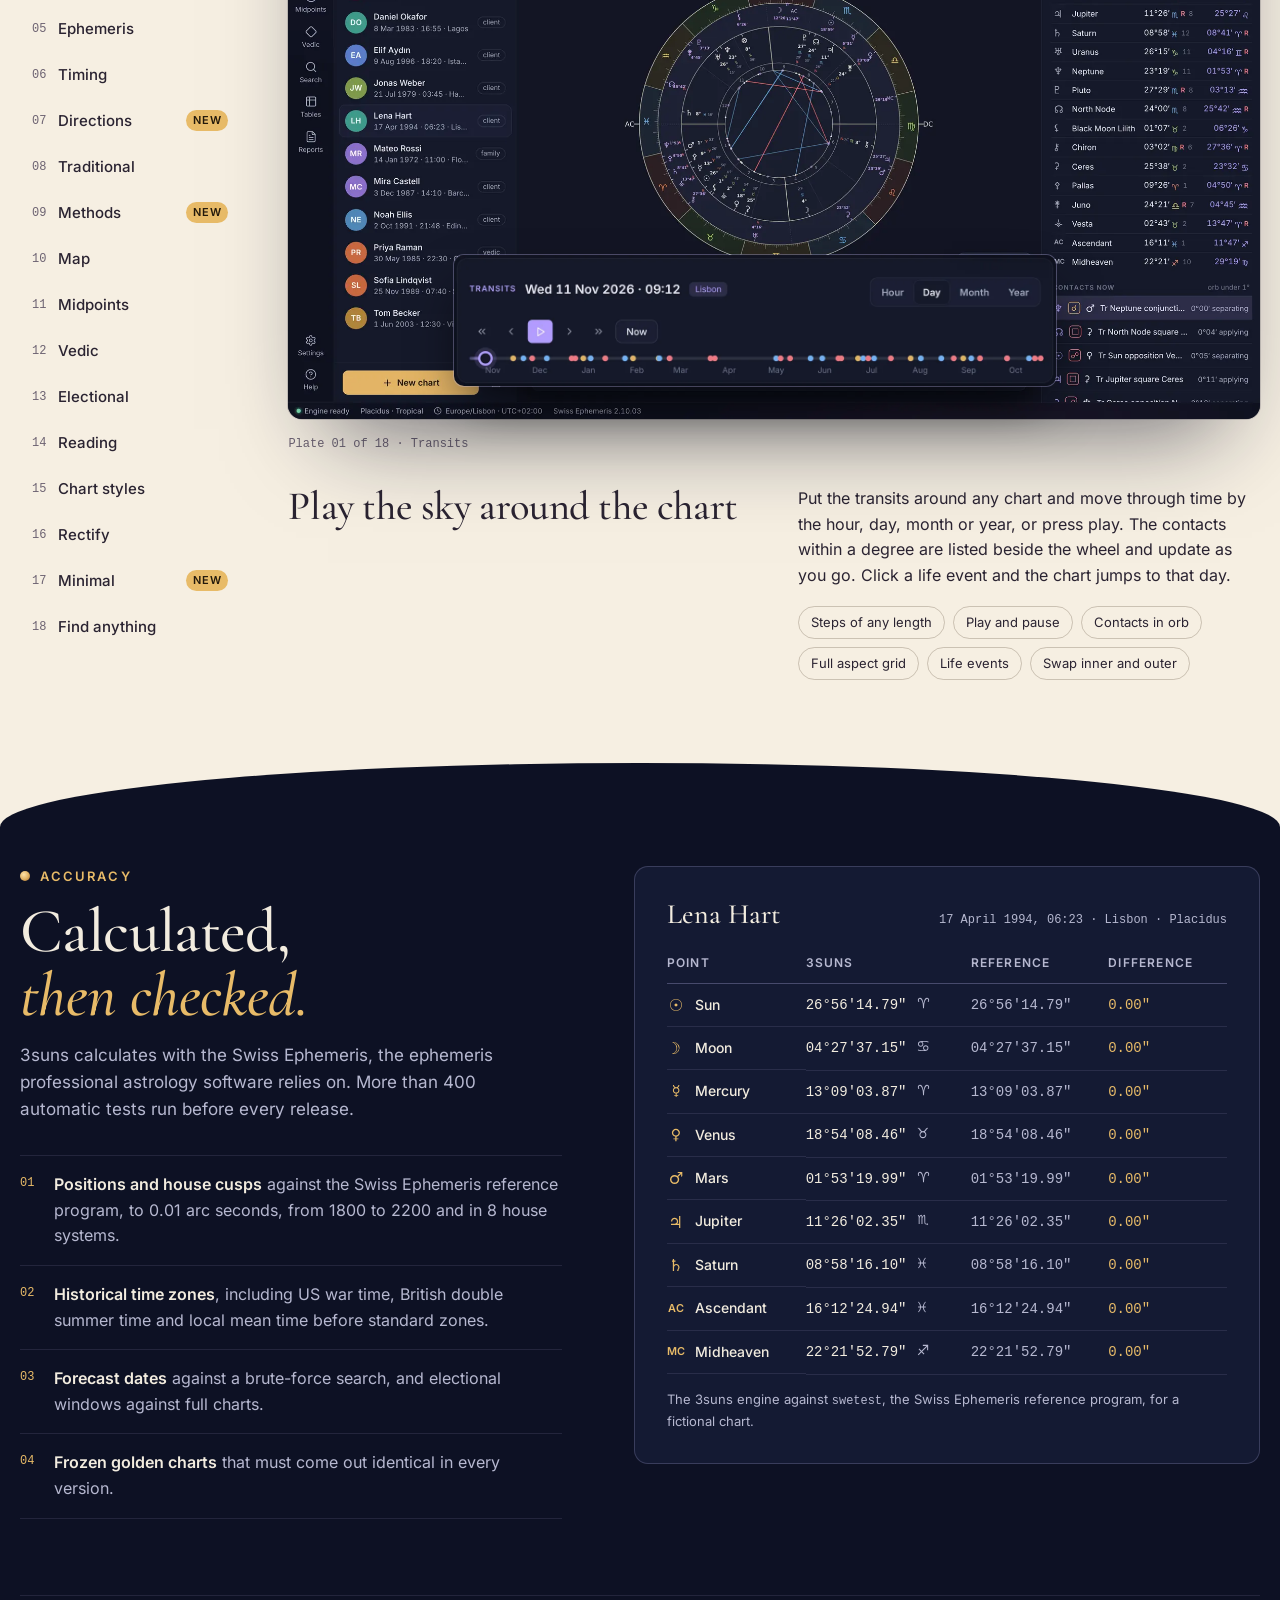
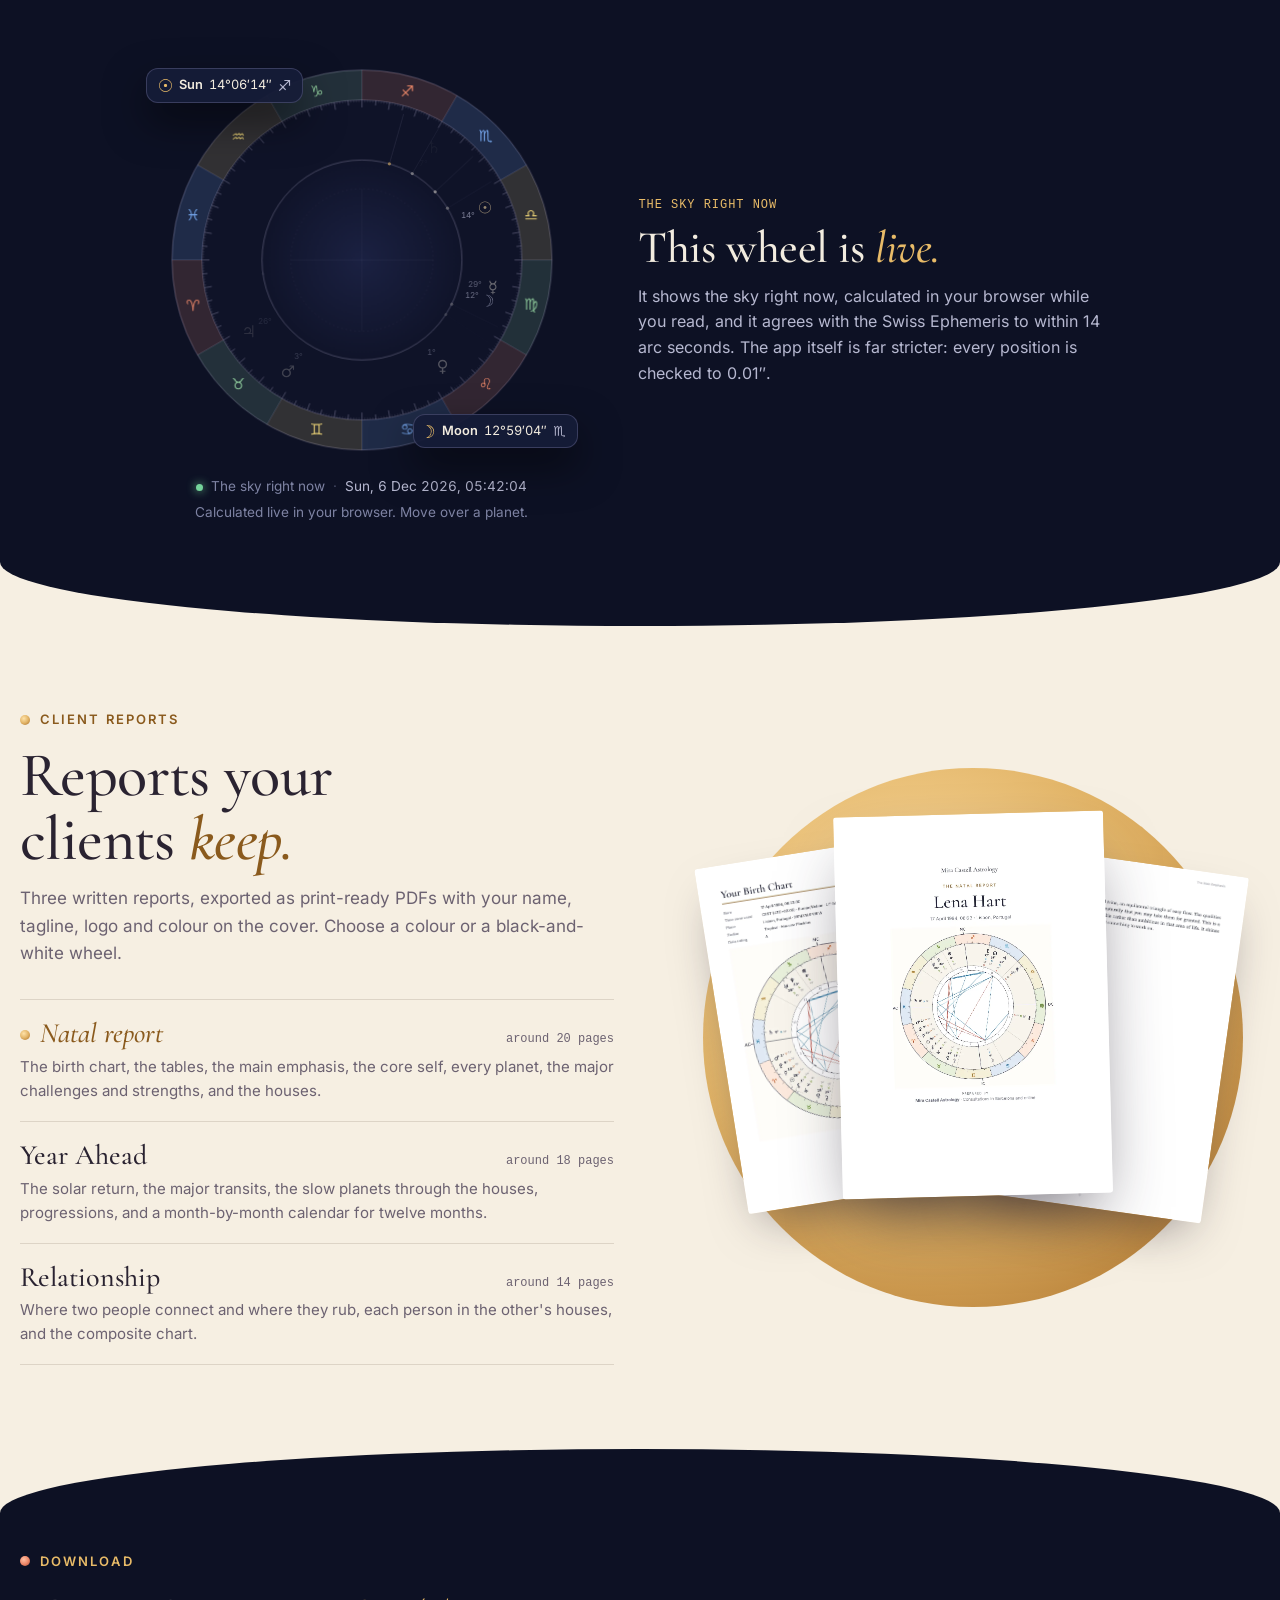
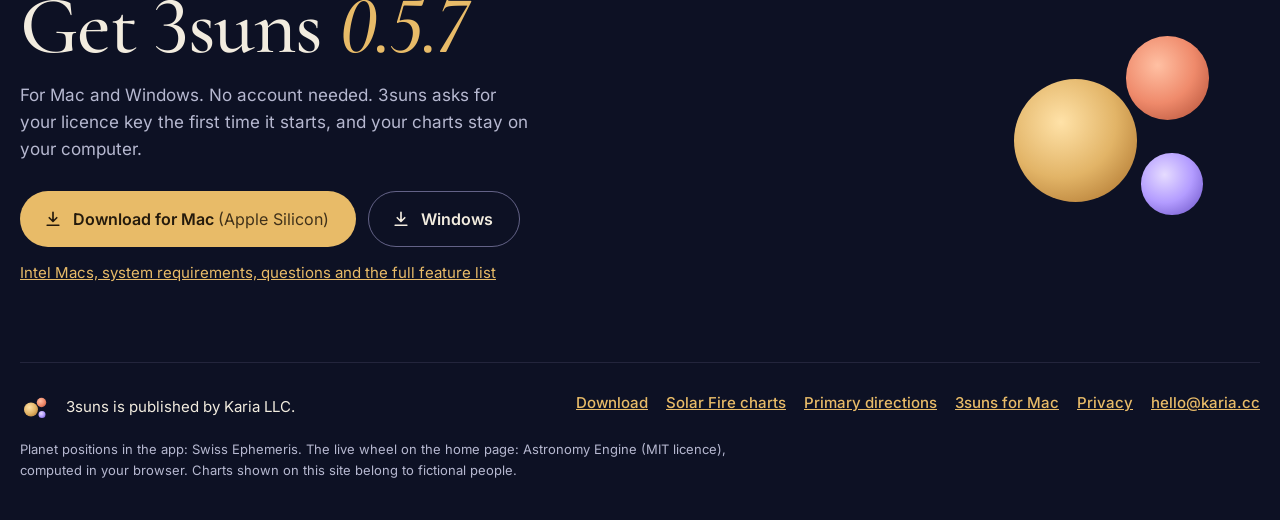
==== commit 147548fa: "Add the /mac guide page Emre chose all three pages. /mac: two native builds (Apple Silicon and Intel" ====
--- a/index.html
+++ b/index.html
@@ -132,11 +132,12 @@
         <p class="bring-k">Solar Fire</p>
         <h3>Your chart files open directly</h3>
         <p>Choose Import charts and pick your <code>.SFcht</code> files, usually in Documents › Solar Fire User Files › Charts. Notes, Rodden ratings and life events come along, and every chart keeps the time zone Solar Fire used.</p>
+        <p class="bring-more"><a href="/solar-fire">How to move your Solar Fire charts</a></p>
       </div>
       <div class="bring-item">
         <p class="bring-k">astro.com and others</p>
         <h3>Paste, or open AAF, CSV and JSON</h3>
-        <p>On astro.com, open My Astro › Stored Astro Data and click aaf above the list (astro.com shows it once more than 10 charts are saved), then paste the text into Import charts. AAF files from Janus and many other programs open too, and a list kept in a spreadsheet comes in as CSV.</p>
+        <p>On astro.com, open My Astro and click aaf above your saved charts, then paste the text into Import charts. AAF files from Janus and many other programs open too, and a list kept in a spreadsheet comes in as CSV.</p>
       </div>
       <div class="bring-item">
         <p class="bring-k">Always yours</p>
@@ -347,6 +348,7 @@
             <div>
               <p>Placidus semi-arc, Placidus under the pole and Regiomontanus in zodiaco; Placidus, Regiomontanus and Campanus in mundo. Naibod, Ptolemy, Cardan, your own rate or the true solar arc, direct and converse. Take the aspects on the ecliptic, with the planet's latitude or by Bianchini's rule, add the Part of Fortune, antiscia and fixed stars, and see the speculum behind every arc.</p>
               <ul class="chips"><li>In zodiaco</li><li>In mundo</li><li>Converse</li><li>Bianchini</li><li>Fixed stars</li><li>Speculum</li><li>CSV export</li></ul>
+              <p class="panel-more"><a href="/primary-directions">Every method, key and option</a></p>
             </div>
           </div>
         </article>
@@ -620,6 +622,9 @@
       </div>
       <ul class="foot-links">
         <li><a href="/download">Download</a></li>
+        <li><a href="/solar-fire">Solar Fire charts</a></li>
+        <li><a href="/primary-directions">Primary directions</a></li>
+        <li><a href="/mac">3suns for Mac</a></li>
         <li><a href="/privacy">Privacy</a></li>
         <li class="needs-contact" hidden><a data-contact href="#"></a></li>
       </ul>
